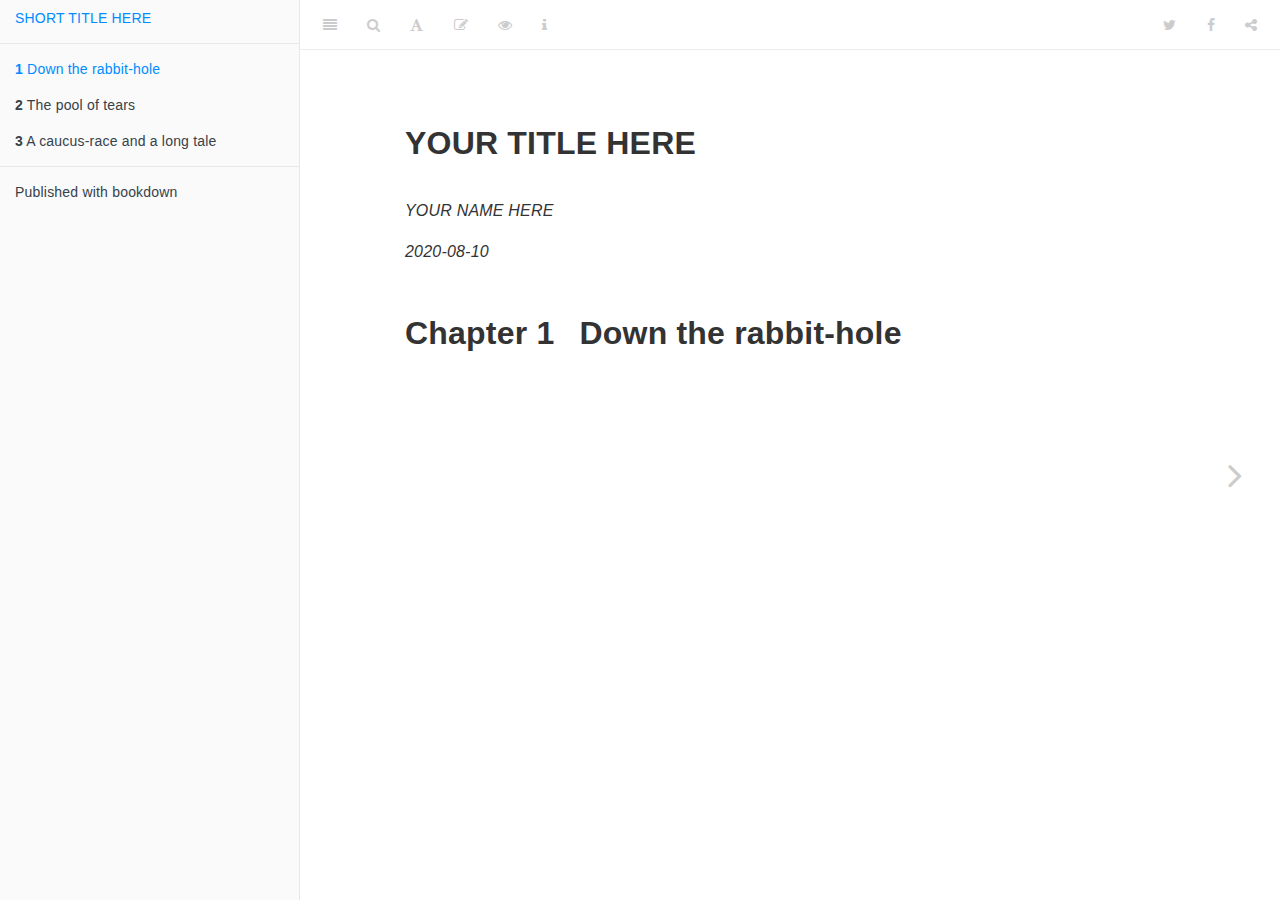
==== docs/index.html @ ca17fc01 "Initial commit" ====
<!DOCTYPE html>
<html lang="" xml:lang="">
<head>

  <meta charset="utf-8" />
  <meta http-equiv="X-UA-Compatible" content="IE=edge" />
  <title>YOUR TITLE HERE</title>
  <meta name="description" content="YOUR TITLE HERE" />
  <meta name="generator" content="bookdown 0.19 and GitBook 2.6.7" />

  <meta property="og:title" content="YOUR TITLE HERE" />
  <meta property="og:type" content="book" />
  
  
  
  

  <meta name="twitter:card" content="summary" />
  <meta name="twitter:title" content="YOUR TITLE HERE" />
  
  
  

<meta name="author" content="YOUR NAME HERE" />


<meta name="date" content="2020-08-10" />

  <meta name="viewport" content="width=device-width, initial-scale=1" />
  <meta name="apple-mobile-web-app-capable" content="yes" />
  <meta name="apple-mobile-web-app-status-bar-style" content="black" />
  
  

<link rel="next" href="the-pool-of-tears.html"/>
<script src="libs/jquery-2.2.3/jquery.min.js"></script>
<link href="libs/gitbook-2.6.7/css/style.css" rel="stylesheet" />
<link href="libs/gitbook-2.6.7/css/plugin-table.css" rel="stylesheet" />
<link href="libs/gitbook-2.6.7/css/plugin-bookdown.css" rel="stylesheet" />
<link href="libs/gitbook-2.6.7/css/plugin-highlight.css" rel="stylesheet" />
<link href="libs/gitbook-2.6.7/css/plugin-search.css" rel="stylesheet" />
<link href="libs/gitbook-2.6.7/css/plugin-fontsettings.css" rel="stylesheet" />
<link href="libs/gitbook-2.6.7/css/plugin-clipboard.css" rel="stylesheet" />












<link rel="stylesheet" href="style.css" type="text/css" />
</head>

<body>



  <div class="book without-animation with-summary font-size-2 font-family-1" data-basepath=".">

    <div class="book-summary">
      <nav role="navigation">

<ul class="summary">
<li><a href="./">SHORT TITLE HERE</a></li>

<li class="divider"></li>
<li class="chapter" data-level="1" data-path="index.html"><a href="index.html"><i class="fa fa-check"></i><b>1</b> Down the rabbit-hole</a></li>
<li class="chapter" data-level="2" data-path="the-pool-of-tears.html"><a href="the-pool-of-tears.html"><i class="fa fa-check"></i><b>2</b> The pool of tears</a></li>
<li class="chapter" data-level="3" data-path="a-caucus-race-and-a-long-tale.html"><a href="a-caucus-race-and-a-long-tale.html"><i class="fa fa-check"></i><b>3</b> A caucus-race and a long tale</a></li>
<li class="divider"></li>
<li><a href="https://github.com/rstudio/bookdown" target="blank">Published with bookdown</a></li>
</ul>

      </nav>
    </div>

    <div class="book-body">
      <div class="body-inner">
        <div class="book-header" role="navigation">
          <h1>
            <i class="fa fa-circle-o-notch fa-spin"></i><a href="./">YOUR TITLE HERE</a>
          </h1>
        </div>

        <div class="page-wrapper" tabindex="-1" role="main">
          <div class="page-inner">

            <section class="normal" id="section-">
<div id="header">
<h1 class="title">YOUR TITLE HERE</h1>
<p class="author"><em>YOUR NAME HERE</em></p>
<p class="date"><em>2020-08-10</em></p>
</div>
<div id="down-the-rabbit-hole" class="section level1">
<h1><span class="header-section-number">Chapter 1</span> Down the rabbit-hole</h1>

</div>
            </section>

          </div>
        </div>
      </div>

<a href="the-pool-of-tears.html" class="navigation navigation-next navigation-unique" aria-label="Next page"><i class="fa fa-angle-right"></i></a>
    </div>
  </div>
<script src="libs/gitbook-2.6.7/js/app.min.js"></script>
<script src="libs/gitbook-2.6.7/js/lunr.js"></script>
<script src="libs/gitbook-2.6.7/js/clipboard.min.js"></script>
<script src="libs/gitbook-2.6.7/js/plugin-search.js"></script>
<script src="libs/gitbook-2.6.7/js/plugin-sharing.js"></script>
<script src="libs/gitbook-2.6.7/js/plugin-fontsettings.js"></script>
<script src="libs/gitbook-2.6.7/js/plugin-bookdown.js"></script>
<script src="libs/gitbook-2.6.7/js/jquery.highlight.js"></script>
<script src="libs/gitbook-2.6.7/js/plugin-clipboard.js"></script>
<script>
gitbook.require(["gitbook"], function(gitbook) {
gitbook.start({
"sharing": {
"github": false,
"facebook": true,
"twitter": true,
"linkedin": false,
"weibo": false,
"instapaper": false,
"vk": false,
"all": ["facebook", "twitter", "linkedin", "weibo", "instapaper"]
},
"fontsettings": {
"theme": "white",
"family": "sans",
"size": 2
},
"edit": {
"link": "https://github.com/YOUR GITHUB USERNAME/YOUR REPO NAME/edit/master/index.Rmd",
"text": "Edit"
},
"history": {
"link": null,
"text": null
},
"view": {
"link": "https://github.com/YOUR GITHUB USERNAME/YOUR REPO NAME/blob/master/index.Rmd",
"text": null
},
"download": null,
"toc": {
"collapse": "subsection"
}
});
});
</script>

</body>

</html>
---- docs/libs/gitbook-2.6.7/css/style.css ----
/*! normalize.css v2.1.0 | MIT License | git.io/normalize */img,legend{border:0}*,.fa{-webkit-font-smoothing:antialiased}.fa-ul>li,sub,sup{position:relative}.book .book-body .page-wrapper .page-inner section.normal hr:after,.book-langs-index .inner .languages:after,.buttons:after,.dropdown-menu .buttons:after{clear:both}body,html{-ms-text-size-adjust:100%;-webkit-text-size-adjust:100%}article,aside,details,figcaption,figure,footer,header,hgroup,main,nav,section,summary{display:block}audio,canvas,video{display:inline-block}.hidden,[hidden]{display:none}audio:not([controls]){display:none;height:0}html{font-family:sans-serif}body,figure{margin:0}a:focus{outline:dotted thin}a:active,a:hover{outline:0}h1{font-size:2em;margin:.67em 0}abbr[title]{border-bottom:1px dotted}b,strong{font-weight:700}dfn{font-style:italic}hr{-moz-box-sizing:content-box;box-sizing:content-box;height:0}mark{background:#ff0;color:#000}code,kbd,pre,samp{font-family:monospace,serif;font-size:1em}pre{white-space:pre-wrap}q{quotes:"\201C" "\201D" "\2018" "\2019"}small{font-size:80%}sub,sup{font-size:75%;line-height:0;vertical-align:baseline}sup{top:-.5em}sub{bottom:-.25em}svg:not(:root){overflow:hidden}fieldset{border:1px solid silver;margin:0 2px;padding:.35em .625em .75em}legend{padding:0}button,input,select,textarea{font-family:inherit;font-size:100%;margin:0}button,input{line-height:normal}button,select{text-transform:none}button,html input[type=button],input[type=reset],input[type=submit]{-webkit-appearance:button;cursor:pointer}button[disabled],html input[disabled]{cursor:default}input[type=checkbox],input[type=radio]{box-sizing:border-box;padding:0}input[type=search]{-webkit-appearance:textfield;-moz-box-sizing:content-box;-webkit-box-sizing:content-box;box-sizing:content-box}input[type=search]::-webkit-search-cancel-button{margin-right:10px;}button::-moz-focus-inner,input::-moz-focus-inner{border:0;padding:0}textarea{overflow:auto;vertical-align:top}table{border-collapse:collapse;border-spacing:0}/*!
 * Preboot v2
 *
 * Open sourced under MIT license by @mdo.
 * Some variables and mixins from Bootstrap (Apache 2 license).
 */.link-inherit,.link-inherit:focus,.link-inherit:hover{color:inherit}.fa,.fa-stack{display:inline-block}/*!
 *  Font Awesome 4.1.0 by @davegandy - http://fontawesome.io - @fontawesome
 *  License - http://fontawesome.io/license (Font: SIL OFL 1.1, CSS: MIT License)
 */@font-face{font-family:FontAwesome;src:url(./fontawesome/fontawesome-webfont.ttf?v=4.1.0) format('truetype');font-weight:400;font-style:normal}.fa{font-family:FontAwesome;font-style:normal;font-weight:400;line-height:1;-moz-osx-font-smoothing:grayscale}.book .book-header,.book .book-summary{font-family:"Helvetica Neue",Helvetica,Arial,sans-serif}.fa-lg{font-size:1.33333333em;line-height:.75em;vertical-align:-15%}.fa-2x{font-size:2em}.fa-3x{font-size:3em}.fa-4x{font-size:4em}.fa-5x{font-size:5em}.fa-fw{width:1.28571429em;text-align:center}.fa-ul{padding-left:0;margin-left:2.14285714em;list-style-type:none}.fa-li{position:absolute;left:-2.14285714em;width:2.14285714em;top:.14285714em;text-align:center}.fa-li.fa-lg{left:-1.85714286em}.fa-border{padding:.2em .25em .15em;border:.08em solid #eee;border-radius:.1em}.pull-right{float:right}.pull-left{float:left}.fa.pull-left{margin-right:.3em}.fa.pull-right{margin-left:.3em}.fa-spin{-webkit-animation:spin 2s infinite linear;-moz-animation:spin 2s infinite linear;-o-animation:spin 2s infinite linear;animation:spin 2s infinite linear}@-moz-keyframes spin{0%{-moz-transform:rotate(0)}100%{-moz-transform:rotate(359deg)}}@-webkit-keyframes spin{0%{-webkit-transform:rotate(0)}100%{-webkit-transform:rotate(359deg)}}@-o-keyframes spin{0%{-o-transform:rotate(0)}100%{-o-transform:rotate(359deg)}}@keyframes spin{0%{-webkit-transform:rotate(0);transform:rotate(0)}100%{-webkit-transform:rotate(359deg);transform:rotate(359deg)}}.fa-rotate-90{filter:progid:DXImageTransform.Microsoft.BasicImage(rotation=1);-webkit-transform:rotate(90deg);-moz-transform:rotate(90deg);-ms-transform:rotate(90deg);-o-transform:rotate(90deg);transform:rotate(90deg)}.fa-rotate-180{filter:progid:DXImageTransform.Microsoft.BasicImage(rotation=2);-webkit-transform:rotate(180deg);-moz-transform:rotate(180deg);-ms-transform:rotate(180deg);-o-transform:rotate(180deg);transform:rotate(180deg)}.fa-rotate-270{filter:progid:DXImageTransform.Microsoft.BasicImage(rotation=3);-webkit-transform:rotate(270deg);-moz-transform:rotate(270deg);-ms-transform:rotate(270deg);-o-transform:rotate(270deg);transform:rotate(270deg)}.fa-flip-horizontal{filter:progid:DXImageTransform.Microsoft.BasicImage(rotation=0, mirror=1);-webkit-transform:scale(-1,1);-moz-transform:scale(-1,1);-ms-transform:scale(-1,1);-o-transform:scale(-1,1);transform:scale(-1,1)}.fa-flip-vertical{filter:progid:DXImageTransform.Microsoft.BasicImage(rotation=2, mirror=1);-webkit-transform:scale(1,-1);-moz-transform:scale(1,-1);-ms-transform:scale(1,-1);-o-transform:scale(1,-1);transform:scale(1,-1)}.fa-stack{position:relative;width:2em;height:2em;line-height:2em;vertical-align:middle}.fa-stack-1x,.fa-stack-2x{position:absolute;left:0;width:100%;text-align:center}.fa-stack-1x{line-height:inherit}.fa-stack-2x{font-size:2em}.fa-inverse{color:#fff}.fa-glass:before{content:"\f000"}.fa-music:before{content:"\f001"}.fa-search:before{content:"\f002"}.fa-envelope-o:before{content:"\f003"}.fa-heart:before{content:"\f004"}.fa-star:before{content:"\f005"}.fa-star-o:before{content:"\f006"}.fa-user:before{content:"\f007"}.fa-film:before{content:"\f008"}.fa-th-large:before{content:"\f009"}.fa-th:before{content:"\f00a"}.fa-th-list:before{content:"\f00b"}.fa-check:before{content:"\f00c"}.fa-times:before{content:"\f00d"}.fa-search-plus:before{content:"\f00e"}.fa-search-minus:before{content:"\f010"}.fa-power-off:before{content:"\f011"}.fa-signal:before{content:"\f012"}.fa-cog:before,.fa-gear:before{content:"\f013"}.fa-trash-o:before{content:"\f014"}.fa-home:before{content:"\f015"}.fa-file-o:before{content:"\f016"}.fa-clock-o:before{content:"\f017"}.fa-road:before{content:"\f018"}.fa-download:before{content:"\f019"}.fa-arrow-circle-o-down:before{content:"\f01a"}.fa-arrow-circle-o-up:before{content:"\f01b"}.fa-inbox:before{content:"\f01c"}.fa-play-circle-o:before{content:"\f01d"}.fa-repeat:before,.fa-rotate-right:before{content:"\f01e"}.fa-refresh:before{content:"\f021"}.fa-list-alt:before{content:"\f022"}.fa-lock:before{content:"\f023"}.fa-flag:before{content:"\f024"}.fa-headphones:before{content:"\f025"}.fa-volume-off:before{content:"\f026"}.fa-volume-down:before{content:"\f027"}.fa-volume-up:before{content:"\f028"}.fa-qrcode:before{content:"\f029"}.fa-barcode:before{content:"\f02a"}.fa-tag:before{content:"\f02b"}.fa-tags:before{content:"\f02c"}.fa-book:before{content:"\f02d"}.fa-bookmark:before{content:"\f02e"}.fa-print:before{content:"\f02f"}.fa-camera:before{content:"\f030"}.fa-font:before{content:"\f031"}.fa-bold:before{content:"\f032"}.fa-italic:before{content:"\f033"}.fa-text-height:before{content:"\f034"}.fa-text-width:before{content:"\f035"}.fa-align-left:before{content:"\f036"}.fa-align-center:before{content:"\f037"}.fa-align-right:before{content:"\f038"}.fa-align-justify:before{content:"\f039"}.fa-list:before{content:"\f03a"}.fa-dedent:before,.fa-outdent:before{content:"\f03b"}.fa-indent:before{content:"\f03c"}.fa-video-camera:before{content:"\f03d"}.fa-image:before,.fa-photo:before,.fa-picture-o:before{content:"\f03e"}.fa-pencil:before{content:"\f040"}.fa-map-marker:before{content:"\f041"}.fa-adjust:before{content:"\f042"}.fa-tint:before{content:"\f043"}.fa-edit:before,.fa-pencil-square-o:before{content:"\f044"}.fa-share-square-o:before{content:"\f045"}.fa-check-square-o:before{content:"\f046"}.fa-arrows:before{content:"\f047"}.fa-step-backward:before{content:"\f048"}.fa-fast-backward:before{content:"\f049"}.fa-backward:before{content:"\f04a"}.fa-play:before{content:"\f04b"}.fa-pause:before{content:"\f04c"}.fa-stop:before{content:"\f04d"}.fa-forward:before{content:"\f04e"}.fa-fast-forward:before{content:"\f050"}.fa-step-forward:before{content:"\f051"}.fa-eject:before{content:"\f052"}.fa-chevron-left:before{content:"\f053"}.fa-chevron-right:before{content:"\f054"}.fa-plus-circle:before{content:"\f055"}.fa-minus-circle:before{content:"\f056"}.fa-times-circle:before{content:"\f057"}.fa-check-circle:before{content:"\f058"}.fa-question-circle:before{content:"\f059"}.fa-info-circle:before{content:"\f05a"}.fa-crosshairs:before{content:"\f05b"}.fa-times-circle-o:before{content:"\f05c"}.fa-check-circle-o:before{content:"\f05d"}.fa-ban:before{content:"\f05e"}.fa-arrow-left:before{content:"\f060"}.fa-arrow-right:before{content:"\f061"}.fa-arrow-up:before{content:"\f062"}.fa-arrow-down:before{content:"\f063"}.fa-mail-forward:before,.fa-share:before{content:"\f064"}.fa-expand:before{content:"\f065"}.fa-compress:before{content:"\f066"}.fa-plus:before{content:"\f067"}.fa-minus:before{content:"\f068"}.fa-asterisk:before{content:"\f069"}.fa-exclamation-circle:before{content:"\f06a"}.fa-gift:before{content:"\f06b"}.fa-leaf:before{content:"\f06c"}.fa-fire:before{content:"\f06d"}.fa-eye:before{content:"\f06e"}.fa-eye-slash:before{content:"\f070"}.fa-exclamation-triangle:before,.fa-warning:before{content:"\f071"}.fa-plane:before{content:"\f072"}.fa-calendar:before{content:"\f073"}.fa-random:before{content:"\f074"}.fa-comment:before{content:"\f075"}.fa-magnet:before{content:"\f076"}.fa-chevron-up:before{content:"\f077"}.fa-chevron-down:before{content:"\f078"}.fa-retweet:before{content:"\f079"}.fa-shopping-cart:before{content:"\f07a"}.fa-folder:before{content:"\f07b"}.fa-folder-open:before{content:"\f07c"}.fa-arrows-v:before{content:"\f07d"}.fa-arrows-h:before{content:"\f07e"}.fa-bar-chart-o:before{content:"\f080"}.fa-twitter-square:before{content:"\f081"}.fa-facebook-square:before{content:"\f082"}.fa-camera-retro:before{content:"\f083"}.fa-key:before{content:"\f084"}.fa-cogs:before,.fa-gears:before{content:"\f085"}.fa-comments:before{content:"\f086"}.fa-thumbs-o-up:before{content:"\f087"}.fa-thumbs-o-down:before{content:"\f088"}.fa-star-half:before{content:"\f089"}.fa-heart-o:before{content:"\f08a"}.fa-sign-out:before{content:"\f08b"}.fa-linkedin-square:before{content:"\f08c"}.fa-thumb-tack:before{content:"\f08d"}.fa-external-link:before{content:"\f08e"}.fa-sign-in:before{content:"\f090"}.fa-trophy:before{content:"\f091"}.fa-github-square:before{content:"\f092"}.fa-upload:before{content:"\f093"}.fa-lemon-o:before{content:"\f094"}.fa-phone:before{content:"\f095"}.fa-square-o:before{content:"\f096"}.fa-bookmark-o:before{content:"\f097"}.fa-phone-square:before{content:"\f098"}.fa-twitter:before{content:"\f099"}.fa-facebook:before{content:"\f09a"}.fa-github:before{content:"\f09b"}.fa-unlock:before{content:"\f09c"}.fa-credit-card:before{content:"\f09d"}.fa-rss:before{content:"\f09e"}.fa-hdd-o:before{content:"\f0a0"}.fa-bullhorn:before{content:"\f0a1"}.fa-bell:before{content:"\f0f3"}.fa-certificate:before{content:"\f0a3"}.fa-hand-o-right:before{content:"\f0a4"}.fa-hand-o-left:before{content:"\f0a5"}.fa-hand-o-up:before{content:"\f0a6"}.fa-hand-o-down:before{content:"\f0a7"}.fa-arrow-circle-left:before{content:"\f0a8"}.fa-arrow-circle-right:before{content:"\f0a9"}.fa-arrow-circle-up:before{content:"\f0aa"}.fa-arrow-circle-down:before{content:"\f0ab"}.fa-globe:before{content:"\f0ac"}.fa-wrench:before{content:"\f0ad"}.fa-tasks:before{content:"\f0ae"}.fa-filter:before{content:"\f0b0"}.fa-briefcase:before{content:"\f0b1"}.fa-arrows-alt:before{content:"\f0b2"}.fa-group:before,.fa-users:before{content:"\f0c0"}.fa-chain:before,.fa-link:before{content:"\f0c1"}.fa-cloud:before{content:"\f0c2"}.fa-flask:before{content:"\f0c3"}.fa-cut:before,.fa-scissors:before{content:"\f0c4"}.fa-copy:before,.fa-files-o:before{content:"\f0c5"}.fa-paperclip:before{content:"\f0c6"}.fa-floppy-o:before,.fa-save:before{content:"\f0c7"}.fa-square:before{content:"\f0c8"}.fa-bars:before,.fa-navicon:before,.fa-reorder:before{content:"\f0c9"}.fa-list-ul:before{content:"\f0ca"}.fa-list-ol:before{content:"\f0cb"}.fa-strikethrough:before{content:"\f0cc"}.fa-underline:before{content:"\f0cd"}.fa-table:before{content:"\f0ce"}.fa-magic:before{content:"\f0d0"}.fa-truck:before{content:"\f0d1"}.fa-pinterest:before{content:"\f0d2"}.fa-pinterest-square:before{content:"\f0d3"}.fa-google-plus-square:before{content:"\f0d4"}.fa-google-plus:before{content:"\f0d5"}.fa-money:before{content:"\f0d6"}.fa-caret-down:before{content:"\f0d7"}.fa-caret-up:before{content:"\f0d8"}.fa-caret-left:before{content:"\f0d9"}.fa-caret-right:before{content:"\f0da"}.fa-columns:before{content:"\f0db"}.fa-sort:before,.fa-unsorted:before{content:"\f0dc"}.fa-sort-desc:before,.fa-sort-down:before{content:"\f0dd"}.fa-sort-asc:before,.fa-sort-up:before{content:"\f0de"}.fa-envelope:before{content:"\f0e0"}.fa-linkedin:before{content:"\f0e1"}.fa-rotate-left:before,.fa-undo:before{content:"\f0e2"}.fa-gavel:before,.fa-legal:before{content:"\f0e3"}.fa-dashboard:before,.fa-tachometer:before{content:"\f0e4"}.fa-comment-o:before{content:"\f0e5"}.fa-comments-o:before{content:"\f0e6"}.fa-bolt:before,.fa-flash:before{content:"\f0e7"}.fa-sitemap:before{content:"\f0e8"}.fa-umbrella:before{content:"\f0e9"}.fa-clipboard:before,.fa-paste:before{content:"\f0ea"}.fa-lightbulb-o:before{content:"\f0eb"}.fa-exchange:before{content:"\f0ec"}.fa-cloud-download:before{content:"\f0ed"}.fa-cloud-upload:before{content:"\f0ee"}.fa-user-md:before{content:"\f0f0"}.fa-stethoscope:before{content:"\f0f1"}.fa-suitcase:before{content:"\f0f2"}.fa-bell-o:before{content:"\f0a2"}.fa-coffee:before{content:"\f0f4"}.fa-cutlery:before{content:"\f0f5"}.fa-file-text-o:before{content:"\f0f6"}.fa-building-o:before{content:"\f0f7"}.fa-hospital-o:before{content:"\f0f8"}.fa-ambulance:before{content:"\f0f9"}.fa-medkit:before{content:"\f0fa"}.fa-fighter-jet:before{content:"\f0fb"}.fa-beer:before{content:"\f0fc"}.fa-h-square:before{content:"\f0fd"}.fa-plus-square:before{content:"\f0fe"}.fa-angle-double-left:before{content:"\f100"}.fa-angle-double-right:before{content:"\f101"}.fa-angle-double-up:before{content:"\f102"}.fa-angle-double-down:before{content:"\f103"}.fa-angle-left:before{content:"\f104"}.fa-angle-right:before{content:"\f105"}.fa-angle-up:before{content:"\f106"}.fa-angle-down:before{content:"\f107"}.fa-desktop:before{content:"\f108"}.fa-laptop:before{content:"\f109"}.fa-tablet:before{content:"\f10a"}.fa-mobile-phone:before,.fa-mobile:before{content:"\f10b"}.fa-circle-o:before{content:"\f10c"}.fa-quote-left:before{content:"\f10d"}.fa-quote-right:before{content:"\f10e"}.fa-spinner:before{content:"\f110"}.fa-circle:before{content:"\f111"}.fa-mail-reply:before,.fa-reply:before{content:"\f112"}.fa-github-alt:before{content:"\f113"}.fa-folder-o:before{content:"\f114"}.fa-folder-open-o:before{content:"\f115"}.fa-smile-o:before{content:"\f118"}.fa-frown-o:before{content:"\f119"}.fa-meh-o:before{content:"\f11a"}.fa-gamepad:before{content:"\f11b"}.fa-keyboard-o:before{content:"\f11c"}.fa-flag-o:before{content:"\f11d"}.fa-flag-checkered:before{content:"\f11e"}.fa-terminal:before{content:"\f120"}.fa-code:before{content:"\f121"}.fa-mail-reply-all:before,.fa-reply-all:before{content:"\f122"}.fa-star-half-empty:before,.fa-star-half-full:before,.fa-star-half-o:before{content:"\f123"}.fa-location-arrow:before{content:"\f124"}.fa-crop:before{content:"\f125"}.fa-code-fork:before{content:"\f126"}.fa-chain-broken:before,.fa-unlink:before{content:"\f127"}.fa-question:before{content:"\f128"}.fa-info:before{content:"\f129"}.fa-exclamation:before{content:"\f12a"}.fa-superscript:before{content:"\f12b"}.fa-subscript:before{content:"\f12c"}.fa-eraser:before{content:"\f12d"}.fa-puzzle-piece:before{content:"\f12e"}.fa-microphone:before{content:"\f130"}.fa-microphone-slash:before{content:"\f131"}.fa-shield:before{content:"\f132"}.fa-calendar-o:before{content:"\f133"}.fa-fire-extinguisher:before{content:"\f134"}.fa-rocket:before{content:"\f135"}.fa-maxcdn:before{content:"\f136"}.fa-chevron-circle-left:before{content:"\f137"}.fa-chevron-circle-right:before{content:"\f138"}.fa-chevron-circle-up:before{content:"\f139"}.fa-chevron-circle-down:before{content:"\f13a"}.fa-html5:before{content:"\f13b"}.fa-css3:before{content:"\f13c"}.fa-anchor:before{content:"\f13d"}.fa-unlock-alt:before{content:"\f13e"}.fa-bullseye:before{content:"\f140"}.fa-ellipsis-h:before{content:"\f141"}.fa-ellipsis-v:before{content:"\f142"}.fa-rss-square:before{content:"\f143"}.fa-play-circle:before{content:"\f144"}.fa-ticket:before{content:"\f145"}.fa-minus-square:before{content:"\f146"}.fa-minus-square-o:before{content:"\f147"}.fa-level-up:before{content:"\f148"}.fa-level-down:before{content:"\f149"}.fa-check-square:before{content:"\f14a"}.fa-pencil-square:before{content:"\f14b"}.fa-external-link-square:before{content:"\f14c"}.fa-share-square:before{content:"\f14d"}.fa-compass:before{content:"\f14e"}.fa-caret-square-o-down:before,.fa-toggle-down:before{content:"\f150"}.fa-caret-square-o-up:before,.fa-toggle-up:before{content:"\f151"}.fa-caret-square-o-right:before,.fa-toggle-right:before{content:"\f152"}.fa-eur:before,.fa-euro:before{content:"\f153"}.fa-gbp:before{content:"\f154"}.fa-dollar:before,.fa-usd:before{content:"\f155"}.fa-inr:before,.fa-rupee:before{content:"\f156"}.fa-cny:before,.fa-jpy:before,.fa-rmb:before,.fa-yen:before{content:"\f157"}.fa-rouble:before,.fa-rub:before,.fa-ruble:before{content:"\f158"}.fa-krw:before,.fa-won:before{content:"\f159"}.fa-bitcoin:before,.fa-btc:before{content:"\f15a"}.fa-file:before{content:"\f15b"}.fa-file-text:before{content:"\f15c"}.fa-sort-alpha-asc:before{content:"\f15d"}.fa-sort-alpha-desc:before{content:"\f15e"}.fa-sort-amount-asc:before{content:"\f160"}.fa-sort-amount-desc:before{content:"\f161"}.fa-sort-numeric-asc:before{content:"\f162"}.fa-sort-numeric-desc:before{content:"\f163"}.fa-thumbs-up:before{content:"\f164"}.fa-thumbs-down:before{content:"\f165"}.fa-youtube-square:before{content:"\f166"}.fa-youtube:before{content:"\f167"}.fa-xing:before{content:"\f168"}.fa-xing-square:before{content:"\f169"}.fa-youtube-play:before{content:"\f16a"}.fa-dropbox:before{content:"\f16b"}.fa-stack-overflow:before{content:"\f16c"}.fa-instagram:before{content:"\f16d"}.fa-flickr:before{content:"\f16e"}.fa-adn:before{content:"\f170"}.fa-bitbucket:before{content:"\f171"}.fa-bitbucket-square:before{content:"\f172"}.fa-tumblr:before{content:"\f173"}.fa-tumblr-square:before{content:"\f174"}.fa-long-arrow-down:before{content:"\f175"}.fa-long-arrow-up:before{content:"\f176"}.fa-long-arrow-left:before{content:"\f177"}.fa-long-arrow-right:before{content:"\f178"}.fa-apple:before{content:"\f179"}.fa-windows:before{content:"\f17a"}.fa-android:before{content:"\f17b"}.fa-linux:before{content:"\f17c"}.fa-dribbble:before{content:"\f17d"}.fa-skype:before{content:"\f17e"}.fa-foursquare:before{content:"\f180"}.fa-trello:before{content:"\f181"}.fa-female:before{content:"\f182"}.fa-male:before{content:"\f183"}.fa-gittip:before{content:"\f184"}.fa-sun-o:before{content:"\f185"}.fa-moon-o:before{content:"\f186"}.fa-archive:before{content:"\f187"}.fa-bug:before{content:"\f188"}.fa-vk:before{content:"\f189"}.fa-weibo:before{content:"\f18a"}.fa-renren:before{content:"\f18b"}.fa-pagelines:before{content:"\f18c"}.fa-stack-exchange:before{content:"\f18d"}.fa-arrow-circle-o-right:before{content:"\f18e"}.fa-arrow-circle-o-left:before{content:"\f190"}.fa-caret-square-o-left:before,.fa-toggle-left:before{content:"\f191"}.fa-dot-circle-o:before{content:"\f192"}.fa-wheelchair:before{content:"\f193"}.fa-vimeo-square:before{content:"\f194"}.fa-try:before,.fa-turkish-lira:before{content:"\f195"}.fa-plus-square-o:before{content:"\f196"}.fa-space-shuttle:before{content:"\f197"}.fa-slack:before{content:"\f198"}.fa-envelope-square:before{content:"\f199"}.fa-wordpress:before{content:"\f19a"}.fa-openid:before{content:"\f19b"}.fa-bank:before,.fa-institution:before,.fa-university:before{content:"\f19c"}.fa-graduation-cap:before,.fa-mortar-board:before{content:"\f19d"}.fa-yahoo:before{content:"\f19e"}.fa-google:before{content:"\f1a0"}.fa-reddit:before{content:"\f1a1"}.fa-reddit-square:before{content:"\f1a2"}.fa-stumbleupon-circle:before{content:"\f1a3"}.fa-stumbleupon:before{content:"\f1a4"}.fa-delicious:before{content:"\f1a5"}.fa-digg:before{content:"\f1a6"}.fa-pied-piper-square:before,.fa-pied-piper:before{content:"\f1a7"}.fa-pied-piper-alt:before{content:"\f1a8"}.fa-drupal:before{content:"\f1a9"}.fa-joomla:before{content:"\f1aa"}.fa-language:before{content:"\f1ab"}.fa-fax:before{content:"\f1ac"}.fa-building:before{content:"\f1ad"}.fa-child:before{content:"\f1ae"}.fa-paw:before{content:"\f1b0"}.fa-spoon:before{content:"\f1b1"}.fa-cube:before{content:"\f1b2"}.fa-cubes:before{content:"\f1b3"}.fa-behance:before{content:"\f1b4"}.fa-behance-square:before{content:"\f1b5"}.fa-steam:before{content:"\f1b6"}.fa-steam-square:before{content:"\f1b7"}.fa-recycle:before{content:"\f1b8"}.fa-automobile:before,.fa-car:before{content:"\f1b9"}.fa-cab:before,.fa-taxi:before{content:"\f1ba"}.fa-tree:before{content:"\f1bb"}.fa-spotify:before{content:"\f1bc"}.fa-deviantart:before{content:"\f1bd"}.fa-soundcloud:before{content:"\f1be"}.fa-database:before{content:"\f1c0"}.fa-file-pdf-o:before{content:"\f1c1"}.fa-file-word-o:before{content:"\f1c2"}.fa-file-excel-o:before{content:"\f1c3"}.fa-file-powerpoint-o:before{content:"\f1c4"}.fa-file-image-o:before,.fa-file-photo-o:before,.fa-file-picture-o:before{content:"\f1c5"}.fa-file-archive-o:before,.fa-file-zip-o:before{content:"\f1c6"}.fa-file-audio-o:before,.fa-file-sound-o:before{content:"\f1c7"}.fa-file-movie-o:before,.fa-file-video-o:before{content:"\f1c8"}.fa-file-code-o:before{content:"\f1c9"}.fa-vine:before{content:"\f1ca"}.fa-codepen:before{content:"\f1cb"}.fa-jsfiddle:before{content:"\f1cc"}.fa-life-bouy:before,.fa-life-ring:before,.fa-life-saver:before,.fa-support:before{content:"\f1cd"}.fa-circle-o-notch:before{content:"\f1ce"}.fa-ra:before,.fa-rebel:before{content:"\f1d0"}.fa-empire:before,.fa-ge:before{content:"\f1d1"}.fa-git-square:before{content:"\f1d2"}.fa-git:before{content:"\f1d3"}.fa-hacker-news:before{content:"\f1d4"}.fa-tencent-weibo:before{content:"\f1d5"}.fa-qq:before{content:"\f1d6"}.fa-wechat:before,.fa-weixin:before{content:"\f1d7"}.fa-paper-plane:before,.fa-send:before{content:"\f1d8"}.fa-paper-plane-o:before,.fa-send-o:before{content:"\f1d9"}.fa-history:before{content:"\f1da"}.fa-circle-thin:before{content:"\f1db"}.fa-header:before{content:"\f1dc"}.fa-paragraph:before{content:"\f1dd"}.fa-sliders:before{content:"\f1de"}.fa-share-alt:before{content:"\f1e0"}.fa-share-alt-square:before{content:"\f1e1"}.fa-bomb:before{content:"\f1e2"}.book-langs-index{width:100%;height:100%;padding:40px 0;margin:0;overflow:auto}@media (max-width:600px){.book-langs-index{padding:0}}.book-langs-index .inner{max-width:600px;width:100%;margin:0 auto;padding:30px;background:#fff;border-radius:3px}.book-langs-index .inner h3{margin:0}.book-langs-index .inner .languages{list-style:none;padding:20px 30px;margin-top:20px;border-top:1px solid #eee}.book-langs-index .inner .languages:after,.book-langs-index .inner .languages:before{content:" ";display:table;line-height:0}.book-langs-index .inner .languages li{width:50%;float:left;padding:10px 5px;font-size:16px}@media (max-width:600px){.book-langs-index .inner .languages li{width:100%;max-width:100%}}.book .book-header{overflow:visible;height:50px;padding:0 8px;z-index:2;font-size:.85em;color:#7e888b;background:0 0}.book .book-header .btn{display:block;height:50px;padding:0 15px;border-bottom:none;color:#ccc;text-transform:uppercase;line-height:50px;-webkit-box-shadow:none!important;box-shadow:none!important;position:relative;font-size:14px}.book .book-header .btn:hover{position:relative;text-decoration:none;color:#444;background:0 0}.book .book-header h1{margin:0;font-size:20px;font-weight:200;text-align:center;line-height:50px;opacity:0;padding-left:200px;padding-right:200px;-webkit-transition:opacity .2s ease;-moz-transition:opacity .2s ease;-o-transition:opacity .2s ease;transition:opacity .2s ease;overflow:hidden;text-overflow:ellipsis;white-space:nowrap}.book .book-header h1 a,.book .book-header h1 a:hover{color:inherit;text-decoration:none}@media (max-width:1000px){.book .book-header h1{display:none}}.book .book-header h1 i{display:none}.book .book-header:hover h1{opacity:1}.book.is-loading .book-header h1 i{display:inline-block}.book.is-loading .book-header h1 a{display:none}.dropdown{position:relative}.dropdown-menu{position:absolute;top:100%;left:0;z-index:100;display:none;float:left;min-width:160px;padding:0;margin:2px 0 0;list-style:none;font-size:14px;background-color:#fafafa;border:1px solid rgba(0,0,0,.07);border-radius:1px;-webkit-box-shadow:0 6px 12px rgba(0,0,0,.175);box-shadow:0 6px 12px rgba(0,0,0,.175);background-clip:padding-box}.dropdown-menu.open{display:block}.dropdown-menu.dropdown-left{left:auto;right:4%}.dropdown-menu.dropdown-left .dropdown-caret{right:14px;left:auto}.dropdown-menu .dropdown-caret{position:absolute;top:-8px;left:14px;width:18px;height:10px;float:left;overflow:hidden}.dropdown-menu .dropdown-caret .caret-inner,.dropdown-menu .dropdown-caret .caret-outer{display:inline-block;top:0;border-left:9px solid transparent;border-right:9px solid transparent;position:absolute}.dropdown-menu .dropdown-caret .caret-outer{border-bottom:9px solid rgba(0,0,0,.1);height:auto;left:0;width:auto;margin-left:-1px}.dropdown-menu .dropdown-caret .caret-inner{margin-top:-1px;top:1px;border-bottom:9px solid #fafafa}.dropdown-menu .buttons{border-bottom:1px solid rgba(0,0,0,.07)}.dropdown-menu .buttons:after,.dropdown-menu .buttons:before{content:" ";display:table;line-height:0}.dropdown-menu .buttons:last-child{border-bottom:none}.dropdown-menu .buttons .button{border:0;background-color:transparent;color:#a6a6a6;width:100%;text-align:center;float:left;line-height:1.42857143;padding:8px 4px}.alert,.dropdown-menu .buttons .button:hover{color:#444}.dropdown-menu .buttons .button:focus,.dropdown-menu .buttons .button:hover{outline:0}.dropdown-menu .buttons .button.size-2{width:50%}.dropdown-menu .buttons .button.size-3{width:33%}.alert{padding:15px;margin-bottom:20px;background:#eee;border-bottom:5px solid #ddd}.alert-success{background:#dff0d8;border-color:#d6e9c6;color:#3c763d}.alert-info{background:#d9edf7;border-color:#bce8f1;color:#31708f}.alert-danger{background:#f2dede;border-color:#ebccd1;color:#a94442}.alert-warning{background:#fcf8e3;border-color:#faebcc;color:#8a6d3b}.book .book-summary{position:absolute;top:0;left:-300px;bottom:0;z-index:1;width:300px;color:#364149;background:#fafafa;border-right:1px solid rgba(0,0,0,.07);-webkit-transition:left 250ms ease;-moz-transition:left 250ms ease;-o-transition:left 250ms ease;transition:left 250ms ease}.book .book-summary ul.summary{position:absolute;top:0;left:0;right:0;bottom:0;overflow-y:auto;list-style:none;margin:0;padding:0;-webkit-transition:top .5s ease;-moz-transition:top .5s ease;-o-transition:top .5s ease;transition:top .5s ease}.book .book-summary ul.summary li{list-style:none}.book .book-summary ul.summary li.divider{height:1px;margin:7px 0;overflow:hidden;background:rgba(0,0,0,.07)}.book .book-summary ul.summary li i.fa-check{display:none;position:absolute;right:9px;top:16px;font-size:9px;color:#3c3}.book .book-summary ul.summary li.done>a{color:#364149;font-weight:400}.book .book-summary ul.summary li.done>a i{display:inline}.book .book-summary ul.summary li a,.book .book-summary ul.summary li span{display:block;padding:10px 15px;border-bottom:none;color:#364149;background:0 0;text-overflow:ellipsis;overflow:hidden;white-space:nowrap;position:relative}.book .book-summary ul.summary li span{cursor:not-allowed;opacity:.3;filter:alpha(opacity=30)}.book .book-summary ul.summary li a:hover,.book .book-summary ul.summary li.active>a{color:#008cff;background:0 0;text-decoration:none}.book .book-summary ul.summary li ul{padding-left:20px}@media (max-width:600px){.book .book-summary{width:calc(100% - 60px);bottom:0;left:-100%}}.book.with-summary .book-summary{left:0}.book.without-animation .book-summary{-webkit-transition:none!important;-moz-transition:none!important;-o-transition:none!important;transition:none!important}.book{position:relative;width:100%;height:100%}.book .book-body,.book .book-body .body-inner{position:absolute;top:0;left:0;overflow-y:auto;bottom:0;right:0}.book .book-body{color:#000;background:#fff;-webkit-transition:left 250ms ease;-moz-transition:left 250ms ease;-o-transition:left 250ms ease;transition:left 250ms ease}.book .book-body .page-wrapper{position:relative;outline:0}.book .book-body .page-wrapper .page-inner{max-width:800px;margin:0 auto;padding:20px 0 40px}.book .book-body .page-wrapper .page-inner section{margin:0;padding:5px 15px;background:#fff;border-radius:2px;line-height:1.7;font-size:1.6rem}.book .book-body .page-wrapper .page-inner .btn-group .btn{border-radius:0;background:#eee;border:0}@media (max-width:1240px){.book .book-body{-webkit-transition:-webkit-transform 250ms ease;-moz-transition:-moz-transform 250ms ease;-o-transition:-o-transform 250ms ease;transition:transform 250ms ease;padding-bottom:20px}.book .book-body .body-inner{position:static;min-height:calc(100% - 50px)}}@media (min-width:600px){.book.with-summary .book-body{left:300px}}@media (max-width:600px){.book.with-summary{overflow:hidden}.book.with-summary .book-body{-webkit-transform:translate(calc(100% - 60px),0);-moz-transform:translate(calc(100% - 60px),0);-ms-transform:translate(calc(100% - 60px),0);-o-transform:translate(calc(100% - 60px),0);transform:translate(calc(100% - 60px),0)}}.book.without-animation .book-body{-webkit-transition:none!important;-moz-transition:none!important;-o-transition:none!important;transition:none!important}.buttons:after,.buttons:before{content:" ";display:table;line-height:0}.button{border:0;background:#eee;color:#666;width:100%;text-align:center;float:left;line-height:1.42857143;padding:8px 4px}.button:hover{color:#444}.button:focus,.button:hover{outline:0}.button.size-2{width:50%}.button.size-3{width:33%}.book .book-body .page-wrapper .page-inner section{display:none}.book .book-body .page-wrapper .page-inner section.normal{display:block;word-wrap:break-word;overflow:hidden;color:#333;line-height:1.7;text-size-adjust:100%;-ms-text-size-adjust:100%;-webkit-text-size-adjust:100%;-moz-text-size-adjust:100%}.book .book-body .page-wrapper .page-inner section.normal *{box-sizing:border-box;-webkit-box-sizing:border-box;}.book .book-body .page-wrapper .page-inner section.normal>:first-child{margin-top:0!important}.book .book-body .page-wrapper .page-inner section.normal>:last-child{margin-bottom:0!important}.book .book-body .page-wrapper .page-inner section.normal blockquote,.book .book-body .page-wrapper .page-inner section.normal code,.book .book-body .page-wrapper .page-inner section.normal figure,.book .book-body .page-wrapper .page-inner section.normal img,.book .book-body .page-wrapper .page-inner section.normal pre,.book .book-body .page-wrapper .page-inner section.normal table,.book .book-body .page-wrapper .page-inner section.normal tr{page-break-inside:avoid}.book .book-body .page-wrapper .page-inner section.normal h2,.book .book-body .page-wrapper .page-inner section.normal h3,.book .book-body .page-wrapper .page-inner section.normal h4,.book .book-body .page-wrapper .page-inner section.normal h5,.book .book-body .page-wrapper .page-inner section.normal p{orphans:3;widows:3}.book .book-body .page-wrapper .page-inner section.normal h1,.book .book-body .page-wrapper .page-inner section.normal h2,.book .book-body .page-wrapper .page-inner section.normal h3,.book .book-body .page-wrapper .page-inner section.normal h4,.book .book-body .page-wrapper .page-inner section.normal h5{page-break-after:avoid}.book .book-body .page-wrapper .page-inner section.normal b,.book .book-body .page-wrapper .page-inner section.normal strong{font-weight:700}.book .book-body .page-wrapper .page-inner section.normal em{font-style:italic}.book .book-body .page-wrapper .page-inner section.normal blockquote,.book .book-body .page-wrapper .page-inner section.normal dl,.book .book-body .page-wrapper .page-inner section.normal ol,.book .book-body .page-wrapper .page-inner section.normal p,.book .book-body .page-wrapper .page-inner section.normal table,.book .book-body .page-wrapper .page-inner section.normal ul{margin-top:0;margin-bottom:.85em}.book .book-body .page-wrapper .page-inner section.normal a{color:#4183c4;text-decoration:none;background:0 0}.book .book-body .page-wrapper .page-inner section.normal a:active,.book .book-body .page-wrapper .page-inner section.normal a:focus,.book .book-body .page-wrapper .page-inner section.normal a:hover{outline:0;text-decoration:underline}.book .book-body .page-wrapper .page-inner section.normal img{border:0;max-width:100%}.book .book-body .page-wrapper .page-inner section.normal hr{height:4px;padding:0;margin:1.7em 0;overflow:hidden;background-color:#e7e7e7;border:none}.book .book-body .page-wrapper .page-inner section.normal hr:after,.book .book-body .page-wrapper .page-inner section.normal hr:before{display:table;content:" "}.book .book-body .page-wrapper .page-inner section.normal h1,.book .book-body .page-wrapper .page-inner section.normal h2,.book .book-body .page-wrapper .page-inner section.normal h3,.book .book-body .page-wrapper .page-inner section.normal h4,.book .book-body .page-wrapper .page-inner section.normal h5,.book .book-body .page-wrapper .page-inner section.normal h6{margin-top:1.275em;margin-bottom:.85em;}.book .book-body .page-wrapper .page-inner section.normal h1{font-size:2em}.book .book-body .page-wrapper .page-inner section.normal h2{font-size:1.75em}.book .book-body .page-wrapper .page-inner section.normal h3{font-size:1.5em}.book .book-body .page-wrapper .page-inner section.normal h4{font-size:1.25em}.book .book-body .page-wrapper .page-inner section.normal h5{font-size:1em}.book .book-body .page-wrapper .page-inner section.normal h6{font-size:1em;color:#777}.book .book-body .page-wrapper .page-inner section.normal code,.book .book-body .page-wrapper .page-inner section.normal pre{font-family:Consolas,"Liberation Mono",Menlo,Courier,monospace;direction:ltr;border:none;color:inherit}.book .book-body .page-wrapper .page-inner section.normal pre{overflow:auto;word-wrap:normal;margin:0 0 1.275em;padding:.85em 1em;background:#f7f7f7}.book .book-body .page-wrapper .page-inner section.normal pre>code{display:inline;max-width:initial;padding:0;margin:0;overflow:initial;line-height:inherit;font-size:.85em;white-space:pre;background:0 0}.book .book-body .page-wrapper .page-inner section.normal pre>code:after,.book .book-body .page-wrapper .page-inner section.normal pre>code:before{content:normal}.book .book-body .page-wrapper .page-inner section.normal code{padding:.2em;margin:0;font-size:.85em;background-color:#f7f7f7}.book .book-body .page-wrapper .page-inner section.normal code:after,.book .book-body .page-wrapper .page-inner section.normal code:before{letter-spacing:-.2em;content:"\00a0"}.book .book-body .page-wrapper .page-inner section.normal ol,.book .book-body .page-wrapper .page-inner section.normal ul{padding:0 0 0 2em;margin:0 0 .85em}.book .book-body .page-wrapper .page-inner section.normal ol ol,.book .book-body .page-wrapper .page-inner section.normal ol ul,.book .book-body .page-wrapper .page-inner section.normal ul ol,.book .book-body .page-wrapper .page-inner section.normal ul ul{margin-top:0;margin-bottom:0}.book .book-body .page-wrapper .page-inner section.normal ol ol{list-style-type:lower-roman}.book .book-body .page-wrapper .page-inner section.normal blockquote{margin:0 0 .85em;padding:0 15px;opacity:0.75;border-left:4px solid #dcdcdc}.book .book-body .page-wrapper .page-inner section.normal blockquote:first-child{margin-top:0}.book .book-body .page-wrapper .page-inner section.normal blockquote:last-child{margin-bottom:0}.book .book-body .page-wrapper .page-inner section.normal dl{padding:0}.book .book-body .page-wrapper .page-inner section.normal dl dt{padding:0;margin-top:.85em;font-style:italic;font-weight:700}.book .book-body .page-wrapper .page-inner section.normal dl dd{padding:0 .85em;margin-bottom:.85em}.book .book-body .page-wrapper .page-inner section.normal dd{margin-left:0}.book .book-body .page-wrapper .page-inner section.normal .glossary-term{cursor:help;text-decoration:underline}.book .book-body .navigation{position:absolute;top:50px;bottom:0;margin:0;max-width:150px;min-width:90px;display:flex;justify-content:center;align-content:center;flex-direction:column;font-size:40px;color:#ccc;text-align:center;-webkit-transition:all 350ms ease;-moz-transition:all 350ms ease;-o-transition:all 350ms ease;transition:all 350ms ease}.book .book-body .navigation:hover{text-decoration:none;color:#444}.book .book-body .navigation.navigation-next{right:0}.book .book-body .navigation.navigation-prev{left:0}@media (max-width:1240px){.book .book-body .navigation{position:static;top:auto;max-width:50%;width:50%;display:inline-block;float:left}.book .book-body .navigation.navigation-unique{max-width:100%;width:100%}}.book .book-body .page-wrapper .page-inner section.glossary{margin-bottom:40px}.book .book-body .page-wrapper .page-inner section.glossary h2 a,.book .book-body .page-wrapper .page-inner section.glossary h2 a:hover{color:inherit;text-decoration:none}.book .book-body .page-wrapper .page-inner section.glossary .glossary-index{list-style:none;margin:0;padding:0}.book .book-body .page-wrapper .page-inner section.glossary .glossary-index li{display:inline;margin:0 8px;white-space:nowrap}*{-webkit-box-sizing:border-box;-moz-box-sizing:border-box;box-sizing:border-box;-webkit-overflow-scrolling:touch;-webkit-tap-highlight-color:transparent;-webkit-text-size-adjust:none;-webkit-touch-callout:none}a{text-decoration:none}body,html{height:100%}html{font-size:62.5%}body{text-rendering:optimizeLegibility;font-smoothing:antialiased;font-family:"Helvetica Neue",Helvetica,Arial,sans-serif;font-size:14px;letter-spacing:.2px;text-size-adjust:100%}
.book .book-summary ul.summary li a span {display:inline;padding:initial;overflow:visible;cursor:auto;opacity:1;}
---- docs/libs/gitbook-2.6.7/css/plugin-table.css ----
.book .book-body .page-wrapper .page-inner section.normal table{display:table;width:100%;border-collapse:collapse;border-spacing:0;overflow:auto}.book .book-body .page-wrapper .page-inner section.normal table td,.book .book-body .page-wrapper .page-inner section.normal table th{padding:6px 13px;border:1px solid #ddd}.book .book-body .page-wrapper .page-inner section.normal table tr{background-color:#fff;border-top:1px solid #ccc}.book .book-body .page-wrapper .page-inner section.normal table tr:nth-child(2n){background-color:#f8f8f8}.book .book-body .page-wrapper .page-inner section.normal table th{font-weight:700}
---- docs/libs/gitbook-2.6.7/css/plugin-bookdown.css ----
.book .book-header h1 {
  padding-left: 20px;
  padding-right: 20px;
}
.book .book-header.fixed {
  position: fixed;
  right: 0;
  top: 0;
  left: 0;
  border-bottom: 1px solid rgba(0,0,0,.07);
}
span.search-highlight {
  background-color: #ffff88;
}
@media (min-width: 600px) {
  .book.with-summary .book-header.fixed {
    left: 300px;
  }
}
@media (max-width: 1240px) {
  .book .book-body.fixed {
    top: 50px;
  }
  .book .book-body.fixed .body-inner {
    top: auto;
  }
}
@media (max-width: 600px) {
  .book.with-summary .book-header.fixed {
    left: calc(100% - 60px);
    min-width: 300px;
  }
  .book.with-summary .book-body {
    transform: none;
    left: calc(100% - 60px);
    min-width: 300px;
  }
  .book .book-body.fixed {
    top: 0;
  }
}

.book .book-body.fixed .body-inner {
  top: 50px;
}
.book .book-body .page-wrapper .page-inner section.normal sub, .book .book-body .page-wrapper .page-inner section.normal sup {
  font-size: 85%;
}

@media print {
  .book .book-summary, .book .book-body .book-header, .fa {
    display: none !important;
  }
  .book .book-body.fixed {
    left: 0px;
  }
  .book .book-body,.book .book-body .body-inner, .book.with-summary {
    overflow: visible !important;
  }
}
.kable_wrapper {
  border-spacing: 20px 0;
  border-collapse: separate;
  border: none;
  margin: auto;
}
.kable_wrapper > tbody > tr > td {
  vertical-align: top;
}
.book .book-body .page-wrapper .page-inner section.normal table tr.header {
  border-top-width: 2px;
}
.book .book-body .page-wrapper .page-inner section.normal table tr:last-child td {
  border-bottom-width: 2px;
}
.book .book-body .page-wrapper .page-inner section.normal table td, .book .book-body .page-wrapper .page-inner section.normal table th {
  border-left: none;
  border-right: none;
}
.book .book-body .page-wrapper .page-inner section.normal table.kable_wrapper > tbody > tr, .book .book-body .page-wrapper .page-inner section.normal table.kable_wrapper > tbody > tr > td {
  border-top: none;
}
.book .book-body .page-wrapper .page-inner section.normal table.kable_wrapper > tbody > tr:last-child > td {
    border-bottom: none;
}

div.theorem, div.lemma, div.corollary, div.proposition, div.conjecture {
  font-style: italic;
}
span.theorem, span.lemma, span.corollary, span.proposition, span.conjecture {
  font-style: normal;
}
div.proof:after {
  content: "\25a2";
  float: right;
}
.header-section-number {
  padding-right: .5em;
}
---- docs/libs/gitbook-2.6.7/css/plugin-highlight.css ----
.book .book-body .page-wrapper .page-inner section.normal pre,
.book .book-body .page-wrapper .page-inner section.normal code {
  /* http://jmblog.github.com/color-themes-for-google-code-highlightjs */
  /* Tomorrow Comment */
  /* Tomorrow Red */
  /* Tomorrow Orange */
  /* Tomorrow Yellow */
  /* Tomorrow Green */
  /* Tomorrow Aqua */
  /* Tomorrow Blue */
  /* Tomorrow Purple */
}
.book .book-body .page-wrapper .page-inner section.normal pre .hljs-comment,
.book .book-body .page-wrapper .page-inner section.normal code .hljs-comment,
.book .book-body .page-wrapper .page-inner section.normal pre .hljs-title,
.book .book-body .page-wrapper .page-inner section.normal code .hljs-title {
  color: #8e908c;
}
.book .book-body .page-wrapper .page-inner section.normal pre .hljs-variable,
.book .book-body .page-wrapper .page-inner section.normal code .hljs-variable,
.book .book-body .page-wrapper .page-inner section.normal pre .hljs-attribute,
.book .book-body .page-wrapper .page-inner section.normal code .hljs-attribute,
.book .book-body .page-wrapper .page-inner section.normal pre .hljs-tag,
.book .book-body .page-wrapper .page-inner section.normal code .hljs-tag,
.book .book-body .page-wrapper .page-inner section.normal pre .hljs-regexp,
.book .book-body .page-wrapper .page-inner section.normal code .hljs-regexp,
.book .book-body .page-wrapper .page-inner section.normal pre .ruby .hljs-constant,
.book .book-body .page-wrapper .page-inner section.normal code .ruby .hljs-constant,
.book .book-body .page-wrapper .page-inner section.normal pre .xml .hljs-tag .hljs-title,
.book .book-body .page-wrapper .page-inner section.normal code .xml .hljs-tag .hljs-title,
.book .book-body .page-wrapper .page-inner section.normal pre .xml .hljs-pi,
.book .book-body .page-wrapper .page-inner section.normal code .xml .hljs-pi,
.book .book-body .page-wrapper .page-inner section.normal pre .xml .hljs-doctype,
.book .book-body .page-wrapper .page-inner section.normal code .xml .hljs-doctype,
.book .book-body .page-wrapper .page-inner section.normal pre .html .hljs-doctype,
.book .book-body .page-wrapper .page-inner section.normal code .html .hljs-doctype,
.book .book-body .page-wrapper .page-inner section.normal pre .css .hljs-id,
.book .book-body .page-wrapper .page-inner section.normal code .css .hljs-id,
.book .book-body .page-wrapper .page-inner section.normal pre .css .hljs-class,
.book .book-body .page-wrapper .page-inner section.normal code .css .hljs-class,
.book .book-body .page-wrapper .page-inner section.normal pre .css .hljs-pseudo,
.book .book-body .page-wrapper .page-inner section.normal code .css .hljs-pseudo {
  color: #c82829;
}
.book .book-body .page-wrapper .page-inner section.normal pre .hljs-number,
.book .book-body .page-wrapper .page-inner section.normal code .hljs-number,
.book .book-body .page-wrapper .page-inner section.normal pre .hljs-preprocessor,
.book .book-body .page-wrapper .page-inner section.normal code .hljs-preprocessor,
.book .book-body .page-wrapper .page-inner section.normal pre .hljs-pragma,
.book .book-body .page-wrapper .page-inner section.normal code .hljs-pragma,
.book .book-body .page-wrapper .page-inner section.normal pre .hljs-built_in,
.book .book-body .page-wrapper .page-inner section.normal code .hljs-built_in,
.book .book-body .page-wrapper .page-inner section.normal pre .hljs-literal,
.book .book-body .page-wrapper .page-inner section.normal code .hljs-literal,
.book .book-body .page-wrapper .page-inner section.normal pre .hljs-params,
.book .book-body .page-wrapper .page-inner section.normal code .hljs-params,
.book .book-body .page-wrapper .page-inner section.normal pre .hljs-constant,
.book .book-body .page-wrapper .page-inner section.normal code .hljs-constant {
  color: #f5871f;
}
.book .book-body .page-wrapper .page-inner section.normal pre .ruby .hljs-class .hljs-title,
.book .book-body .page-wrapper .page-inner section.normal code .ruby .hljs-class .hljs-title,
.book .book-body .page-wrapper .page-inner section.normal pre .css .hljs-rules .hljs-attribute,
.book .book-body .page-wrapper .page-inner section.normal code .css .hljs-rules .hljs-attribute {
  color: #eab700;
}
.book .book-body .page-wrapper .page-inner section.normal pre .hljs-string,
.book .book-body .page-wrapper .page-inner section.normal code .hljs-string,
.book .book-body .page-wrapper .page-inner section.normal pre .hljs-value,
.book .book-body .page-wrapper .page-inner section.normal code .hljs-value,
.book .book-body .page-wrapper .page-inner section.normal pre .hljs-inheritance,
.book .book-body .page-wrapper .page-inner section.normal code .hljs-inheritance,
.book .book-body .page-wrapper .page-inner section.normal pre .hljs-header,
.book .book-body .page-wrapper .page-inner section.normal code .hljs-header,
.book .book-body .page-wrapper .page-inner section.normal pre .ruby .hljs-symbol,
.book .book-body .page-wrapper .page-inner section.normal code .ruby .hljs-symbol,
.book .book-body .page-wrapper .page-inner section.normal pre .xml .hljs-cdata,
.book .book-body .page-wrapper .page-inner section.normal code .xml .hljs-cdata {
  color: #718c00;
}
.book .book-body .page-wrapper .page-inner section.normal pre .css .hljs-hexcolor,
.book .book-body .page-wrapper .page-inner section.normal code .css .hljs-hexcolor {
  color: #3e999f;
}
.book .book-body .page-wrapper .page-inner section.normal pre .hljs-function,
.book .book-body .page-wrapper .page-inner section.normal code .hljs-function,
.book .book-body .page-wrapper .page-inner section.normal pre .python .hljs-decorator,
.book .book-body .page-wrapper .page-inner section.normal code .python .hljs-decorator,
.book .book-body .page-wrapper .page-inner section.normal pre .python .hljs-title,
.book .book-body .page-wrapper .page-inner section.normal code .python .hljs-title,
.book .book-body .page-wrapper .page-inner section.normal pre .ruby .hljs-function .hljs-title,
.book .book-body .page-wrapper .page-inner section.normal code .ruby .hljs-function .hljs-title,
.book .book-body .page-wrapper .page-inner section.normal pre .ruby .hljs-title .hljs-keyword,
.book .book-body .page-wrapper .page-inner section.normal code .ruby .hljs-title .hljs-keyword,
.book .book-body .page-wrapper .page-inner section.normal pre .perl .hljs-sub,
.book .book-body .page-wrapper .page-inner section.normal code .perl .hljs-sub,
.book .book-body .page-wrapper .page-inner section.normal pre .javascript .hljs-title,
.book .book-body .page-wrapper .page-inner section.normal code .javascript .hljs-title,
.book .book-body .page-wrapper .page-inner section.normal pre .coffeescript .hljs-title,
.book .book-body .page-wrapper .page-inner section.normal code .coffeescript .hljs-title {
  color: #4271ae;
}
.book .book-body .page-wrapper .page-inner section.normal pre .hljs-keyword,
.book .book-body .page-wrapper .page-inner section.normal code .hljs-keyword,
.book .book-body .page-wrapper .page-inner section.normal pre .javascript .hljs-function,
.book .book-body .page-wrapper .page-inner section.normal code .javascript .hljs-function {
  color: #8959a8;
}
.book .book-body .page-wrapper .page-inner section.normal pre .hljs,
.book .book-body .page-wrapper .page-inner section.normal code .hljs {
  display: block;
  background: white;
  color: #4d4d4c;
  padding: 0.5em;
}
.book .book-body .page-wrapper .page-inner section.normal pre .coffeescript .javascript,
.book .book-body .page-wrapper .page-inner section.normal code .coffeescript .javascript,
.book .book-body .page-wrapper .page-inner section.normal pre .javascript .xml,
.book .book-body .page-wrapper .page-inner section.normal code .javascript .xml,
.book .book-body .page-wrapper .page-inner section.normal pre .tex .hljs-formula,
.book .book-body .page-wrapper .page-inner section.normal code .tex .hljs-formula,
.book .book-body .page-wrapper .page-inner section.normal pre .xml .javascript,
.book .book-body .page-wrapper .page-inner section.normal code .xml .javascript,
.book .book-body .page-wrapper .page-inner section.normal pre .xml .vbscript,
.book .book-body .page-wrapper .page-inner section.normal code .xml .vbscript,
.book .book-body .page-wrapper .page-inner section.normal pre .xml .css,
.book .book-body .page-wrapper .page-inner section.normal code .xml .css,
.book .book-body .page-wrapper .page-inner section.normal pre .xml .hljs-cdata,
.book .book-body .page-wrapper .page-inner section.normal code .xml .hljs-cdata {
  opacity: 0.5;
}
.book.color-theme-1 .book-body .page-wrapper .page-inner section.normal pre,
.book.color-theme-1 .book-body .page-wrapper .page-inner section.normal code {
  /*

Orginal Style from ethanschoonover.com/solarized (c) Jeremy Hull <sourdrums@gmail.com>

*/
  /* Solarized Green */
  /* Solarized Cyan */
  /* Solarized Blue */
  /* Solarized Yellow */
  /* Solarized Orange */
  /* Solarized Red */
  /* Solarized Violet */
}
.book.color-theme-1 .book-body .page-wrapper .page-inner section.normal pre .hljs,
.book.color-theme-1 .book-body .page-wrapper .page-inner section.normal code .hljs {
  display: block;
  padding: 0.5em;
  background: #fdf6e3;
  color: #657b83;
}
.book.color-theme-1 .book-body .page-wrapper .page-inner section.normal pre .hljs-comment,
.book.color-theme-1 .book-body .page-wrapper .page-inner section.normal code .hljs-comment,
.book.color-theme-1 .book-body .page-wrapper .page-inner section.normal pre .hljs-template_comment,
.book.color-theme-1 .book-body .page-wrapper .page-inner section.normal code .hljs-template_comment,
.book.color-theme-1 .book-body .page-wrapper .page-inner section.normal pre .diff .hljs-header,
.book.color-theme-1 .book-body .page-wrapper .page-inner section.normal code .diff .hljs-header,
.book.color-theme-1 .book-body .page-wrapper .page-inner section.normal pre .hljs-doctype,
.book.color-theme-1 .book-body .page-wrapper .page-inner section.normal code .hljs-doctype,
.book.color-theme-1 .book-body .page-wrapper .page-inner section.normal pre .hljs-pi,
.book.color-theme-1 .book-body .page-wrapper .page-inner section.normal code .hljs-pi,
.book.color-theme-1 .book-body .page-wrapper .page-inner section.normal pre .lisp .hljs-string,
.book.color-theme-1 .book-body .page-wrapper .page-inner section.normal code .lisp .hljs-string,
.book.color-theme-1 .book-body .page-wrapper .page-inner section.normal pre .hljs-javadoc,
.book.color-theme-1 .book-body .page-wrapper .page-inner section.normal code .hljs-javadoc {
  color: #93a1a1;
}
.book.color-theme-1 .book-body .page-wrapper .page-inner section.normal pre .hljs-keyword,
.book.color-theme-1 .book-body .page-wrapper .page-inner section.normal code .hljs-keyword,
.book.color-theme-1 .book-body .page-wrapper .page-inner section.normal pre .hljs-winutils,
.book.color-theme-1 .book-body .page-wrapper .page-inner section.normal code .hljs-winutils,
.book.color-theme-1 .book-body .page-wrapper .page-inner section.normal pre .method,
.book.color-theme-1 .book-body .page-wrapper .page-inner section.normal code .method,
.book.color-theme-1 .book-body .page-wrapper .page-inner section.normal pre .hljs-addition,
.book.color-theme-1 .book-body .page-wrapper .page-inner section.normal code .hljs-addition,
.book.color-theme-1 .book-body .page-wrapper .page-inner section.normal pre .css .hljs-tag,
.book.color-theme-1 .book-body .page-wrapper .page-inner section.normal code .css .hljs-tag,
.book.color-theme-1 .book-body .page-wrapper .page-inner section.normal pre .hljs-request,
.book.color-theme-1 .book-body .page-wrapper .page-inner section.normal code .hljs-request,
.book.color-theme-1 .book-body .page-wrapper .page-inner section.normal pre .hljs-status,
.book.color-theme-1 .book-body .page-wrapper .page-inner section.normal code .hljs-status,
.book.color-theme-1 .book-body .page-wrapper .page-inner section.normal pre .nginx .hljs-title,
.book.color-theme-1 .book-body .page-wrapper .page-inner section.normal code .nginx .hljs-title {
  color: #859900;
}
.book.color-theme-1 .book-body .page-wrapper .page-inner section.normal pre .hljs-number,
.book.color-theme-1 .book-body .page-wrapper .page-inner section.normal code .hljs-number,
.book.color-theme-1 .book-body .page-wrapper .page-inner section.normal pre .hljs-command,
.book.color-theme-1 .book-body .page-wrapper .page-inner section.normal code .hljs-command,
.book.color-theme-1 .book-body .page-wrapper .page-inner section.normal pre .hljs-string,
.book.color-theme-1 .book-body .page-wrapper .page-inner section.normal code .hljs-string,
.book.color-theme-1 .book-body .page-wrapper .page-inner section.normal pre .hljs-tag .hljs-value,
.book.color-theme-1 .book-body .page-wrapper .page-inner section.normal code .hljs-tag .hljs-value,
.book.color-theme-1 .book-body .page-wrapper .page-inner section.normal pre .hljs-rules .hljs-value,
.book.color-theme-1 .book-body .page-wrapper .page-inner section.normal code .hljs-rules .hljs-value,
.book.color-theme-1 .book-body .page-wrapper .page-inner section.normal pre .hljs-phpdoc,
.book.color-theme-1 .book-body .page-wrapper .page-inner section.normal code .hljs-phpdoc,
.book.color-theme-1 .book-body .page-wrapper .page-inner section.normal pre .tex .hljs-formula,
.book.color-theme-1 .book-body .page-wrapper .page-inner section.normal code .tex .hljs-formula,
.book.color-theme-1 .book-body .page-wrapper .page-inner section.normal pre .hljs-regexp,
.book.color-theme-1 .book-body .page-wrapper .page-inner section.normal code .hljs-regexp,
.book.color-theme-1 .book-body .page-wrapper .page-inner section.normal pre .hljs-hexcolor,
.book.color-theme-1 .book-body .page-wrapper .page-inner section.normal code .hljs-hexcolor,
.book.color-theme-1 .book-body .page-wrapper .page-inner section.normal pre .hljs-link_url,
.book.color-theme-1 .book-body .page-wrapper .page-inner section.normal code .hljs-link_url {
  color: #2aa198;
}
.book.color-theme-1 .book-body .page-wrapper .page-inner section.normal pre .hljs-title,
.book.color-theme-1 .book-body .page-wrapper .page-inner section.normal code .hljs-title,
.book.color-theme-1 .book-body .page-wrapper .page-inner section.normal pre .hljs-localvars,
.book.color-theme-1 .book-body .page-wrapper .page-inner section.normal code .hljs-localvars,
.book.color-theme-1 .book-body .page-wrapper .page-inner section.normal pre .hljs-chunk,
.book.color-theme-1 .book-body .page-wrapper .page-inner section.normal code .hljs-chunk,
.book.color-theme-1 .book-body .page-wrapper .page-inner section.normal pre .hljs-decorator,
.book.color-theme-1 .book-body .page-wrapper .page-inner section.normal code .hljs-decorator,
.book.color-theme-1 .book-body .page-wrapper .page-inner section.normal pre .hljs-built_in,
.book.color-theme-1 .book-body .page-wrapper .page-inner section.normal code .hljs-built_in,
.book.color-theme-1 .book-body .page-wrapper .page-inner section.normal pre .hljs-identifier,
.book.color-theme-1 .book-body .page-wrapper .page-inner section.normal code .hljs-identifier,
.book.color-theme-1 .book-body .page-wrapper .page-inner section.normal pre .vhdl .hljs-literal,
.book.color-theme-1 .book-body .page-wrapper .page-inner section.normal code .vhdl .hljs-literal,
.book.color-theme-1 .book-body .page-wrapper .page-inner section.normal pre .hljs-id,
.book.color-theme-1 .book-body .page-wrapper .page-inner section.normal code .hljs-id,
.book.color-theme-1 .book-body .page-wrapper .page-inner section.normal pre .css .hljs-function,
.book.color-theme-1 .book-body .page-wrapper .page-inner section.normal code .css .hljs-function {
  color: #268bd2;
}
.book.color-theme-1 .book-body .page-wrapper .page-inner section.normal pre .hljs-attribute,
.book.color-theme-1 .book-body .page-wrapper .page-inner section.normal code .hljs-attribute,
.book.color-theme-1 .book-body .page-wrapper .page-inner section.normal pre .hljs-variable,
.book.color-theme-1 .book-body .page-wrapper .page-inner section.normal code .hljs-variable,
.book.color-theme-1 .book-body .page-wrapper .page-inner section.normal pre .lisp .hljs-body,
.book.color-theme-1 .book-body .page-wrapper .page-inner section.normal code .lisp .hljs-body,
.book.color-theme-1 .book-body .page-wrapper .page-inner section.normal pre .smalltalk .hljs-number,
.book.color-theme-1 .book-body .page-wrapper .page-inner section.normal code .smalltalk .hljs-number,
.book.color-theme-1 .book-body .page-wrapper .page-inner section.normal pre .hljs-constant,
.book.color-theme-1 .book-body .page-wrapper .page-inner section.normal code .hljs-constant,
.book.color-theme-1 .book-body .page-wrapper .page-inner section.normal pre .hljs-class .hljs-title,
.book.color-theme-1 .book-body .page-wrapper .page-inner section.normal code .hljs-class .hljs-title,
.book.color-theme-1 .book-body .page-wrapper .page-inner section.normal pre .hljs-parent,
.book.color-theme-1 .book-body .page-wrapper .page-inner section.normal code .hljs-parent,
.book.color-theme-1 .book-body .page-wrapper .page-inner section.normal pre .haskell .hljs-type,
.book.color-theme-1 .book-body .page-wrapper .page-inner section.normal code .haskell .hljs-type,
.book.color-theme-1 .book-body .page-wrapper .page-inner section.normal pre .hljs-link_reference,
.book.color-theme-1 .book-body .page-wrapper .page-inner section.normal code .hljs-link_reference {
  color: #b58900;
}
.book.color-theme-1 .book-body .page-wrapper .page-inner section.normal pre .hljs-preprocessor,
.book.color-theme-1 .book-body .page-wrapper .page-inner section.normal code .hljs-preprocessor,
.book.color-theme-1 .book-body .page-wrapper .page-inner section.normal pre .hljs-preprocessor .hljs-keyword,
.book.color-theme-1 .book-body .page-wrapper .page-inner section.normal code .hljs-preprocessor .hljs-keyword,
.book.color-theme-1 .book-body .page-wrapper .page-inner section.normal pre .hljs-pragma,
.book.color-theme-1 .book-body .page-wrapper .page-inner section.normal code .hljs-pragma,
.book.color-theme-1 .book-body .page-wrapper .page-inner section.normal pre .hljs-shebang,
.book.color-theme-1 .book-body .page-wrapper .page-inner section.normal code .hljs-shebang,
.book.color-theme-1 .book-body .page-wrapper .page-inner section.normal pre .hljs-symbol,
.book.color-theme-1 .book-body .page-wrapper .page-inner section.normal code .hljs-symbol,
.book.color-theme-1 .book-body .page-wrapper .page-inner section.normal pre .hljs-symbol .hljs-string,
.book.color-theme-1 .book-body .page-wrapper .page-inner section.normal code .hljs-symbol .hljs-string,
.book.color-theme-1 .book-body .page-wrapper .page-inner section.normal pre .diff .hljs-change,
.book.color-theme-1 .book-body .page-wrapper .page-inner section.normal code .diff .hljs-change,
.book.color-theme-1 .book-body .page-wrapper .page-inner section.normal pre .hljs-special,
.book.color-theme-1 .book-body .page-wrapper .page-inner section.normal code .hljs-special,
.book.color-theme-1 .book-body .page-wrapper .page-inner section.normal pre .hljs-attr_selector,
.book.color-theme-1 .book-body .page-wrapper .page-inner section.normal code .hljs-attr_selector,
.book.color-theme-1 .book-body .page-wrapper .page-inner section.normal pre .hljs-subst,
.book.color-theme-1 .book-body .page-wrapper .page-inner section.normal code .hljs-subst,
.book.color-theme-1 .book-body .page-wrapper .page-inner section.normal pre .hljs-cdata,
.book.color-theme-1 .book-body .page-wrapper .page-inner section.normal code .hljs-cdata,
.book.color-theme-1 .book-body .page-wrapper .page-inner section.normal pre .clojure .hljs-title,
.book.color-theme-1 .book-body .page-wrapper .page-inner section.normal code .clojure .hljs-title,
.book.color-theme-1 .book-body .page-wrapper .page-inner section.normal pre .css .hljs-pseudo,
.book.color-theme-1 .book-body .page-wrapper .page-inner section.normal code .css .hljs-pseudo,
.book.color-theme-1 .book-body .page-wrapper .page-inner section.normal pre .hljs-header,
.book.color-theme-1 .book-body .page-wrapper .page-inner section.normal code .hljs-header {
  color: #cb4b16;
}
.book.color-theme-1 .book-body .page-wrapper .page-inner section.normal pre .hljs-deletion,
.book.color-theme-1 .book-body .page-wrapper .page-inner section.normal code .hljs-deletion,
.book.color-theme-1 .book-body .page-wrapper .page-inner section.normal pre .hljs-important,
.book.color-theme-1 .book-body .page-wrapper .page-inner section.normal code .hljs-important {
  color: #dc322f;
}
.book.color-theme-1 .book-body .page-wrapper .page-inner section.normal pre .hljs-link_label,
.book.color-theme-1 .book-body .page-wrapper .page-inner section.normal code .hljs-link_label {
  color: #6c71c4;
}
.book.color-theme-1 .book-body .page-wrapper .page-inner section.normal pre .tex .hljs-formula,
.book.color-theme-1 .book-body .page-wrapper .page-inner section.normal code .tex .hljs-formula {
  background: #eee8d5;
}
.book.color-theme-2 .book-body .page-wrapper .page-inner section.normal pre,
.book.color-theme-2 .book-body .page-wrapper .page-inner section.normal code {
  /* Tomorrow Night Bright Theme */
  /* Original theme - https://github.com/chriskempson/tomorrow-theme */
  /* http://jmblog.github.com/color-themes-for-google-code-highlightjs */
  /* Tomorrow Comment */
  /* Tomorrow Red */
  /* Tomorrow Orange */
  /* Tomorrow Yellow */
  /* Tomorrow Green */
  /* Tomorrow Aqua */
  /* Tomorrow Blue */
  /* Tomorrow Purple */
}
.book.color-theme-2 .book-body .page-wrapper .page-inner section.normal pre .hljs-comment,
.book.color-theme-2 .book-body .page-wrapper .page-inner section.normal code .hljs-comment,
.book.color-theme-2 .book-body .page-wrapper .page-inner section.normal pre .hljs-title,
.book.color-theme-2 .book-body .page-wrapper .page-inner section.normal code .hljs-title {
  color: #969896;
}
.book.color-theme-2 .book-body .page-wrapper .page-inner section.normal pre .hljs-variable,
.book.color-theme-2 .book-body .page-wrapper .page-inner section.normal code .hljs-variable,
.book.color-theme-2 .book-body .page-wrapper .page-inner section.normal pre .hljs-attribute,
.book.color-theme-2 .book-body .page-wrapper .page-inner section.normal code .hljs-attribute,
.book.color-theme-2 .book-body .page-wrapper .page-inner section.normal pre .hljs-tag,
.book.color-theme-2 .book-body .page-wrapper .page-inner section.normal code .hljs-tag,
.book.color-theme-2 .book-body .page-wrapper .page-inner section.normal pre .hljs-regexp,
.book.color-theme-2 .book-body .page-wrapper .page-inner section.normal code .hljs-regexp,
.book.color-theme-2 .book-body .page-wrapper .page-inner section.normal pre .ruby .hljs-constant,
.book.color-theme-2 .book-body .page-wrapper .page-inner section.normal code .ruby .hljs-constant,
.book.color-theme-2 .book-body .page-wrapper .page-inner section.normal pre .xml .hljs-tag .hljs-title,
.book.color-theme-2 .book-body .page-wrapper .page-inner section.normal code .xml .hljs-tag .hljs-title,
.book.color-theme-2 .book-body .page-wrapper .page-inner section.normal pre .xml .hljs-pi,
.book.color-theme-2 .book-body .page-wrapper .page-inner section.normal code .xml .hljs-pi,
.book.color-theme-2 .book-body .page-wrapper .page-inner section.normal pre .xml .hljs-doctype,
.book.color-theme-2 .book-body .page-wrapper .page-inner section.normal code .xml .hljs-doctype,
.book.color-theme-2 .book-body .page-wrapper .page-inner section.normal pre .html .hljs-doctype,
.book.color-theme-2 .book-body .page-wrapper .page-inner section.normal code .html .hljs-doctype,
.book.color-theme-2 .book-body .page-wrapper .page-inner section.normal pre .css .hljs-id,
.book.color-theme-2 .book-body .page-wrapper .page-inner section.normal code .css .hljs-id,
.book.color-theme-2 .book-body .page-wrapper .page-inner section.normal pre .css .hljs-class,
.book.color-theme-2 .book-body .page-wrapper .page-inner section.normal code .css .hljs-class,
.book.color-theme-2 .book-body .page-wrapper .page-inner section.normal pre .css .hljs-pseudo,
.book.color-theme-2 .book-body .page-wrapper .page-inner section.normal code .css .hljs-pseudo {
  color: #d54e53;
}
.book.color-theme-2 .book-body .page-wrapper .page-inner section.normal pre .hljs-number,
.book.color-theme-2 .book-body .page-wrapper .page-inner section.normal code .hljs-number,
.book.color-theme-2 .book-body .page-wrapper .page-inner section.normal pre .hljs-preprocessor,
.book.color-theme-2 .book-body .page-wrapper .page-inner section.normal code .hljs-preprocessor,
.book.color-theme-2 .book-body .page-wrapper .page-inner section.normal pre .hljs-pragma,
.book.color-theme-2 .book-body .page-wrapper .page-inner section.normal code .hljs-pragma,
.book.color-theme-2 .book-body .page-wrapper .page-inner section.normal pre .hljs-built_in,
.book.color-theme-2 .book-body .page-wrapper .page-inner section.normal code .hljs-built_in,
.book.color-theme-2 .book-body .page-wrapper .page-inner section.normal pre .hljs-literal,
.book.color-theme-2 .book-body .page-wrapper .page-inner section.normal code .hljs-literal,
.book.color-theme-2 .book-body .page-wrapper .page-inner section.normal pre .hljs-params,
.book.color-theme-2 .book-body .page-wrapper .page-inner section.normal code .hljs-params,
.book.color-theme-2 .book-body .page-wrapper .page-inner section.normal pre .hljs-constant,
.book.color-theme-2 .book-body .page-wrapper .page-inner section.normal code .hljs-constant {
  color: #e78c45;
}
.book.color-theme-2 .book-body .page-wrapper .page-inner section.normal pre .ruby .hljs-class .hljs-title,
.book.color-theme-2 .book-body .page-wrapper .page-inner section.normal code .ruby .hljs-class .hljs-title,
.book.color-theme-2 .book-body .page-wrapper .page-inner section.normal pre .css .hljs-rules .hljs-attribute,
.book.color-theme-2 .book-body .page-wrapper .page-inner section.normal code .css .hljs-rules .hljs-attribute {
  color: #e7c547;
}
.book.color-theme-2 .book-body .page-wrapper .page-inner section.normal pre .hljs-string,
.book.color-theme-2 .book-body .page-wrapper .page-inner section.normal code .hljs-string,
.book.color-theme-2 .book-body .page-wrapper .page-inner section.normal pre .hljs-value,
.book.color-theme-2 .book-body .page-wrapper .page-inner section.normal code .hljs-value,
.book.color-theme-2 .book-body .page-wrapper .page-inner section.normal pre .hljs-inheritance,
.book.color-theme-2 .book-body .page-wrapper .page-inner section.normal code .hljs-inheritance,
.book.color-theme-2 .book-body .page-wrapper .page-inner section.normal pre .hljs-header,
.book.color-theme-2 .book-body .page-wrapper .page-inner section.normal code .hljs-header,
.book.color-theme-2 .book-body .page-wrapper .page-inner section.normal pre .ruby .hljs-symbol,
.book.color-theme-2 .book-body .page-wrapper .page-inner section.normal code .ruby .hljs-symbol,
.book.color-theme-2 .book-body .page-wrapper .page-inner section.normal pre .xml .hljs-cdata,
.book.color-theme-2 .book-body .page-wrapper .page-inner section.normal code .xml .hljs-cdata {
  color: #b9ca4a;
}
.book.color-theme-2 .book-body .page-wrapper .page-inner section.normal pre .css .hljs-hexcolor,
.book.color-theme-2 .book-body .page-wrapper .page-inner section.normal code .css .hljs-hexcolor {
  color: #70c0b1;
}
.book.color-theme-2 .book-body .page-wrapper .page-inner section.normal pre .hljs-function,
.book.color-theme-2 .book-body .page-wrapper .page-inner section.normal code .hljs-function,
.book.color-theme-2 .book-body .page-wrapper .page-inner section.normal pre .python .hljs-decorator,
.book.color-theme-2 .book-body .page-wrapper .page-inner section.normal code .python .hljs-decorator,
.book.color-theme-2 .book-body .page-wrapper .page-inner section.normal pre .python .hljs-title,
.book.color-theme-2 .book-body .page-wrapper .page-inner section.normal code .python .hljs-title,
.book.color-theme-2 .book-body .page-wrapper .page-inner section.normal pre .ruby .hljs-function .hljs-title,
.book.color-theme-2 .book-body .page-wrapper .page-inner section.normal code .ruby .hljs-function .hljs-title,
.book.color-theme-2 .book-body .page-wrapper .page-inner section.normal pre .ruby .hljs-title .hljs-keyword,
.book.color-theme-2 .book-body .page-wrapper .page-inner section.normal code .ruby .hljs-title .hljs-keyword,
.book.color-theme-2 .book-body .page-wrapper .page-inner section.normal pre .perl .hljs-sub,
.book.color-theme-2 .book-body .page-wrapper .page-inner section.normal code .perl .hljs-sub,
.book.color-theme-2 .book-body .page-wrapper .page-inner section.normal pre .javascript .hljs-title,
.book.color-theme-2 .book-body .page-wrapper .page-inner section.normal code .javascript .hljs-title,
.book.color-theme-2 .book-body .page-wrapper .page-inner section.normal pre .coffeescript .hljs-title,
.book.color-theme-2 .book-body .page-wrapper .page-inner section.normal code .coffeescript .hljs-title {
  color: #7aa6da;
}
.book.color-theme-2 .book-body .page-wrapper .page-inner section.normal pre .hljs-keyword,
.book.color-theme-2 .book-body .page-wrapper .page-inner section.normal code .hljs-keyword,
.book.color-theme-2 .book-body .page-wrapper .page-inner section.normal pre .javascript .hljs-function,
.book.color-theme-2 .book-body .page-wrapper .page-inner section.normal code .javascript .hljs-function {
  color: #c397d8;
}
.book.color-theme-2 .book-body .page-wrapper .page-inner section.normal pre .hljs,
.book.color-theme-2 .book-body .page-wrapper .page-inner section.normal code .hljs {
  display: block;
  background: black;
  color: #eaeaea;
  padding: 0.5em;
}
.book.color-theme-2 .book-body .page-wrapper .page-inner section.normal pre .coffeescript .javascript,
.book.color-theme-2 .book-body .page-wrapper .page-inner section.normal code .coffeescript .javascript,
.book.color-theme-2 .book-body .page-wrapper .page-inner section.normal pre .javascript .xml,
.book.color-theme-2 .book-body .page-wrapper .page-inner section.normal code .javascript .xml,
.book.color-theme-2 .book-body .page-wrapper .page-inner section.normal pre .tex .hljs-formula,
.book.color-theme-2 .book-body .page-wrapper .page-inner section.normal code .tex .hljs-formula,
.book.color-theme-2 .book-body .page-wrapper .page-inner section.normal pre .xml .javascript,
.book.color-theme-2 .book-body .page-wrapper .page-inner section.normal code .xml .javascript,
.book.color-theme-2 .book-body .page-wrapper .page-inner section.normal pre .xml .vbscript,
.book.color-theme-2 .book-body .page-wrapper .page-inner section.normal code .xml .vbscript,
.book.color-theme-2 .book-body .page-wrapper .page-inner section.normal pre .xml .css,
.book.color-theme-2 .book-body .page-wrapper .page-inner section.normal code .xml .css,
.book.color-theme-2 .book-body .page-wrapper .page-inner section.normal pre .xml .hljs-cdata,
.book.color-theme-2 .book-body .page-wrapper .page-inner section.normal code .xml .hljs-cdata {
  opacity: 0.5;
}
---- docs/libs/gitbook-2.6.7/css/plugin-search.css ----
.book .book-summary .book-search {
  padding: 6px;
  background: transparent;
  position: absolute;
  top: -50px;
  left: 0px;
  right: 0px;
  transition: top 0.5s ease;
}
.book .book-summary .book-search input,
.book .book-summary .book-search input:focus,
.book .book-summary .book-search input:hover {
  width: 100%;
  background: transparent;
  border: 1px solid #ccc;
  box-shadow: none;
  outline: none;
  line-height: 22px;
  padding: 7px 4px;
  color: inherit;
  box-sizing: border-box;
}
.book.with-search .book-summary .book-search {
  top: 0px;
}
.book.with-search .book-summary ul.summary {
  top: 50px;
}
.with-search .summary li[data-level] a[href*=".html#"] {
  display: none;
}
---- docs/libs/gitbook-2.6.7/css/plugin-fontsettings.css ----
/*
 * Theme 1
 */
.color-theme-1 .dropdown-menu {
  background-color: #111111;
  border-color: #7e888b;
}
.color-theme-1 .dropdown-menu .dropdown-caret .caret-inner {
  border-bottom: 9px solid #111111;
}
.color-theme-1 .dropdown-menu .buttons {
  border-color: #7e888b;
}
.color-theme-1 .dropdown-menu .button {
  color: #afa790;
}
.color-theme-1 .dropdown-menu .button:hover {
  color: #73553c;
}
/*
 * Theme 2
 */
.color-theme-2 .dropdown-menu {
  background-color: #2d3143;
  border-color: #272a3a;
}
.color-theme-2 .dropdown-menu .dropdown-caret .caret-inner {
  border-bottom: 9px solid #2d3143;
}
.color-theme-2 .dropdown-menu .buttons {
  border-color: #272a3a;
}
.color-theme-2 .dropdown-menu .button {
  color: #62677f;
}
.color-theme-2 .dropdown-menu .button:hover {
  color: #f4f4f5;
}
.book .book-header .font-settings .font-enlarge {
  line-height: 30px;
  font-size: 1.4em;
}
.book .book-header .font-settings .font-reduce {
  line-height: 30px;
  font-size: 1em;
}
.book.color-theme-1 .book-body {
  color: #704214;
  background: #f3eacb;
}
.book.color-theme-1 .book-body .page-wrapper .page-inner section {
  background: #f3eacb;
}
.book.color-theme-2 .book-body {
  color: #bdcadb;
  background: #1c1f2b;
}
.book.color-theme-2 .book-body .page-wrapper .page-inner section {
  background: #1c1f2b;
}
.book.font-size-0 .book-body .page-inner section {
  font-size: 1.2rem;
}
.book.font-size-1 .book-body .page-inner section {
  font-size: 1.4rem;
}
.book.font-size-2 .book-body .page-inner section {
  font-size: 1.6rem;
}
.book.font-size-3 .book-body .page-inner section {
  font-size: 2.2rem;
}
.book.font-size-4 .book-body .page-inner section {
  font-size: 4rem;
}
.book.font-family-0 {
  font-family: Georgia, serif;
}
.book.font-family-1 {
  font-family: "Helvetica Neue", Helvetica, Arial, sans-serif;
}
.book.color-theme-1 .book-body .page-wrapper .page-inner section.normal {
  color: #704214;
}
.book.color-theme-1 .book-body .page-wrapper .page-inner section.normal a {
  color: inherit;
}
.book.color-theme-1 .book-body .page-wrapper .page-inner section.normal h1,
.book.color-theme-1 .book-body .page-wrapper .page-inner section.normal h2,
.book.color-theme-1 .book-body .page-wrapper .page-inner section.normal h3,
.book.color-theme-1 .book-body .page-wrapper .page-inner section.normal h4,
.book.color-theme-1 .book-body .page-wrapper .page-inner section.normal h5,
.book.color-theme-1 .book-body .page-wrapper .page-inner section.normal h6 {
  color: inherit;
}
.book.color-theme-1 .book-body .page-wrapper .page-inner section.normal h1,
.book.color-theme-1 .book-body .page-wrapper .page-inner section.normal h2 {
  border-color: inherit;
}
.book.color-theme-1 .book-body .page-wrapper .page-inner section.normal h6 {
  color: inherit;
}
.book.color-theme-1 .book-body .page-wrapper .page-inner section.normal hr {
  background-color: inherit;
}
.book.color-theme-1 .book-body .page-wrapper .page-inner section.normal blockquote {
  border-color: #c4b29f;
  opacity: 0.9;
}
.book.color-theme-1 .book-body .page-wrapper .page-inner section.normal pre,
.book.color-theme-1 .book-body .page-wrapper .page-inner section.normal code {
  background: #fdf6e3;
  color: #657b83;
  border-color: #f8df9c;
}
.book.color-theme-1 .book-body .page-wrapper .page-inner section.normal .highlight {
  background-color: inherit;
}
.book.color-theme-1 .book-body .page-wrapper .page-inner section.normal table th,
.book.color-theme-1 .book-body .page-wrapper .page-inner section.normal table td {
  border-color: #f5d06c;
}
.book.color-theme-1 .book-body .page-wrapper .page-inner section.normal table tr {
  color: inherit;
  background-color: #fdf6e3;
  border-color: #444444;
}
.book.color-theme-1 .book-body .page-wrapper .page-inner section.normal table tr:nth-child(2n) {
  background-color: #fbeecb;
}
.book.color-theme-2 .book-body .page-wrapper .page-inner section.normal {
  color: #bdcadb;
}
.book.color-theme-2 .book-body .page-wrapper .page-inner section.normal a {
  color: #3eb1d0;
}
.book.color-theme-2 .book-body .page-wrapper .page-inner section.normal h1,
.book.color-theme-2 .book-body .page-wrapper .page-inner section.normal h2,
.book.color-theme-2 .book-body .page-wrapper .page-inner section.normal h3,
.book.color-theme-2 .book-body .page-wrapper .page-inner section.normal h4,
.book.color-theme-2 .book-body .page-wrapper .page-inner section.normal h5,
.book.color-theme-2 .book-body .page-wrapper .page-inner section.normal h6 {
  color: #fffffa;
}
.book.color-theme-2 .book-body .page-wrapper .page-inner section.normal h1,
.book.color-theme-2 .book-body .page-wrapper .page-inner section.normal h2 {
  border-color: #373b4e;
}
.book.color-theme-2 .book-body .page-wrapper .page-inner section.normal h6 {
  color: #373b4e;
}
.book.color-theme-2 .book-body .page-wrapper .page-inner section.normal hr {
  background-color: #373b4e;
}
.book.color-theme-2 .book-body .page-wrapper .page-inner section.normal blockquote {
  border-color: #373b4e;
}
.book.color-theme-2 .book-body .page-wrapper .page-inner section.normal pre,
.book.color-theme-2 .book-body .page-wrapper .page-inner section.normal code {
  color: #9dbed8;
  background: #2d3143;
  border-color: #2d3143;
}
.book.color-theme-2 .book-body .page-wrapper .page-inner section.normal .highlight {
  background-color: #282a39;
}
.book.color-theme-2 .book-body .page-wrapper .page-inner section.normal table th,
.book.color-theme-2 .book-body .page-wrapper .page-inner section.normal table td {
  border-color: #3b3f54;
}
.book.color-theme-2 .book-body .page-wrapper .page-inner section.normal table tr {
  color: #b6c2d2;
  background-color: #2d3143;
  border-color: #3b3f54;
}
.book.color-theme-2 .book-body .page-wrapper .page-inner section.normal table tr:nth-child(2n) {
  background-color: #35394b;
}
.book.color-theme-1 .book-header {
  color: #afa790;
  background: transparent;
}
.book.color-theme-1 .book-header .btn {
  color: #afa790;
}
.book.color-theme-1 .book-header .btn:hover {
  color: #73553c;
  background: none;
}
.book.color-theme-1 .book-header h1 {
  color: #704214;
}
.book.color-theme-2 .book-header {
  color: #7e888b;
  background: transparent;
}
.book.color-theme-2 .book-header .btn {
  color: #3b3f54;
}
.book.color-theme-2 .book-header .btn:hover {
  color: #fffff5;
  background: none;
}
.book.color-theme-2 .book-header h1 {
  color: #bdcadb;
}
.book.color-theme-1 .book-body .navigation {
  color: #afa790;
}
.book.color-theme-1 .book-body .navigation:hover {
  color: #73553c;
}
.book.color-theme-2 .book-body .navigation {
  color: #383f52;
}
.book.color-theme-2 .book-body .navigation:hover {
  color: #fffff5;
}
/*
 * Theme 1
 */
.book.color-theme-1 .book-summary {
  color: #afa790;
  background: #111111;
  border-right: 1px solid rgba(0, 0, 0, 0.07);
}
.book.color-theme-1 .book-summary .book-search {
  background: transparent;
}
.book.color-theme-1 .book-summary .book-search input,
.book.color-theme-1 .book-summary .book-search input:focus {
  border: 1px solid transparent;
}
.book.color-theme-1 .book-summary ul.summary li.divider {
  background: #7e888b;
  box-shadow: none;
}
.book.color-theme-1 .book-summary ul.summary li i.fa-check {
  color: #33cc33;
}
.book.color-theme-1 .book-summary ul.summary li.done > a {
  color: #877f6a;
}
.book.color-theme-1 .book-summary ul.summary li a,
.book.color-theme-1 .book-summary ul.summary li span {
  color: #877f6a;
  background: transparent;
  font-weight: normal;
}
.book.color-theme-1 .book-summary ul.summary li.active > a,
.book.color-theme-1 .book-summary ul.summary li a:hover {
  color: #704214;
  background: transparent;
  font-weight: normal;
}
/*
 * Theme 2
 */
.book.color-theme-2 .book-summary {
  color: #bcc1d2;
  background: #2d3143;
  border-right: none;
}
.book.color-theme-2 .book-summary .book-search {
  background: transparent;
}
.book.color-theme-2 .book-summary .book-search input,
.book.color-theme-2 .book-summary .book-search input:focus {
  border: 1px solid transparent;
}
.book.color-theme-2 .book-summary ul.summary li.divider {
  background: #272a3a;
  box-shadow: none;
}
.book.color-theme-2 .book-summary ul.summary li i.fa-check {
  color: #33cc33;
}
.book.color-theme-2 .book-summary ul.summary li.done > a {
  color: #62687f;
}
.book.color-theme-2 .book-summary ul.summary li a,
.book.color-theme-2 .book-summary ul.summary li span {
  color: #c1c6d7;
  background: transparent;
  font-weight: 600;
}
.book.color-theme-2 .book-summary ul.summary li.active > a,
.book.color-theme-2 .book-summary ul.summary li a:hover {
  color: #f4f4f5;
  background: #252737;
  font-weight: 600;
}
---- docs/libs/gitbook-2.6.7/css/plugin-clipboard.css ----
div.sourceCode {
  position: relative;
}

.copy-to-clipboard-button {
  position: absolute;
  right: 0;
  top: 0;
  visibility: hidden;
}

.copy-to-clipboard-button:focus {
  outline: 0;
}

div.sourceCode:hover > .copy-to-clipboard-button {
  visibility: visible;
}
---- docs/style.css ----
p.caption {
  color: #777;
  margin-top: 10px;
}
p code {
  white-space: inherit;
}
pre {
  word-break: normal;
  word-wrap: normal;
}
pre code {
  white-space: inherit;
}
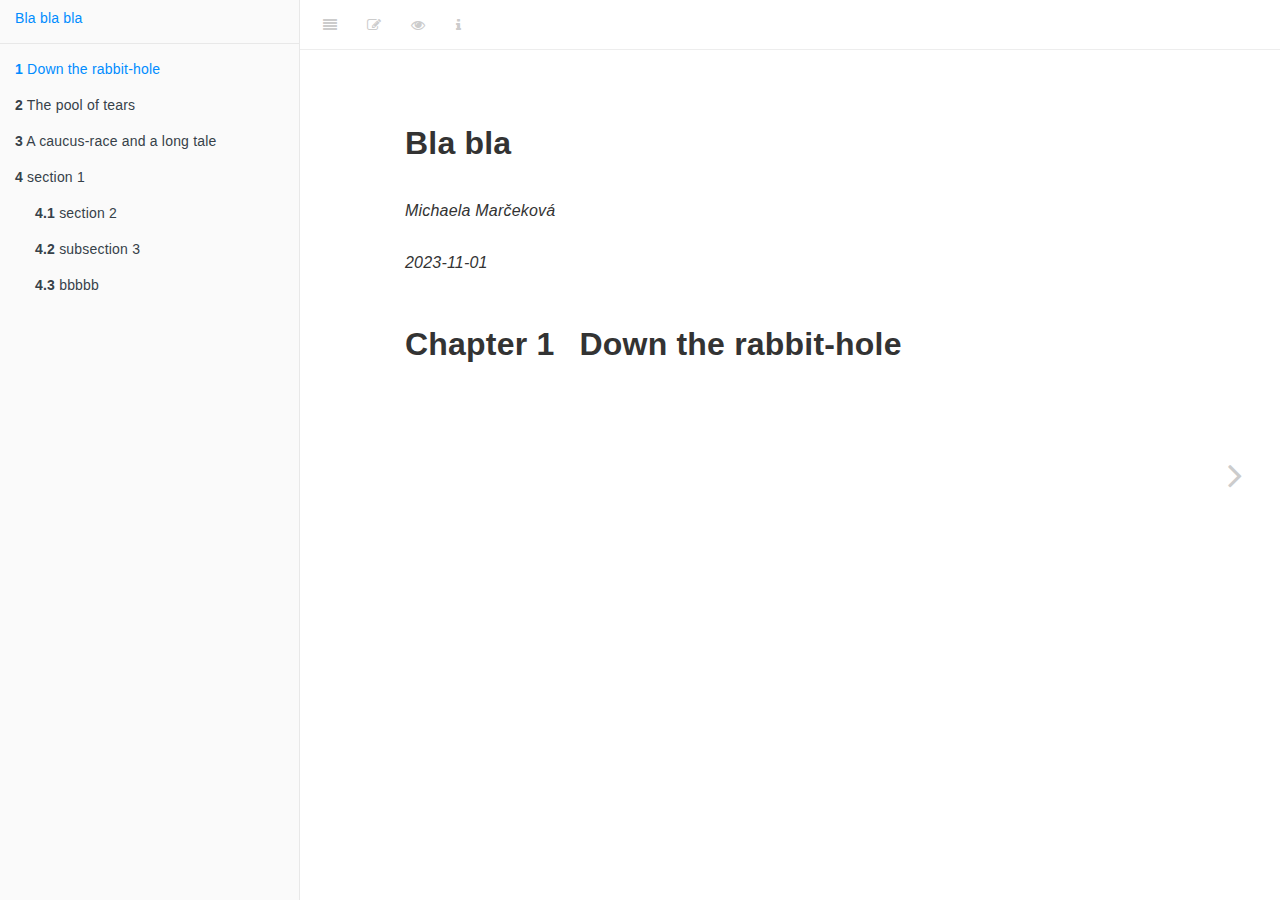
==== commit 973f0235: "Third render" ====
--- a/docs/index.html
+++ b/docs/index.html
@@ -4,27 +4,26 @@
 
   <meta charset="utf-8" />
   <meta http-equiv="X-UA-Compatible" content="IE=edge" />
-  <title>YOUR TITLE HERE</title>
-  <meta name="description" content="YOUR TITLE HERE" />
-  <meta name="generator" content="bookdown 0.19 and GitBook 2.6.7" />
+  <title>Bla bla</title>
+  <meta name="description" content="Bla bla" />
+  <meta name="generator" content="bookdown 0.36 and GitBook 2.6.7" />
 
-  <meta property="og:title" content="YOUR TITLE HERE" />
+  <meta property="og:title" content="Bla bla" />
   <meta property="og:type" content="book" />
-  
   
   
   
 
   <meta name="twitter:card" content="summary" />
-  <meta name="twitter:title" content="YOUR TITLE HERE" />
+  <meta name="twitter:title" content="Bla bla" />
   
   
   
 
-<meta name="author" content="YOUR NAME HERE" />
+<meta name="author" content="Michaela Marčeková" />
 
 
-<meta name="date" content="2020-08-10" />
+<meta name="date" content="2023-11-01" />
 
   <meta name="viewport" content="width=device-width, initial-scale=1" />
   <meta name="apple-mobile-web-app-capable" content="yes" />
@@ -33,7 +32,7 @@
   
 
 <link rel="next" href="the-pool-of-tears.html"/>
-<script src="libs/jquery-2.2.3/jquery.min.js"></script>
+<script src="libs/jquery-3.6.0/jquery-3.6.0.min.js"></script>
 <link href="libs/gitbook-2.6.7/css/style.css" rel="stylesheet" />
 <link href="libs/gitbook-2.6.7/css/plugin-table.css" rel="stylesheet" />
 <link href="libs/gitbook-2.6.7/css/plugin-bookdown.css" rel="stylesheet" />
@@ -49,9 +48,17 @@
 
 
 
+<link href="libs/codefolding-lua-1.1/codefolding-lua.css" rel="stylesheet" />
+<link href="libs/anchor-sections-1.1.0/anchor-sections.css" rel="stylesheet" />
+<link href="libs/anchor-sections-1.1.0/anchor-sections-hash.css" rel="stylesheet" />
+<script src="libs/anchor-sections-1.1.0/anchor-sections.js"></script>
 
 
 
+<style type="text/css">
+  
+  div.hanging-indent{margin-left: 1.5em; text-indent: -1.5em;}
+</style>
 
 <link rel="stylesheet" href="style.css" type="text/css" />
 </head>
@@ -66,14 +73,21 @@
       <nav role="navigation">
 
 <ul class="summary">
-<li><a href="./">SHORT TITLE HERE</a></li>
+<li><a href="./">Bla bla bla</a></li>
 
 <li class="divider"></li>
 <li class="chapter" data-level="1" data-path="index.html"><a href="index.html"><i class="fa fa-check"></i><b>1</b> Down the rabbit-hole</a></li>
 <li class="chapter" data-level="2" data-path="the-pool-of-tears.html"><a href="the-pool-of-tears.html"><i class="fa fa-check"></i><b>2</b> The pool of tears</a></li>
 <li class="chapter" data-level="3" data-path="a-caucus-race-and-a-long-tale.html"><a href="a-caucus-race-and-a-long-tale.html"><i class="fa fa-check"></i><b>3</b> A caucus-race and a long tale</a></li>
-<li class="divider"></li>
-<li><a href="https://github.com/rstudio/bookdown" target="blank">Published with bookdown</a></li>
+<li class="chapter" data-level="4" data-path="section-1.html"><a href="section-1.html"><i class="fa fa-check"></i><b>4</b> section 1</a>
+<ul>
+<li class="chapter" data-level="4.1" data-path="section-1.html"><a href="section-1.html#section-2"><i class="fa fa-check"></i><b>4.1</b> section 2</a></li>
+<li class="chapter" data-level="4.2" data-path="section-1.html"><a href="section-1.html#subsection-3"><i class="fa fa-check"></i><b>4.2</b> subsection 3</a>
+<ul>
+<li class="chapter" data-level="4.2.1" data-path="section-1.html"><a href="section-1.html#subsub-1"><i class="fa fa-check"></i><b>4.2.1</b> subsub 1</a></li>
+</ul></li>
+<li class="chapter" data-level="4.3" data-path="section-1.html"><a href="section-1.html#bbbbb"><i class="fa fa-check"></i><b>4.3</b> bbbbb</a></li>
+</ul></li>
 </ul>
 
       </nav>
@@ -83,7 +97,7 @@
       <div class="body-inner">
         <div class="book-header" role="navigation">
           <h1>
-            <i class="fa fa-circle-o-notch fa-spin"></i><a href="./">YOUR TITLE HERE</a>
+            <i class="fa fa-circle-o-notch fa-spin"></i><a href="./">Bla bla</a>
           </h1>
         </div>
 
@@ -92,12 +106,12 @@
 
             <section class="normal" id="section-">
 <div id="header">
-<h1 class="title">YOUR TITLE HERE</h1>
-<p class="author"><em>YOUR NAME HERE</em></p>
-<p class="date"><em>2020-08-10</em></p>
+<h1 class="title">Bla bla</h1>
+<p class="author"><em>Michaela Marčeková</em></p>
+<p class="date"><em>2023-11-01</em></p>
 </div>
-<div id="down-the-rabbit-hole" class="section level1">
-<h1><span class="header-section-number">Chapter 1</span> Down the rabbit-hole</h1>
+<div id="down-the-rabbit-hole" class="section level1 hasAnchor" number="1">
+<h1><span class="header-section-number">Chapter 1</span> Down the rabbit-hole<a href="index.html#down-the-rabbit-hole" class="anchor-section" aria-label="Anchor link to header"></a></h1>
 
 </div>
             </section>
@@ -110,7 +124,6 @@
     </div>
   </div>
 <script src="libs/gitbook-2.6.7/js/app.min.js"></script>
-<script src="libs/gitbook-2.6.7/js/lunr.js"></script>
 <script src="libs/gitbook-2.6.7/js/clipboard.min.js"></script>
 <script src="libs/gitbook-2.6.7/js/plugin-search.js"></script>
 <script src="libs/gitbook-2.6.7/js/plugin-sharing.js"></script>
@@ -121,23 +134,10 @@
 <script>
 gitbook.require(["gitbook"], function(gitbook) {
 gitbook.start({
-"sharing": {
-"github": false,
-"facebook": true,
-"twitter": true,
-"linkedin": false,
-"weibo": false,
-"instapaper": false,
-"vk": false,
-"all": ["facebook", "twitter", "linkedin", "weibo", "instapaper"]
-},
-"fontsettings": {
-"theme": "white",
-"family": "sans",
-"size": 2
-},
+"sharing": null,
+"fontsettings": null,
 "edit": {
-"link": "https://github.com/YOUR GITHUB USERNAME/YOUR REPO NAME/edit/master/index.Rmd",
+"link": "https://github.com/jtr13/My_first_bookdown/edit/main/index.Rmd",
 "text": "Edit"
 },
 "history": {
@@ -145,13 +145,19 @@
 "text": null
 },
 "view": {
-"link": "https://github.com/YOUR GITHUB USERNAME/YOUR REPO NAME/blob/master/index.Rmd",
+"link": "https://github.com/jtr13/My_first_bookdown/blob/main/index.Rmd",
 "text": null
 },
 "download": null,
+"search": false,
 "toc": {
-"collapse": "subsection"
-}
+"collapse": "subsection",
+"scroll_highlight": true
+},
+"toolbar": {
+"position": "fixed"
+},
+"info": true
 });
 });
 </script>
--- a/docs/libs/gitbook-2.6.7/css/style.css
+++ b/docs/libs/gitbook-2.6.7/css/style.css
@@ -1,10 +1,13 @@
-/*! normalize.css v2.1.0 | MIT License | git.io/normalize */img,legend{border:0}*,.fa{-webkit-font-smoothing:antialiased}.fa-ul>li,sub,sup{position:relative}.book .book-body .page-wrapper .page-inner section.normal hr:after,.book-langs-index .inner .languages:after,.buttons:after,.dropdown-menu .buttons:after{clear:both}body,html{-ms-text-size-adjust:100%;-webkit-text-size-adjust:100%}article,aside,details,figcaption,figure,footer,header,hgroup,main,nav,section,summary{display:block}audio,canvas,video{display:inline-block}.hidden,[hidden]{display:none}audio:not([controls]){display:none;height:0}html{font-family:sans-serif}body,figure{margin:0}a:focus{outline:dotted thin}a:active,a:hover{outline:0}h1{font-size:2em;margin:.67em 0}abbr[title]{border-bottom:1px dotted}b,strong{font-weight:700}dfn{font-style:italic}hr{-moz-box-sizing:content-box;box-sizing:content-box;height:0}mark{background:#ff0;color:#000}code,kbd,pre,samp{font-family:monospace,serif;font-size:1em}pre{white-space:pre-wrap}q{quotes:"\201C" "\201D" "\2018" "\2019"}small{font-size:80%}sub,sup{font-size:75%;line-height:0;vertical-align:baseline}sup{top:-.5em}sub{bottom:-.25em}svg:not(:root){overflow:hidden}fieldset{border:1px solid silver;margin:0 2px;padding:.35em .625em .75em}legend{padding:0}button,input,select,textarea{font-family:inherit;font-size:100%;margin:0}button,input{line-height:normal}button,select{text-transform:none}button,html input[type=button],input[type=reset],input[type=submit]{-webkit-appearance:button;cursor:pointer}button[disabled],html input[disabled]{cursor:default}input[type=checkbox],input[type=radio]{box-sizing:border-box;padding:0}input[type=search]{-webkit-appearance:textfield;-moz-box-sizing:content-box;-webkit-box-sizing:content-box;box-sizing:content-box}input[type=search]::-webkit-search-cancel-button{margin-right:10px;}button::-moz-focus-inner,input::-moz-focus-inner{border:0;padding:0}textarea{overflow:auto;vertical-align:top}table{border-collapse:collapse;border-spacing:0}/*!
+/*! normalize.css v2.1.0 | MIT License | git.io/normalize */img,legend{border:0}*{-webkit-font-smoothing:antialiased}sub,sup{position:relative}.book .book-body .page-wrapper .page-inner section.normal hr:after,.book-langs-index .inner .languages:after,.buttons:after,.dropdown-menu .buttons:after{clear:both}body,html{-ms-text-size-adjust:100%;-webkit-text-size-adjust:100%}article,aside,details,figcaption,figure,footer,header,hgroup,main,nav,section,summary{display:block}audio,canvas,video{display:inline-block}.hidden,[hidden]{display:none}audio:not([controls]){display:none;height:0}html{font-family:sans-serif}body,figure{margin:0}a:focus{outline:dotted thin}a:active,a:hover{outline:0}h1{font-size:2em;margin:.67em 0}abbr[title]{border-bottom:1px dotted}b,strong{font-weight:700}dfn{font-style:italic}hr{-moz-box-sizing:content-box;box-sizing:content-box;height:0}mark{background:#ff0;color:#000}code,kbd,pre,samp{font-family:monospace,serif;font-size:1em}pre{white-space:pre-wrap}q{quotes:"\201C" "\201D" "\2018" "\2019"}small{font-size:80%}sub,sup{font-size:75%;line-height:0;vertical-align:baseline}sup{top:-.5em}sub{bottom:-.25em}svg:not(:root){overflow:hidden}fieldset{border:1px solid silver;margin:0 2px;padding:.35em .625em .75em}legend{padding:0}button,input,select,textarea{font-family:inherit;font-size:100%;margin:0}button,input{line-height:normal}button,select{text-transform:none}button,html input[type=button],input[type=reset],input[type=submit]{-webkit-appearance:button;cursor:pointer}button[disabled],html input[disabled]{cursor:default}input[type=checkbox],input[type=radio]{box-sizing:border-box;padding:0}input[type=search]{-webkit-appearance:textfield;-moz-box-sizing:content-box;-webkit-box-sizing:content-box;box-sizing:content-box}input[type=search]::-webkit-search-cancel-button{margin-right:10px;}button::-moz-focus-inner,input::-moz-focus-inner{border:0;padding:0}textarea{overflow:auto;vertical-align:top}table{border-collapse:collapse;border-spacing:0}/*!
  * Preboot v2
  *
  * Open sourced under MIT license by @mdo.
  * Some variables and mixins from Bootstrap (Apache 2 license).
- */.link-inherit,.link-inherit:focus,.link-inherit:hover{color:inherit}.fa,.fa-stack{display:inline-block}/*!
- *  Font Awesome 4.1.0 by @davegandy - http://fontawesome.io - @fontawesome
+ */.link-inherit,.link-inherit:focus,.link-inherit:hover{color:inherit}/*!
+ *  Font Awesome 4.7.0 by @davegandy - http://fontawesome.io - @fontawesome
  *  License - http://fontawesome.io/license (Font: SIL OFL 1.1, CSS: MIT License)
- */@font-face{font-family:FontAwesome;src:url(./fontawesome/fontawesome-webfont.ttf?v=4.1.0) format('truetype');font-weight:400;font-style:normal}.fa{font-family:FontAwesome;font-style:normal;font-weight:400;line-height:1;-moz-osx-font-smoothing:grayscale}.book .book-header,.book .book-summary{font-family:"Helvetica Neue",Helvetica,Arial,sans-serif}.fa-lg{font-size:1.33333333em;line-height:.75em;vertical-align:-15%}.fa-2x{font-size:2em}.fa-3x{font-size:3em}.fa-4x{font-size:4em}.fa-5x{font-size:5em}.fa-fw{width:1.28571429em;text-align:center}.fa-ul{padding-left:0;margin-left:2.14285714em;list-style-type:none}.fa-li{position:absolute;left:-2.14285714em;width:2.14285714em;top:.14285714em;text-align:center}.fa-li.fa-lg{left:-1.85714286em}.fa-border{padding:.2em .25em .15em;border:.08em solid #eee;border-radius:.1em}.pull-right{float:right}.pull-left{float:left}.fa.pull-left{margin-right:.3em}.fa.pull-right{margin-left:.3em}.fa-spin{-webkit-animation:spin 2s infinite linear;-moz-animation:spin 2s infinite linear;-o-animation:spin 2s infinite linear;animation:spin 2s infinite linear}@-moz-keyframes spin{0%{-moz-transform:rotate(0)}100%{-moz-transform:rotate(359deg)}}@-webkit-keyframes spin{0%{-webkit-transform:rotate(0)}100%{-webkit-transform:rotate(359deg)}}@-o-keyframes spin{0%{-o-transform:rotate(0)}100%{-o-transform:rotate(359deg)}}@keyframes spin{0%{-webkit-transform:rotate(0);transform:rotate(0)}100%{-webkit-transform:rotate(359deg);transform:rotate(359deg)}}.fa-rotate-90{filter:progid:DXImageTransform.Microsoft.BasicImage(rotation=1);-webkit-transform:rotate(90deg);-moz-transform:rotate(90deg);-ms-transform:rotate(90deg);-o-transform:rotate(90deg);transform:rotate(90deg)}.fa-rotate-180{filter:progid:DXImageTransform.Microsoft.BasicImage(rotation=2);-webkit-transform:rotate(180deg);-moz-transform:rotate(180deg);-ms-transform:rotate(180deg);-o-transform:rotate(180deg);transform:rotate(180deg)}.fa-rotate-270{filter:progid:DXImageTransform.Microsoft.BasicImage(rotation=3);-webkit-transform:rotate(270deg);-moz-transform:rotate(270deg);-ms-transform:rotate(270deg);-o-transform:rotate(270deg);transform:rotate(270deg)}.fa-flip-horizontal{filter:progid:DXImageTransform.Microsoft.BasicImage(rotation=0, mirror=1);-webkit-transform:scale(-1,1);-moz-transform:scale(-1,1);-ms-transform:scale(-1,1);-o-transform:scale(-1,1);transform:scale(-1,1)}.fa-flip-vertical{filter:progid:DXImageTransform.Microsoft.BasicImage(rotation=2, mirror=1);-webkit-transform:scale(1,-1);-moz-transform:scale(1,-1);-ms-transform:scale(1,-1);-o-transform:scale(1,-1);transform:scale(1,-1)}.fa-stack{position:relative;width:2em;height:2em;line-height:2em;vertical-align:middle}.fa-stack-1x,.fa-stack-2x{position:absolute;left:0;width:100%;text-align:center}.fa-stack-1x{line-height:inherit}.fa-stack-2x{font-size:2em}.fa-inverse{color:#fff}.fa-glass:before{content:"\f000"}.fa-music:before{content:"\f001"}.fa-search:before{content:"\f002"}.fa-envelope-o:before{content:"\f003"}.fa-heart:before{content:"\f004"}.fa-star:before{content:"\f005"}.fa-star-o:before{content:"\f006"}.fa-user:before{content:"\f007"}.fa-film:before{content:"\f008"}.fa-th-large:before{content:"\f009"}.fa-th:before{content:"\f00a"}.fa-th-list:before{content:"\f00b"}.fa-check:before{content:"\f00c"}.fa-times:before{content:"\f00d"}.fa-search-plus:before{content:"\f00e"}.fa-search-minus:before{content:"\f010"}.fa-power-off:before{content:"\f011"}.fa-signal:before{content:"\f012"}.fa-cog:before,.fa-gear:before{content:"\f013"}.fa-trash-o:before{content:"\f014"}.fa-home:before{content:"\f015"}.fa-file-o:before{content:"\f016"}.fa-clock-o:before{content:"\f017"}.fa-road:before{content:"\f018"}.fa-download:before{content:"\f019"}.fa-arrow-circle-o-down:before{content:"\f01a"}.fa-arrow-circle-o-up:before{content:"\f01b"}.fa-inbox:before{content:"\f01c"}.fa-play-circle-o:before{content:"\f01d"}.fa-repeat:before,.fa-rotate-right:before{content:"\f01e"}.fa-refresh:before{content:"\f021"}.fa-list-alt:before{content:"\f022"}.fa-lock:before{content:"\f023"}.fa-flag:before{content:"\f024"}.fa-headphones:before{content:"\f025"}.fa-volume-off:before{content:"\f026"}.fa-volume-down:before{content:"\f027"}.fa-volume-up:before{content:"\f028"}.fa-qrcode:before{content:"\f029"}.fa-barcode:before{content:"\f02a"}.fa-tag:before{content:"\f02b"}.fa-tags:before{content:"\f02c"}.fa-book:before{content:"\f02d"}.fa-bookmark:before{content:"\f02e"}.fa-print:before{content:"\f02f"}.fa-camera:before{content:"\f030"}.fa-font:before{content:"\f031"}.fa-bold:before{content:"\f032"}.fa-italic:before{content:"\f033"}.fa-text-height:before{content:"\f034"}.fa-text-width:before{content:"\f035"}.fa-align-left:before{content:"\f036"}.fa-align-center:before{content:"\f037"}.fa-align-right:before{content:"\f038"}.fa-align-justify:before{content:"\f039"}.fa-list:before{content:"\f03a"}.fa-dedent:before,.fa-outdent:before{content:"\f03b"}.fa-indent:before{content:"\f03c"}.fa-video-camera:before{content:"\f03d"}.fa-image:before,.fa-photo:before,.fa-picture-o:before{content:"\f03e"}.fa-pencil:before{content:"\f040"}.fa-map-marker:before{content:"\f041"}.fa-adjust:before{content:"\f042"}.fa-tint:before{content:"\f043"}.fa-edit:before,.fa-pencil-square-o:before{content:"\f044"}.fa-share-square-o:before{content:"\f045"}.fa-check-square-o:before{content:"\f046"}.fa-arrows:before{content:"\f047"}.fa-step-backward:before{content:"\f048"}.fa-fast-backward:before{content:"\f049"}.fa-backward:before{content:"\f04a"}.fa-play:before{content:"\f04b"}.fa-pause:before{content:"\f04c"}.fa-stop:before{content:"\f04d"}.fa-forward:before{content:"\f04e"}.fa-fast-forward:before{content:"\f050"}.fa-step-forward:before{content:"\f051"}.fa-eject:before{content:"\f052"}.fa-chevron-left:before{content:"\f053"}.fa-chevron-right:before{content:"\f054"}.fa-plus-circle:before{content:"\f055"}.fa-minus-circle:before{content:"\f056"}.fa-times-circle:before{content:"\f057"}.fa-check-circle:before{content:"\f058"}.fa-question-circle:before{content:"\f059"}.fa-info-circle:before{content:"\f05a"}.fa-crosshairs:before{content:"\f05b"}.fa-times-circle-o:before{content:"\f05c"}.fa-check-circle-o:before{content:"\f05d"}.fa-ban:before{content:"\f05e"}.fa-arrow-left:before{content:"\f060"}.fa-arrow-right:before{content:"\f061"}.fa-arrow-up:before{content:"\f062"}.fa-arrow-down:before{content:"\f063"}.fa-mail-forward:before,.fa-share:before{content:"\f064"}.fa-expand:before{content:"\f065"}.fa-compress:before{content:"\f066"}.fa-plus:before{content:"\f067"}.fa-minus:before{content:"\f068"}.fa-asterisk:before{content:"\f069"}.fa-exclamation-circle:before{content:"\f06a"}.fa-gift:before{content:"\f06b"}.fa-leaf:before{content:"\f06c"}.fa-fire:before{content:"\f06d"}.fa-eye:before{content:"\f06e"}.fa-eye-slash:before{content:"\f070"}.fa-exclamation-triangle:before,.fa-warning:before{content:"\f071"}.fa-plane:before{content:"\f072"}.fa-calendar:before{content:"\f073"}.fa-random:before{content:"\f074"}.fa-comment:before{content:"\f075"}.fa-magnet:before{content:"\f076"}.fa-chevron-up:before{content:"\f077"}.fa-chevron-down:before{content:"\f078"}.fa-retweet:before{content:"\f079"}.fa-shopping-cart:before{content:"\f07a"}.fa-folder:before{content:"\f07b"}.fa-folder-open:before{content:"\f07c"}.fa-arrows-v:before{content:"\f07d"}.fa-arrows-h:before{content:"\f07e"}.fa-bar-chart-o:before{content:"\f080"}.fa-twitter-square:before{content:"\f081"}.fa-facebook-square:before{content:"\f082"}.fa-camera-retro:before{content:"\f083"}.fa-key:before{content:"\f084"}.fa-cogs:before,.fa-gears:before{content:"\f085"}.fa-comments:before{content:"\f086"}.fa-thumbs-o-up:before{content:"\f087"}.fa-thumbs-o-down:before{content:"\f088"}.fa-star-half:before{content:"\f089"}.fa-heart-o:before{content:"\f08a"}.fa-sign-out:before{content:"\f08b"}.fa-linkedin-square:before{content:"\f08c"}.fa-thumb-tack:before{content:"\f08d"}.fa-external-link:before{content:"\f08e"}.fa-sign-in:before{content:"\f090"}.fa-trophy:before{content:"\f091"}.fa-github-square:before{content:"\f092"}.fa-upload:before{content:"\f093"}.fa-lemon-o:before{content:"\f094"}.fa-phone:before{content:"\f095"}.fa-square-o:before{content:"\f096"}.fa-bookmark-o:before{content:"\f097"}.fa-phone-square:before{content:"\f098"}.fa-twitter:before{content:"\f099"}.fa-facebook:before{content:"\f09a"}.fa-github:before{content:"\f09b"}.fa-unlock:before{content:"\f09c"}.fa-credit-card:before{content:"\f09d"}.fa-rss:before{content:"\f09e"}.fa-hdd-o:before{content:"\f0a0"}.fa-bullhorn:before{content:"\f0a1"}.fa-bell:before{content:"\f0f3"}.fa-certificate:before{content:"\f0a3"}.fa-hand-o-right:before{content:"\f0a4"}.fa-hand-o-left:before{content:"\f0a5"}.fa-hand-o-up:before{content:"\f0a6"}.fa-hand-o-down:before{content:"\f0a7"}.fa-arrow-circle-left:before{content:"\f0a8"}.fa-arrow-circle-right:before{content:"\f0a9"}.fa-arrow-circle-up:before{content:"\f0aa"}.fa-arrow-circle-down:before{content:"\f0ab"}.fa-globe:before{content:"\f0ac"}.fa-wrench:before{content:"\f0ad"}.fa-tasks:before{content:"\f0ae"}.fa-filter:before{content:"\f0b0"}.fa-briefcase:before{content:"\f0b1"}.fa-arrows-alt:before{content:"\f0b2"}.fa-group:before,.fa-users:before{content:"\f0c0"}.fa-chain:before,.fa-link:before{content:"\f0c1"}.fa-cloud:before{content:"\f0c2"}.fa-flask:before{content:"\f0c3"}.fa-cut:before,.fa-scissors:before{content:"\f0c4"}.fa-copy:before,.fa-files-o:before{content:"\f0c5"}.fa-paperclip:before{content:"\f0c6"}.fa-floppy-o:before,.fa-save:before{content:"\f0c7"}.fa-square:before{content:"\f0c8"}.fa-bars:before,.fa-navicon:before,.fa-reorder:before{content:"\f0c9"}.fa-list-ul:before{content:"\f0ca"}.fa-list-ol:before{content:"\f0cb"}.fa-strikethrough:before{content:"\f0cc"}.fa-underline:before{content:"\f0cd"}.fa-table:before{content:"\f0ce"}.fa-magic:before{content:"\f0d0"}.fa-truck:before{content:"\f0d1"}.fa-pinterest:before{content:"\f0d2"}.fa-pinterest-square:before{content:"\f0d3"}.fa-google-plus-square:before{content:"\f0d4"}.fa-google-plus:before{content:"\f0d5"}.fa-money:before{content:"\f0d6"}.fa-caret-down:before{content:"\f0d7"}.fa-caret-up:before{content:"\f0d8"}.fa-caret-left:before{content:"\f0d9"}.fa-caret-right:before{content:"\f0da"}.fa-columns:before{content:"\f0db"}.fa-sort:before,.fa-unsorted:before{content:"\f0dc"}.fa-sort-desc:before,.fa-sort-down:before{content:"\f0dd"}.fa-sort-asc:before,.fa-sort-up:before{content:"\f0de"}.fa-envelope:before{content:"\f0e0"}.fa-linkedin:before{content:"\f0e1"}.fa-rotate-left:before,.fa-undo:before{content:"\f0e2"}.fa-gavel:before,.fa-legal:before{content:"\f0e3"}.fa-dashboard:before,.fa-tachometer:before{content:"\f0e4"}.fa-comment-o:before{content:"\f0e5"}.fa-comments-o:before{content:"\f0e6"}.fa-bolt:before,.fa-flash:before{content:"\f0e7"}.fa-sitemap:before{content:"\f0e8"}.fa-umbrella:before{content:"\f0e9"}.fa-clipboard:before,.fa-paste:before{content:"\f0ea"}.fa-lightbulb-o:before{content:"\f0eb"}.fa-exchange:before{content:"\f0ec"}.fa-cloud-download:before{content:"\f0ed"}.fa-cloud-upload:before{content:"\f0ee"}.fa-user-md:before{content:"\f0f0"}.fa-stethoscope:before{content:"\f0f1"}.fa-suitcase:before{content:"\f0f2"}.fa-bell-o:before{content:"\f0a2"}.fa-coffee:before{content:"\f0f4"}.fa-cutlery:before{content:"\f0f5"}.fa-file-text-o:before{content:"\f0f6"}.fa-building-o:before{content:"\f0f7"}.fa-hospital-o:before{content:"\f0f8"}.fa-ambulance:before{content:"\f0f9"}.fa-medkit:before{content:"\f0fa"}.fa-fighter-jet:before{content:"\f0fb"}.fa-beer:before{content:"\f0fc"}.fa-h-square:before{content:"\f0fd"}.fa-plus-square:before{content:"\f0fe"}.fa-angle-double-left:before{content:"\f100"}.fa-angle-double-right:before{content:"\f101"}.fa-angle-double-up:before{content:"\f102"}.fa-angle-double-down:before{content:"\f103"}.fa-angle-left:before{content:"\f104"}.fa-angle-right:before{content:"\f105"}.fa-angle-up:before{content:"\f106"}.fa-angle-down:before{content:"\f107"}.fa-desktop:before{content:"\f108"}.fa-laptop:before{content:"\f109"}.fa-tablet:before{content:"\f10a"}.fa-mobile-phone:before,.fa-mobile:before{content:"\f10b"}.fa-circle-o:before{content:"\f10c"}.fa-quote-left:before{content:"\f10d"}.fa-quote-right:before{content:"\f10e"}.fa-spinner:before{content:"\f110"}.fa-circle:before{content:"\f111"}.fa-mail-reply:before,.fa-reply:before{content:"\f112"}.fa-github-alt:before{content:"\f113"}.fa-folder-o:before{content:"\f114"}.fa-folder-open-o:before{content:"\f115"}.fa-smile-o:before{content:"\f118"}.fa-frown-o:before{content:"\f119"}.fa-meh-o:before{content:"\f11a"}.fa-gamepad:before{content:"\f11b"}.fa-keyboard-o:before{content:"\f11c"}.fa-flag-o:before{content:"\f11d"}.fa-flag-checkered:before{content:"\f11e"}.fa-terminal:before{content:"\f120"}.fa-code:before{content:"\f121"}.fa-mail-reply-all:before,.fa-reply-all:before{content:"\f122"}.fa-star-half-empty:before,.fa-star-half-full:before,.fa-star-half-o:before{content:"\f123"}.fa-location-arrow:before{content:"\f124"}.fa-crop:before{content:"\f125"}.fa-code-fork:before{content:"\f126"}.fa-chain-broken:before,.fa-unlink:before{content:"\f127"}.fa-question:before{content:"\f128"}.fa-info:before{content:"\f129"}.fa-exclamation:before{content:"\f12a"}.fa-superscript:before{content:"\f12b"}.fa-subscript:before{content:"\f12c"}.fa-eraser:before{content:"\f12d"}.fa-puzzle-piece:before{content:"\f12e"}.fa-microphone:before{content:"\f130"}.fa-microphone-slash:before{content:"\f131"}.fa-shield:before{content:"\f132"}.fa-calendar-o:before{content:"\f133"}.fa-fire-extinguisher:before{content:"\f134"}.fa-rocket:before{content:"\f135"}.fa-maxcdn:before{content:"\f136"}.fa-chevron-circle-left:before{content:"\f137"}.fa-chevron-circle-right:before{content:"\f138"}.fa-chevron-circle-up:before{content:"\f139"}.fa-chevron-circle-down:before{content:"\f13a"}.fa-html5:before{content:"\f13b"}.fa-css3:before{content:"\f13c"}.fa-anchor:before{content:"\f13d"}.fa-unlock-alt:before{content:"\f13e"}.fa-bullseye:before{content:"\f140"}.fa-ellipsis-h:before{content:"\f141"}.fa-ellipsis-v:before{content:"\f142"}.fa-rss-square:before{content:"\f143"}.fa-play-circle:before{content:"\f144"}.fa-ticket:before{content:"\f145"}.fa-minus-square:before{content:"\f146"}.fa-minus-square-o:before{content:"\f147"}.fa-level-up:before{content:"\f148"}.fa-level-down:before{content:"\f149"}.fa-check-square:before{content:"\f14a"}.fa-pencil-square:before{content:"\f14b"}.fa-external-link-square:before{content:"\f14c"}.fa-share-square:before{content:"\f14d"}.fa-compass:before{content:"\f14e"}.fa-caret-square-o-down:before,.fa-toggle-down:before{content:"\f150"}.fa-caret-square-o-up:before,.fa-toggle-up:before{content:"\f151"}.fa-caret-square-o-right:before,.fa-toggle-right:before{content:"\f152"}.fa-eur:before,.fa-euro:before{content:"\f153"}.fa-gbp:before{content:"\f154"}.fa-dollar:before,.fa-usd:before{content:"\f155"}.fa-inr:before,.fa-rupee:before{content:"\f156"}.fa-cny:before,.fa-jpy:before,.fa-rmb:before,.fa-yen:before{content:"\f157"}.fa-rouble:before,.fa-rub:before,.fa-ruble:before{content:"\f158"}.fa-krw:before,.fa-won:before{content:"\f159"}.fa-bitcoin:before,.fa-btc:before{content:"\f15a"}.fa-file:before{content:"\f15b"}.fa-file-text:before{content:"\f15c"}.fa-sort-alpha-asc:before{content:"\f15d"}.fa-sort-alpha-desc:before{content:"\f15e"}.fa-sort-amount-asc:before{content:"\f160"}.fa-sort-amount-desc:before{content:"\f161"}.fa-sort-numeric-asc:before{content:"\f162"}.fa-sort-numeric-desc:before{content:"\f163"}.fa-thumbs-up:before{content:"\f164"}.fa-thumbs-down:before{content:"\f165"}.fa-youtube-square:before{content:"\f166"}.fa-youtube:before{content:"\f167"}.fa-xing:before{content:"\f168"}.fa-xing-square:before{content:"\f169"}.fa-youtube-play:before{content:"\f16a"}.fa-dropbox:before{content:"\f16b"}.fa-stack-overflow:before{content:"\f16c"}.fa-instagram:before{content:"\f16d"}.fa-flickr:before{content:"\f16e"}.fa-adn:before{content:"\f170"}.fa-bitbucket:before{content:"\f171"}.fa-bitbucket-square:before{content:"\f172"}.fa-tumblr:before{content:"\f173"}.fa-tumblr-square:before{content:"\f174"}.fa-long-arrow-down:before{content:"\f175"}.fa-long-arrow-up:before{content:"\f176"}.fa-long-arrow-left:before{content:"\f177"}.fa-long-arrow-right:before{content:"\f178"}.fa-apple:before{content:"\f179"}.fa-windows:before{content:"\f17a"}.fa-android:before{content:"\f17b"}.fa-linux:before{content:"\f17c"}.fa-dribbble:before{content:"\f17d"}.fa-skype:before{content:"\f17e"}.fa-foursquare:before{content:"\f180"}.fa-trello:before{content:"\f181"}.fa-female:before{content:"\f182"}.fa-male:before{content:"\f183"}.fa-gittip:before{content:"\f184"}.fa-sun-o:before{content:"\f185"}.fa-moon-o:before{content:"\f186"}.fa-archive:before{content:"\f187"}.fa-bug:before{content:"\f188"}.fa-vk:before{content:"\f189"}.fa-weibo:before{content:"\f18a"}.fa-renren:before{content:"\f18b"}.fa-pagelines:before{content:"\f18c"}.fa-stack-exchange:before{content:"\f18d"}.fa-arrow-circle-o-right:before{content:"\f18e"}.fa-arrow-circle-o-left:before{content:"\f190"}.fa-caret-square-o-left:before,.fa-toggle-left:before{content:"\f191"}.fa-dot-circle-o:before{content:"\f192"}.fa-wheelchair:before{content:"\f193"}.fa-vimeo-square:before{content:"\f194"}.fa-try:before,.fa-turkish-lira:before{content:"\f195"}.fa-plus-square-o:before{content:"\f196"}.fa-space-shuttle:before{content:"\f197"}.fa-slack:before{content:"\f198"}.fa-envelope-square:before{content:"\f199"}.fa-wordpress:before{content:"\f19a"}.fa-openid:before{content:"\f19b"}.fa-bank:before,.fa-institution:before,.fa-university:before{content:"\f19c"}.fa-graduation-cap:before,.fa-mortar-board:before{content:"\f19d"}.fa-yahoo:before{content:"\f19e"}.fa-google:before{content:"\f1a0"}.fa-reddit:before{content:"\f1a1"}.fa-reddit-square:before{content:"\f1a2"}.fa-stumbleupon-circle:before{content:"\f1a3"}.fa-stumbleupon:before{content:"\f1a4"}.fa-delicious:before{content:"\f1a5"}.fa-digg:before{content:"\f1a6"}.fa-pied-piper-square:before,.fa-pied-piper:before{content:"\f1a7"}.fa-pied-piper-alt:before{content:"\f1a8"}.fa-drupal:before{content:"\f1a9"}.fa-joomla:before{content:"\f1aa"}.fa-language:before{content:"\f1ab"}.fa-fax:before{content:"\f1ac"}.fa-building:before{content:"\f1ad"}.fa-child:before{content:"\f1ae"}.fa-paw:before{content:"\f1b0"}.fa-spoon:before{content:"\f1b1"}.fa-cube:before{content:"\f1b2"}.fa-cubes:before{content:"\f1b3"}.fa-behance:before{content:"\f1b4"}.fa-behance-square:before{content:"\f1b5"}.fa-steam:before{content:"\f1b6"}.fa-steam-square:before{content:"\f1b7"}.fa-recycle:before{content:"\f1b8"}.fa-automobile:before,.fa-car:before{content:"\f1b9"}.fa-cab:before,.fa-taxi:before{content:"\f1ba"}.fa-tree:before{content:"\f1bb"}.fa-spotify:before{content:"\f1bc"}.fa-deviantart:before{content:"\f1bd"}.fa-soundcloud:before{content:"\f1be"}.fa-database:before{content:"\f1c0"}.fa-file-pdf-o:before{content:"\f1c1"}.fa-file-word-o:before{content:"\f1c2"}.fa-file-excel-o:before{content:"\f1c3"}.fa-file-powerpoint-o:before{content:"\f1c4"}.fa-file-image-o:before,.fa-file-photo-o:before,.fa-file-picture-o:before{content:"\f1c5"}.fa-file-archive-o:before,.fa-file-zip-o:before{content:"\f1c6"}.fa-file-audio-o:before,.fa-file-sound-o:before{content:"\f1c7"}.fa-file-movie-o:before,.fa-file-video-o:before{content:"\f1c8"}.fa-file-code-o:before{content:"\f1c9"}.fa-vine:before{content:"\f1ca"}.fa-codepen:before{content:"\f1cb"}.fa-jsfiddle:before{content:"\f1cc"}.fa-life-bouy:before,.fa-life-ring:before,.fa-life-saver:before,.fa-support:before{content:"\f1cd"}.fa-circle-o-notch:before{content:"\f1ce"}.fa-ra:before,.fa-rebel:before{content:"\f1d0"}.fa-empire:before,.fa-ge:before{content:"\f1d1"}.fa-git-square:before{content:"\f1d2"}.fa-git:before{content:"\f1d3"}.fa-hacker-news:before{content:"\f1d4"}.fa-tencent-weibo:before{content:"\f1d5"}.fa-qq:before{content:"\f1d6"}.fa-wechat:before,.fa-weixin:before{content:"\f1d7"}.fa-paper-plane:before,.fa-send:before{content:"\f1d8"}.fa-paper-plane-o:before,.fa-send-o:before{content:"\f1d9"}.fa-history:before{content:"\f1da"}.fa-circle-thin:before{content:"\f1db"}.fa-header:before{content:"\f1dc"}.fa-paragraph:before{content:"\f1dd"}.fa-sliders:before{content:"\f1de"}.fa-share-alt:before{content:"\f1e0"}.fa-share-alt-square:before{content:"\f1e1"}.fa-bomb:before{content:"\f1e2"}.book-langs-index{width:100%;height:100%;padding:40px 0;margin:0;overflow:auto}@media (max-width:600px){.book-langs-index{padding:0}}.book-langs-index .inner{max-width:600px;width:100%;margin:0 auto;padding:30px;background:#fff;border-radius:3px}.book-langs-index .inner h3{margin:0}.book-langs-index .inner .languages{list-style:none;padding:20px 30px;margin-top:20px;border-top:1px solid #eee}.book-langs-index .inner .languages:after,.book-langs-index .inner .languages:before{content:" ";display:table;line-height:0}.book-langs-index .inner .languages li{width:50%;float:left;padding:10px 5px;font-size:16px}@media (max-width:600px){.book-langs-index .inner .languages li{width:100%;max-width:100%}}.book .book-header{overflow:visible;height:50px;padding:0 8px;z-index:2;font-size:.85em;color:#7e888b;background:0 0}.book .book-header .btn{display:block;height:50px;padding:0 15px;border-bottom:none;color:#ccc;text-transform:uppercase;line-height:50px;-webkit-box-shadow:none!important;box-shadow:none!important;position:relative;font-size:14px}.book .book-header .btn:hover{position:relative;text-decoration:none;color:#444;background:0 0}.book .book-header h1{margin:0;font-size:20px;font-weight:200;text-align:center;line-height:50px;opacity:0;padding-left:200px;padding-right:200px;-webkit-transition:opacity .2s ease;-moz-transition:opacity .2s ease;-o-transition:opacity .2s ease;transition:opacity .2s ease;overflow:hidden;text-overflow:ellipsis;white-space:nowrap}.book .book-header h1 a,.book .book-header h1 a:hover{color:inherit;text-decoration:none}@media (max-width:1000px){.book .book-header h1{display:none}}.book .book-header h1 i{display:none}.book .book-header:hover h1{opacity:1}.book.is-loading .book-header h1 i{display:inline-block}.book.is-loading .book-header h1 a{display:none}.dropdown{position:relative}.dropdown-menu{position:absolute;top:100%;left:0;z-index:100;display:none;float:left;min-width:160px;padding:0;margin:2px 0 0;list-style:none;font-size:14px;background-color:#fafafa;border:1px solid rgba(0,0,0,.07);border-radius:1px;-webkit-box-shadow:0 6px 12px rgba(0,0,0,.175);box-shadow:0 6px 12px rgba(0,0,0,.175);background-clip:padding-box}.dropdown-menu.open{display:block}.dropdown-menu.dropdown-left{left:auto;right:4%}.dropdown-menu.dropdown-left .dropdown-caret{right:14px;left:auto}.dropdown-menu .dropdown-caret{position:absolute;top:-8px;left:14px;width:18px;height:10px;float:left;overflow:hidden}.dropdown-menu .dropdown-caret .caret-inner,.dropdown-menu .dropdown-caret .caret-outer{display:inline-block;top:0;border-left:9px solid transparent;border-right:9px solid transparent;position:absolute}.dropdown-menu .dropdown-caret .caret-outer{border-bottom:9px solid rgba(0,0,0,.1);height:auto;left:0;width:auto;margin-left:-1px}.dropdown-menu .dropdown-caret .caret-inner{margin-top:-1px;top:1px;border-bottom:9px solid #fafafa}.dropdown-menu .buttons{border-bottom:1px solid rgba(0,0,0,.07)}.dropdown-menu .buttons:after,.dropdown-menu .buttons:before{content:" ";display:table;line-height:0}.dropdown-menu .buttons:last-child{border-bottom:none}.dropdown-menu .buttons .button{border:0;background-color:transparent;color:#a6a6a6;width:100%;text-align:center;float:left;line-height:1.42857143;padding:8px 4px}.alert,.dropdown-menu .buttons .button:hover{color:#444}.dropdown-menu .buttons .button:focus,.dropdown-menu .buttons .button:hover{outline:0}.dropdown-menu .buttons .button.size-2{width:50%}.dropdown-menu .buttons .button.size-3{width:33%}.alert{padding:15px;margin-bottom:20px;background:#eee;border-bottom:5px solid #ddd}.alert-success{background:#dff0d8;border-color:#d6e9c6;color:#3c763d}.alert-info{background:#d9edf7;border-color:#bce8f1;color:#31708f}.alert-danger{background:#f2dede;border-color:#ebccd1;color:#a94442}.alert-warning{background:#fcf8e3;border-color:#faebcc;color:#8a6d3b}.book .book-summary{position:absolute;top:0;left:-300px;bottom:0;z-index:1;width:300px;color:#364149;background:#fafafa;border-right:1px solid rgba(0,0,0,.07);-webkit-transition:left 250ms ease;-moz-transition:left 250ms ease;-o-transition:left 250ms ease;transition:left 250ms ease}.book .book-summary ul.summary{position:absolute;top:0;left:0;right:0;bottom:0;overflow-y:auto;list-style:none;margin:0;padding:0;-webkit-transition:top .5s ease;-moz-transition:top .5s ease;-o-transition:top .5s ease;transition:top .5s ease}.book .book-summary ul.summary li{list-style:none}.book .book-summary ul.summary li.divider{height:1px;margin:7px 0;overflow:hidden;background:rgba(0,0,0,.07)}.book .book-summary ul.summary li i.fa-check{display:none;position:absolute;right:9px;top:16px;font-size:9px;color:#3c3}.book .book-summary ul.summary li.done>a{color:#364149;font-weight:400}.book .book-summary ul.summary li.done>a i{display:inline}.book .book-summary ul.summary li a,.book .book-summary ul.summary li span{display:block;padding:10px 15px;border-bottom:none;color:#364149;background:0 0;text-overflow:ellipsis;overflow:hidden;white-space:nowrap;position:relative}.book .book-summary ul.summary li span{cursor:not-allowed;opacity:.3;filter:alpha(opacity=30)}.book .book-summary ul.summary li a:hover,.book .book-summary ul.summary li.active>a{color:#008cff;background:0 0;text-decoration:none}.book .book-summary ul.summary li ul{padding-left:20px}@media (max-width:600px){.book .book-summary{width:calc(100% - 60px);bottom:0;left:-100%}}.book.with-summary .book-summary{left:0}.book.without-animation .book-summary{-webkit-transition:none!important;-moz-transition:none!important;-o-transition:none!important;transition:none!important}.book{position:relative;width:100%;height:100%}.book .book-body,.book .book-body .body-inner{position:absolute;top:0;left:0;overflow-y:auto;bottom:0;right:0}.book .book-body{color:#000;background:#fff;-webkit-transition:left 250ms ease;-moz-transition:left 250ms ease;-o-transition:left 250ms ease;transition:left 250ms ease}.book .book-body .page-wrapper{position:relative;outline:0}.book .book-body .page-wrapper .page-inner{max-width:800px;margin:0 auto;padding:20px 0 40px}.book .book-body .page-wrapper .page-inner section{margin:0;padding:5px 15px;background:#fff;border-radius:2px;line-height:1.7;font-size:1.6rem}.book .book-body .page-wrapper .page-inner .btn-group .btn{border-radius:0;background:#eee;border:0}@media (max-width:1240px){.book .book-body{-webkit-transition:-webkit-transform 250ms ease;-moz-transition:-moz-transform 250ms ease;-o-transition:-o-transform 250ms ease;transition:transform 250ms ease;padding-bottom:20px}.book .book-body .body-inner{position:static;min-height:calc(100% - 50px)}}@media (min-width:600px){.book.with-summary .book-body{left:300px}}@media (max-width:600px){.book.with-summary{overflow:hidden}.book.with-summary .book-body{-webkit-transform:translate(calc(100% - 60px),0);-moz-transform:translate(calc(100% - 60px),0);-ms-transform:translate(calc(100% - 60px),0);-o-transform:translate(calc(100% - 60px),0);transform:translate(calc(100% - 60px),0)}}.book.without-animation .book-body{-webkit-transition:none!important;-moz-transition:none!important;-o-transition:none!important;transition:none!important}.buttons:after,.buttons:before{content:" ";display:table;line-height:0}.button{border:0;background:#eee;color:#666;width:100%;text-align:center;float:left;line-height:1.42857143;padding:8px 4px}.button:hover{color:#444}.button:focus,.button:hover{outline:0}.button.size-2{width:50%}.button.size-3{width:33%}.book .book-body .page-wrapper .page-inner section{display:none}.book .book-body .page-wrapper .page-inner section.normal{display:block;word-wrap:break-word;overflow:hidden;color:#333;line-height:1.7;text-size-adjust:100%;-ms-text-size-adjust:100%;-webkit-text-size-adjust:100%;-moz-text-size-adjust:100%}.book .book-body .page-wrapper .page-inner section.normal *{box-sizing:border-box;-webkit-box-sizing:border-box;}.book .book-body .page-wrapper .page-inner section.normal>:first-child{margin-top:0!important}.book .book-body .page-wrapper .page-inner section.normal>:last-child{margin-bottom:0!important}.book .book-body .page-wrapper .page-inner section.normal blockquote,.book .book-body .page-wrapper .page-inner section.normal code,.book .book-body .page-wrapper .page-inner section.normal figure,.book .book-body .page-wrapper .page-inner section.normal img,.book .book-body .page-wrapper .page-inner section.normal pre,.book .book-body .page-wrapper .page-inner section.normal table,.book .book-body .page-wrapper .page-inner section.normal tr{page-break-inside:avoid}.book .book-body .page-wrapper .page-inner section.normal h2,.book .book-body .page-wrapper .page-inner section.normal h3,.book .book-body .page-wrapper .page-inner section.normal h4,.book .book-body .page-wrapper .page-inner section.normal h5,.book .book-body .page-wrapper .page-inner section.normal p{orphans:3;widows:3}.book .book-body .page-wrapper .page-inner section.normal h1,.book .book-body .page-wrapper .page-inner section.normal h2,.book .book-body .page-wrapper .page-inner section.normal h3,.book .book-body .page-wrapper .page-inner section.normal h4,.book .book-body .page-wrapper .page-inner section.normal h5{page-break-after:avoid}.book .book-body .page-wrapper .page-inner section.normal b,.book .book-body .page-wrapper .page-inner section.normal strong{font-weight:700}.book .book-body .page-wrapper .page-inner section.normal em{font-style:italic}.book .book-body .page-wrapper .page-inner section.normal blockquote,.book .book-body .page-wrapper .page-inner section.normal dl,.book .book-body .page-wrapper .page-inner section.normal ol,.book .book-body .page-wrapper .page-inner section.normal p,.book .book-body .page-wrapper .page-inner section.normal table,.book .book-body .page-wrapper .page-inner section.normal ul{margin-top:0;margin-bottom:.85em}.book .book-body .page-wrapper .page-inner section.normal a{color:#4183c4;text-decoration:none;background:0 0}.book .book-body .page-wrapper .page-inner section.normal a:active,.book .book-body .page-wrapper .page-inner section.normal a:focus,.book .book-body .page-wrapper .page-inner section.normal a:hover{outline:0;text-decoration:underline}.book .book-body .page-wrapper .page-inner section.normal img{border:0;max-width:100%}.book .book-body .page-wrapper .page-inner section.normal hr{height:4px;padding:0;margin:1.7em 0;overflow:hidden;background-color:#e7e7e7;border:none}.book .book-body .page-wrapper .page-inner section.normal hr:after,.book .book-body .page-wrapper .page-inner section.normal hr:before{display:table;content:" "}.book .book-body .page-wrapper .page-inner section.normal h1,.book .book-body .page-wrapper .page-inner section.normal h2,.book .book-body .page-wrapper .page-inner section.normal h3,.book .book-body .page-wrapper .page-inner section.normal h4,.book .book-body .page-wrapper .page-inner section.normal h5,.book .book-body .page-wrapper .page-inner section.normal h6{margin-top:1.275em;margin-bottom:.85em;}.book .book-body .page-wrapper .page-inner section.normal h1{font-size:2em}.book .book-body .page-wrapper .page-inner section.normal h2{font-size:1.75em}.book .book-body .page-wrapper .page-inner section.normal h3{font-size:1.5em}.book .book-body .page-wrapper .page-inner section.normal h4{font-size:1.25em}.book .book-body .page-wrapper .page-inner section.normal h5{font-size:1em}.book .book-body .page-wrapper .page-inner section.normal h6{font-size:1em;color:#777}.book .book-body .page-wrapper .page-inner section.normal code,.book .book-body .page-wrapper .page-inner section.normal pre{font-family:Consolas,"Liberation Mono",Menlo,Courier,monospace;direction:ltr;border:none;color:inherit}.book .book-body .page-wrapper .page-inner section.normal pre{overflow:auto;word-wrap:normal;margin:0 0 1.275em;padding:.85em 1em;background:#f7f7f7}.book .book-body .page-wrapper .page-inner section.normal pre>code{display:inline;max-width:initial;padding:0;margin:0;overflow:initial;line-height:inherit;font-size:.85em;white-space:pre;background:0 0}.book .book-body .page-wrapper .page-inner section.normal pre>code:after,.book .book-body .page-wrapper .page-inner section.normal pre>code:before{content:normal}.book .book-body .page-wrapper .page-inner section.normal code{padding:.2em;margin:0;font-size:.85em;background-color:#f7f7f7}.book .book-body .page-wrapper .page-inner section.normal code:after,.book .book-body .page-wrapper .page-inner section.normal code:before{letter-spacing:-.2em;content:"\00a0"}.book .book-body .page-wrapper .page-inner section.normal ol,.book .book-body .page-wrapper .page-inner section.normal ul{padding:0 0 0 2em;margin:0 0 .85em}.book .book-body .page-wrapper .page-inner section.normal ol ol,.book .book-body .page-wrapper .page-inner section.normal ol ul,.book .book-body .page-wrapper .page-inner section.normal ul ol,.book .book-body .page-wrapper .page-inner section.normal ul ul{margin-top:0;margin-bottom:0}.book .book-body .page-wrapper .page-inner section.normal ol ol{list-style-type:lower-roman}.book .book-body .page-wrapper .page-inner section.normal blockquote{margin:0 0 .85em;padding:0 15px;opacity:0.75;border-left:4px solid #dcdcdc}.book .book-body .page-wrapper .page-inner section.normal blockquote:first-child{margin-top:0}.book .book-body .page-wrapper .page-inner section.normal blockquote:last-child{margin-bottom:0}.book .book-body .page-wrapper .page-inner section.normal dl{padding:0}.book .book-body .page-wrapper .page-inner section.normal dl dt{padding:0;margin-top:.85em;font-style:italic;font-weight:700}.book .book-body .page-wrapper .page-inner section.normal dl dd{padding:0 .85em;margin-bottom:.85em}.book .book-body .page-wrapper .page-inner section.normal dd{margin-left:0}.book .book-body .page-wrapper .page-inner section.normal .glossary-term{cursor:help;text-decoration:underline}.book .book-body .navigation{position:absolute;top:50px;bottom:0;margin:0;max-width:150px;min-width:90px;display:flex;justify-content:center;align-content:center;flex-direction:column;font-size:40px;color:#ccc;text-align:center;-webkit-transition:all 350ms ease;-moz-transition:all 350ms ease;-o-transition:all 350ms ease;transition:all 350ms ease}.book .book-body .navigation:hover{text-decoration:none;color:#444}.book .book-body .navigation.navigation-next{right:0}.book .book-body .navigation.navigation-prev{left:0}@media (max-width:1240px){.book .book-body .navigation{position:static;top:auto;max-width:50%;width:50%;display:inline-block;float:left}.book .book-body .navigation.navigation-unique{max-width:100%;width:100%}}.book .book-body .page-wrapper .page-inner section.glossary{margin-bottom:40px}.book .book-body .page-wrapper .page-inner section.glossary h2 a,.book .book-body .page-wrapper .page-inner section.glossary h2 a:hover{color:inherit;text-decoration:none}.book .book-body .page-wrapper .page-inner section.glossary .glossary-index{list-style:none;margin:0;padding:0}.book .book-body .page-wrapper .page-inner section.glossary .glossary-index li{display:inline;margin:0 8px;white-space:nowrap}*{-webkit-box-sizing:border-box;-moz-box-sizing:border-box;box-sizing:border-box;-webkit-overflow-scrolling:touch;-webkit-tap-highlight-color:transparent;-webkit-text-size-adjust:none;-webkit-touch-callout:none}a{text-decoration:none}body,html{height:100%}html{font-size:62.5%}body{text-rendering:optimizeLegibility;font-smoothing:antialiased;font-family:"Helvetica Neue",Helvetica,Arial,sans-serif;font-size:14px;letter-spacing:.2px;text-size-adjust:100%}
+ */@font-face{font-family:'FontAwesome';src:url('./fontawesome/fontawesome-webfont.ttf?v=4.7.0') format('truetype');font-weight:normal;font-style:normal}.fa{display:inline-block;font:normal normal normal 14px/1 FontAwesome;font-size:inherit;text-rendering:auto;-webkit-font-smoothing:antialiased;-moz-osx-font-smoothing:grayscale}.fa-lg{font-size:1.33333333em;line-height:.75em;vertical-align:-15%}.fa-2x{font-size:2em}.fa-3x{font-size:3em}.fa-4x{font-size:4em}.fa-5x{font-size:5em}.fa-fw{width:1.28571429em;text-align:center}.fa-ul{padding-left:0;margin-left:2.14285714em;list-style-type:none}.fa-ul>li{position:relative}.fa-li{position:absolute;left:-2.14285714em;width:2.14285714em;top:.14285714em;text-align:center}.fa-li.fa-lg{left:-1.85714286em}.fa-border{padding:.2em .25em .15em;border:solid .08em #eee;border-radius:.1em}.fa-pull-left{float:left}.fa-pull-right{float:right}.fa.fa-pull-left{margin-right:.3em}.fa.fa-pull-right{margin-left:.3em}.pull-right{float:right}.pull-left{float:left}.fa.pull-left{margin-right:.3em}.fa.pull-right{margin-left:.3em}.fa-spin{-webkit-animation:fa-spin 2s infinite linear;animation:fa-spin 2s infinite linear}.fa-pulse{-webkit-animation:fa-spin 1s infinite steps(8);animation:fa-spin 1s infinite steps(8)}@-webkit-keyframes fa-spin{0%{-webkit-transform:rotate(0deg);transform:rotate(0deg)}100%{-webkit-transform:rotate(359deg);transform:rotate(359deg)}}@keyframes fa-spin{0%{-webkit-transform:rotate(0deg);transform:rotate(0deg)}100%{-webkit-transform:rotate(359deg);transform:rotate(359deg)}}.fa-rotate-90{-ms-filter:"progid:DXImageTransform.Microsoft.BasicImage(rotation=1)";-webkit-transform:rotate(90deg);-ms-transform:rotate(90deg);transform:rotate(90deg)}.fa-rotate-180{-ms-filter:"progid:DXImageTransform.Microsoft.BasicImage(rotation=2)";-webkit-transform:rotate(180deg);-ms-transform:rotate(180deg);transform:rotate(180deg)}.fa-rotate-270{-ms-filter:"progid:DXImageTransform.Microsoft.BasicImage(rotation=3)";-webkit-transform:rotate(270deg);-ms-transform:rotate(270deg);transform:rotate(270deg)}.fa-flip-horizontal{-ms-filter:"progid:DXImageTransform.Microsoft.BasicImage(rotation=0, mirror=1)";-webkit-transform:scale(-1, 1);-ms-transform:scale(-1, 1);transform:scale(-1, 1)}.fa-flip-vertical{-ms-filter:"progid:DXImageTransform.Microsoft.BasicImage(rotation=2, mirror=1)";-webkit-transform:scale(1, -1);-ms-transform:scale(1, -1);transform:scale(1, -1)}:root .fa-rotate-90,:root .fa-rotate-180,:root .fa-rotate-270,:root .fa-flip-horizontal,:root .fa-flip-vertical{filter:none}.fa-stack{position:relative;display:inline-block;width:2em;height:2em;line-height:2em;vertical-align:middle}.fa-stack-1x,.fa-stack-2x{position:absolute;left:0;width:100%;text-align:center}.fa-stack-1x{line-height:inherit}.fa-stack-2x{font-size:2em}.fa-inverse{color:#fff}.fa-glass:before{content:"\f000"}.fa-music:before{content:"\f001"}.fa-search:before{content:"\f002"}.fa-envelope-o:before{content:"\f003"}.fa-heart:before{content:"\f004"}.fa-star:before{content:"\f005"}.fa-star-o:before{content:"\f006"}.fa-user:before{content:"\f007"}.fa-film:before{content:"\f008"}.fa-th-large:before{content:"\f009"}.fa-th:before{content:"\f00a"}.fa-th-list:before{content:"\f00b"}.fa-check:before{content:"\f00c"}.fa-remove:before,.fa-close:before,.fa-times:before{content:"\f00d"}.fa-search-plus:before{content:"\f00e"}.fa-search-minus:before{content:"\f010"}.fa-power-off:before{content:"\f011"}.fa-signal:before{content:"\f012"}.fa-gear:before,.fa-cog:before{content:"\f013"}.fa-trash-o:before{content:"\f014"}.fa-home:before{content:"\f015"}.fa-file-o:before{content:"\f016"}.fa-clock-o:before{content:"\f017"}.fa-road:before{content:"\f018"}.fa-download:before{content:"\f019"}.fa-arrow-circle-o-down:before{content:"\f01a"}.fa-arrow-circle-o-up:before{content:"\f01b"}.fa-inbox:before{content:"\f01c"}.fa-play-circle-o:before{content:"\f01d"}.fa-rotate-right:before,.fa-repeat:before{content:"\f01e"}.fa-refresh:before{content:"\f021"}.fa-list-alt:before{content:"\f022"}.fa-lock:before{content:"\f023"}.fa-flag:before{content:"\f024"}.fa-headphones:before{content:"\f025"}.fa-volume-off:before{content:"\f026"}.fa-volume-down:before{content:"\f027"}.fa-volume-up:before{content:"\f028"}.fa-qrcode:before{content:"\f029"}.fa-barcode:before{content:"\f02a"}.fa-tag:before{content:"\f02b"}.fa-tags:before{content:"\f02c"}.fa-book:before{content:"\f02d"}.fa-bookmark:before{content:"\f02e"}.fa-print:before{content:"\f02f"}.fa-camera:before{content:"\f030"}.fa-font:before{content:"\f031"}.fa-bold:before{content:"\f032"}.fa-italic:before{content:"\f033"}.fa-text-height:before{content:"\f034"}.fa-text-width:before{content:"\f035"}.fa-align-left:before{content:"\f036"}.fa-align-center:before{content:"\f037"}.fa-align-right:before{content:"\f038"}.fa-align-justify:before{content:"\f039"}.fa-list:before{content:"\f03a"}.fa-dedent:before,.fa-outdent:before{content:"\f03b"}.fa-indent:before{content:"\f03c"}.fa-video-camera:before{content:"\f03d"}.fa-photo:before,.fa-image:before,.fa-picture-o:before{content:"\f03e"}.fa-pencil:before{content:"\f040"}.fa-map-marker:before{content:"\f041"}.fa-adjust:before{content:"\f042"}.fa-tint:before{content:"\f043"}.fa-edit:before,.fa-pencil-square-o:before{content:"\f044"}.fa-share-square-o:before{content:"\f045"}.fa-check-square-o:before{content:"\f046"}.fa-arrows:before{content:"\f047"}.fa-step-backward:before{content:"\f048"}.fa-fast-backward:before{content:"\f049"}.fa-backward:before{content:"\f04a"}.fa-play:before{content:"\f04b"}.fa-pause:before{content:"\f04c"}.fa-stop:before{content:"\f04d"}.fa-forward:before{content:"\f04e"}.fa-fast-forward:before{content:"\f050"}.fa-step-forward:before{content:"\f051"}.fa-eject:before{content:"\f052"}.fa-chevron-left:before{content:"\f053"}.fa-chevron-right:before{content:"\f054"}.fa-plus-circle:before{content:"\f055"}.fa-minus-circle:before{content:"\f056"}.fa-times-circle:before{content:"\f057"}.fa-check-circle:before{content:"\f058"}.fa-question-circle:before{content:"\f059"}.fa-info-circle:before{content:"\f05a"}.fa-crosshairs:before{content:"\f05b"}.fa-times-circle-o:before{content:"\f05c"}.fa-check-circle-o:before{content:"\f05d"}.fa-ban:before{content:"\f05e"}.fa-arrow-left:before{content:"\f060"}.fa-arrow-right:before{content:"\f061"}.fa-arrow-up:before{content:"\f062"}.fa-arrow-down:before{content:"\f063"}.fa-mail-forward:before,.fa-share:before{content:"\f064"}.fa-expand:before{content:"\f065"}.fa-compress:before{content:"\f066"}.fa-plus:before{content:"\f067"}.fa-minus:before{content:"\f068"}.fa-asterisk:before{content:"\f069"}.fa-exclamation-circle:before{content:"\f06a"}.fa-gift:before{content:"\f06b"}.fa-leaf:before{content:"\f06c"}.fa-fire:before{content:"\f06d"}.fa-eye:before{content:"\f06e"}.fa-eye-slash:before{content:"\f070"}.fa-warning:before,.fa-exclamation-triangle:before{content:"\f071"}.fa-plane:before{content:"\f072"}.fa-calendar:before{content:"\f073"}.fa-random:before{content:"\f074"}.fa-comment:before{content:"\f075"}.fa-magnet:before{content:"\f076"}.fa-chevron-up:before{content:"\f077"}.fa-chevron-down:before{content:"\f078"}.fa-retweet:before{content:"\f079"}.fa-shopping-cart:before{content:"\f07a"}.fa-folder:before{content:"\f07b"}.fa-folder-open:before{content:"\f07c"}.fa-arrows-v:before{content:"\f07d"}.fa-arrows-h:before{content:"\f07e"}.fa-bar-chart-o:before,.fa-bar-chart:before{content:"\f080"}.fa-twitter-square:before{content:"\f081"}.fa-facebook-square:before{content:"\f082"}.fa-camera-retro:before{content:"\f083"}.fa-key:before{content:"\f084"}.fa-gears:before,.fa-cogs:before{content:"\f085"}.fa-comments:before{content:"\f086"}.fa-thumbs-o-up:before{content:"\f087"}.fa-thumbs-o-down:before{content:"\f088"}.fa-star-half:before{content:"\f089"}.fa-heart-o:before{content:"\f08a"}.fa-sign-out:before{content:"\f08b"}.fa-linkedin-square:before{content:"\f08c"}.fa-thumb-tack:before{content:"\f08d"}.fa-external-link:before{content:"\f08e"}.fa-sign-in:before{content:"\f090"}.fa-trophy:before{content:"\f091"}.fa-github-square:before{content:"\f092"}.fa-upload:before{content:"\f093"}.fa-lemon-o:before{content:"\f094"}.fa-phone:before{content:"\f095"}.fa-square-o:before{content:"\f096"}.fa-bookmark-o:before{content:"\f097"}.fa-phone-square:before{content:"\f098"}.fa-twitter:before{content:"\f099"}.fa-facebook-f:before,.fa-facebook:before{content:"\f09a"}.fa-github:before{content:"\f09b"}.fa-unlock:before{content:"\f09c"}.fa-credit-card:before{content:"\f09d"}.fa-feed:before,.fa-rss:before{content:"\f09e"}.fa-hdd-o:before{content:"\f0a0"}.fa-bullhorn:before{content:"\f0a1"}.fa-bell:before{content:"\f0f3"}.fa-certificate:before{content:"\f0a3"}.fa-hand-o-right:before{content:"\f0a4"}.fa-hand-o-left:before{content:"\f0a5"}.fa-hand-o-up:before{content:"\f0a6"}.fa-hand-o-down:before{content:"\f0a7"}.fa-arrow-circle-left:before{content:"\f0a8"}.fa-arrow-circle-right:before{content:"\f0a9"}.fa-arrow-circle-up:before{content:"\f0aa"}.fa-arrow-circle-down:before{content:"\f0ab"}.fa-globe:before{content:"\f0ac"}.fa-wrench:before{content:"\f0ad"}.fa-tasks:before{content:"\f0ae"}.fa-filter:before{content:"\f0b0"}.fa-briefcase:before{content:"\f0b1"}.fa-arrows-alt:before{content:"\f0b2"}.fa-group:before,.fa-users:before{content:"\f0c0"}.fa-chain:before,.fa-link:before{content:"\f0c1"}.fa-cloud:before{content:"\f0c2"}.fa-flask:before{content:"\f0c3"}.fa-cut:before,.fa-scissors:before{content:"\f0c4"}.fa-copy:before,.fa-files-o:before{content:"\f0c5"}.fa-paperclip:before{content:"\f0c6"}.fa-save:before,.fa-floppy-o:before{content:"\f0c7"}.fa-square:before{content:"\f0c8"}.fa-navicon:before,.fa-reorder:before,.fa-bars:before{content:"\f0c9"}.fa-list-ul:before{content:"\f0ca"}.fa-list-ol:before{content:"\f0cb"}.fa-strikethrough:before{content:"\f0cc"}.fa-underline:before{content:"\f0cd"}.fa-table:before{content:"\f0ce"}.fa-magic:before{content:"\f0d0"}.fa-truck:before{content:"\f0d1"}.fa-pinterest:before{content:"\f0d2"}.fa-pinterest-square:before{content:"\f0d3"}.fa-google-plus-square:before{content:"\f0d4"}.fa-google-plus:before{content:"\f0d5"}.fa-money:before{content:"\f0d6"}.fa-caret-down:before{content:"\f0d7"}.fa-caret-up:before{content:"\f0d8"}.fa-caret-left:before{content:"\f0d9"}.fa-caret-right:before{content:"\f0da"}.fa-columns:before{content:"\f0db"}.fa-unsorted:before,.fa-sort:before{content:"\f0dc"}.fa-sort-down:before,.fa-sort-desc:before{content:"\f0dd"}.fa-sort-up:before,.fa-sort-asc:before{content:"\f0de"}.fa-envelope:before{content:"\f0e0"}.fa-linkedin:before{content:"\f0e1"}.fa-rotate-left:before,.fa-undo:before{content:"\f0e2"}.fa-legal:before,.fa-gavel:before{content:"\f0e3"}.fa-dashboard:before,.fa-tachometer:before{content:"\f0e4"}.fa-comment-o:before{content:"\f0e5"}.fa-comments-o:before{content:"\f0e6"}.fa-flash:before,.fa-bolt:before{content:"\f0e7"}.fa-sitemap:before{content:"\f0e8"}.fa-umbrella:before{content:"\f0e9"}.fa-paste:before,.fa-clipboard:before{content:"\f0ea"}.fa-lightbulb-o:before{content:"\f0eb"}.fa-exchange:before{content:"\f0ec"}.fa-cloud-download:before{content:"\f0ed"}.fa-cloud-upload:before{content:"\f0ee"}.fa-user-md:before{content:"\f0f0"}.fa-stethoscope:before{content:"\f0f1"}.fa-suitcase:before{content:"\f0f2"}.fa-bell-o:before{content:"\f0a2"}.fa-coffee:before{content:"\f0f4"}.fa-cutlery:before{content:"\f0f5"}.fa-file-text-o:before{content:"\f0f6"}.fa-building-o:before{content:"\f0f7"}.fa-hospital-o:before{content:"\f0f8"}.fa-ambulance:before{content:"\f0f9"}.fa-medkit:before{content:"\f0fa"}.fa-fighter-jet:before{content:"\f0fb"}.fa-beer:before{content:"\f0fc"}.fa-h-square:before{content:"\f0fd"}.fa-plus-square:before{content:"\f0fe"}.fa-angle-double-left:before{content:"\f100"}.fa-angle-double-right:before{content:"\f101"}.fa-angle-double-up:before{content:"\f102"}.fa-angle-double-down:before{content:"\f103"}.fa-angle-left:before{content:"\f104"}.fa-angle-right:before{content:"\f105"}.fa-angle-up:before{content:"\f106"}.fa-angle-down:before{content:"\f107"}.fa-desktop:before{content:"\f108"}.fa-laptop:before{content:"\f109"}.fa-tablet:before{content:"\f10a"}.fa-mobile-phone:before,.fa-mobile:before{content:"\f10b"}.fa-circle-o:before{content:"\f10c"}.fa-quote-left:before{content:"\f10d"}.fa-quote-right:before{content:"\f10e"}.fa-spinner:before{content:"\f110"}.fa-circle:before{content:"\f111"}.fa-mail-reply:before,.fa-reply:before{content:"\f112"}.fa-github-alt:before{content:"\f113"}.fa-folder-o:before{content:"\f114"}.fa-folder-open-o:before{content:"\f115"}.fa-smile-o:before{content:"\f118"}.fa-frown-o:before{content:"\f119"}.fa-meh-o:before{content:"\f11a"}.fa-gamepad:before{content:"\f11b"}.fa-keyboard-o:before{content:"\f11c"}.fa-flag-o:before{content:"\f11d"}.fa-flag-checkered:before{content:"\f11e"}.fa-terminal:before{content:"\f120"}.fa-code:before{content:"\f121"}.fa-mail-reply-all:before,.fa-reply-all:before{content:"\f122"}.fa-star-half-empty:before,.fa-star-half-full:before,.fa-star-half-o:before{content:"\f123"}.fa-location-arrow:before{content:"\f124"}.fa-crop:before{content:"\f125"}.fa-code-fork:before{content:"\f126"}.fa-unlink:before,.fa-chain-broken:before{content:"\f127"}.fa-question:before{content:"\f128"}.fa-info:before{content:"\f129"}.fa-exclamation:before{content:"\f12a"}.fa-superscript:before{content:"\f12b"}.fa-subscript:before{content:"\f12c"}.fa-eraser:before{content:"\f12d"}.fa-puzzle-piece:before{content:"\f12e"}.fa-microphone:before{content:"\f130"}.fa-microphone-slash:before{content:"\f131"}.fa-shield:before{content:"\f132"}.fa-calendar-o:before{content:"\f133"}.fa-fire-extinguisher:before{content:"\f134"}.fa-rocket:before{content:"\f135"}.fa-maxcdn:before{content:"\f136"}.fa-chevron-circle-left:before{content:"\f137"}.fa-chevron-circle-right:before{content:"\f138"}.fa-chevron-circle-up:before{content:"\f139"}.fa-chevron-circle-down:before{content:"\f13a"}.fa-html5:before{content:"\f13b"}.fa-css3:before{content:"\f13c"}.fa-anchor:before{content:"\f13d"}.fa-unlock-alt:before{content:"\f13e"}.fa-bullseye:before{content:"\f140"}.fa-ellipsis-h:before{content:"\f141"}.fa-ellipsis-v:before{content:"\f142"}.fa-rss-square:before{content:"\f143"}.fa-play-circle:before{content:"\f144"}.fa-ticket:before{content:"\f145"}.fa-minus-square:before{content:"\f146"}.fa-minus-square-o:before{content:"\f147"}.fa-level-up:before{content:"\f148"}.fa-level-down:before{content:"\f149"}.fa-check-square:before{content:"\f14a"}.fa-pencil-square:before{content:"\f14b"}.fa-external-link-square:before{content:"\f14c"}.fa-share-square:before{content:"\f14d"}.fa-compass:before{content:"\f14e"}.fa-toggle-down:before,.fa-caret-square-o-down:before{content:"\f150"}.fa-toggle-up:before,.fa-caret-square-o-up:before{content:"\f151"}.fa-toggle-right:before,.fa-caret-square-o-right:before{content:"\f152"}.fa-euro:before,.fa-eur:before{content:"\f153"}.fa-gbp:before{content:"\f154"}.fa-dollar:before,.fa-usd:before{content:"\f155"}.fa-rupee:before,.fa-inr:before{content:"\f156"}.fa-cny:before,.fa-rmb:before,.fa-yen:before,.fa-jpy:before{content:"\f157"}.fa-ruble:before,.fa-rouble:before,.fa-rub:before{content:"\f158"}.fa-won:before,.fa-krw:before{content:"\f159"}.fa-bitcoin:before,.fa-btc:before{content:"\f15a"}.fa-file:before{content:"\f15b"}.fa-file-text:before{content:"\f15c"}.fa-sort-alpha-asc:before{content:"\f15d"}.fa-sort-alpha-desc:before{content:"\f15e"}.fa-sort-amount-asc:before{content:"\f160"}.fa-sort-amount-desc:before{content:"\f161"}.fa-sort-numeric-asc:before{content:"\f162"}.fa-sort-numeric-desc:before{content:"\f163"}.fa-thumbs-up:before{content:"\f164"}.fa-thumbs-down:before{content:"\f165"}.fa-youtube-square:before{content:"\f166"}.fa-youtube:before{content:"\f167"}.fa-xing:before{content:"\f168"}.fa-xing-square:before{content:"\f169"}.fa-youtube-play:before{content:"\f16a"}.fa-dropbox:before{content:"\f16b"}.fa-stack-overflow:before{content:"\f16c"}.fa-instagram:before{content:"\f16d"}.fa-flickr:before{content:"\f16e"}.fa-adn:before{content:"\f170"}.fa-bitbucket:before{content:"\f171"}.fa-bitbucket-square:before{content:"\f172"}.fa-tumblr:before{content:"\f173"}.fa-tumblr-square:before{content:"\f174"}.fa-long-arrow-down:before{content:"\f175"}.fa-long-arrow-up:before{content:"\f176"}.fa-long-arrow-left:before{content:"\f177"}.fa-long-arrow-right:before{content:"\f178"}.fa-apple:before{content:"\f179"}.fa-windows:before{content:"\f17a"}.fa-android:before{content:"\f17b"}.fa-linux:before{content:"\f17c"}.fa-dribbble:before{content:"\f17d"}.fa-skype:before{content:"\f17e"}.fa-foursquare:before{content:"\f180"}.fa-trello:before{content:"\f181"}.fa-female:before{content:"\f182"}.fa-male:before{content:"\f183"}.fa-gittip:before,.fa-gratipay:before{content:"\f184"}.fa-sun-o:before{content:"\f185"}.fa-moon-o:before{content:"\f186"}.fa-archive:before{content:"\f187"}.fa-bug:before{content:"\f188"}.fa-vk:before{content:"\f189"}.fa-weibo:before{content:"\f18a"}.fa-renren:before{content:"\f18b"}.fa-pagelines:before{content:"\f18c"}.fa-stack-exchange:before{content:"\f18d"}.fa-arrow-circle-o-right:before{content:"\f18e"}.fa-arrow-circle-o-left:before{content:"\f190"}.fa-toggle-left:before,.fa-caret-square-o-left:before{content:"\f191"}.fa-dot-circle-o:before{content:"\f192"}.fa-wheelchair:before{content:"\f193"}.fa-vimeo-square:before{content:"\f194"}.fa-turkish-lira:before,.fa-try:before{content:"\f195"}.fa-plus-square-o:before{content:"\f196"}.fa-space-shuttle:before{content:"\f197"}.fa-slack:before{content:"\f198"}.fa-envelope-square:before{content:"\f199"}.fa-wordpress:before{content:"\f19a"}.fa-openid:before{content:"\f19b"}.fa-institution:before,.fa-bank:before,.fa-university:before{content:"\f19c"}.fa-mortar-board:before,.fa-graduation-cap:before{content:"\f19d"}.fa-yahoo:before{content:"\f19e"}.fa-google:before{content:"\f1a0"}.fa-reddit:before{content:"\f1a1"}.fa-reddit-square:before{content:"\f1a2"}.fa-stumbleupon-circle:before{content:"\f1a3"}.fa-stumbleupon:before{content:"\f1a4"}.fa-delicious:before{content:"\f1a5"}.fa-digg:before{content:"\f1a6"}.fa-pied-piper-pp:before{content:"\f1a7"}.fa-pied-piper-alt:before{content:"\f1a8"}.fa-drupal:before{content:"\f1a9"}.fa-joomla:before{content:"\f1aa"}.fa-language:before{content:"\f1ab"}.fa-fax:before{content:"\f1ac"}.fa-building:before{content:"\f1ad"}.fa-child:before{content:"\f1ae"}.fa-paw:before{content:"\f1b0"}.fa-spoon:before{content:"\f1b1"}.fa-cube:before{content:"\f1b2"}.fa-cubes:before{content:"\f1b3"}.fa-behance:before{content:"\f1b4"}.fa-behance-square:before{content:"\f1b5"}.fa-steam:before{content:"\f1b6"}.fa-steam-square:before{content:"\f1b7"}.fa-recycle:before{content:"\f1b8"}.fa-automobile:before,.fa-car:before{content:"\f1b9"}.fa-cab:before,.fa-taxi:before{content:"\f1ba"}.fa-tree:before{content:"\f1bb"}.fa-spotify:before{content:"\f1bc"}.fa-deviantart:before{content:"\f1bd"}.fa-soundcloud:before{content:"\f1be"}.fa-database:before{content:"\f1c0"}.fa-file-pdf-o:before{content:"\f1c1"}.fa-file-word-o:before{content:"\f1c2"}.fa-file-excel-o:before{content:"\f1c3"}.fa-file-powerpoint-o:before{content:"\f1c4"}.fa-file-photo-o:before,.fa-file-picture-o:before,.fa-file-image-o:before{content:"\f1c5"}.fa-file-zip-o:before,.fa-file-archive-o:before{content:"\f1c6"}.fa-file-sound-o:before,.fa-file-audio-o:before{content:"\f1c7"}.fa-file-movie-o:before,.fa-file-video-o:before{content:"\f1c8"}.fa-file-code-o:before{content:"\f1c9"}.fa-vine:before{content:"\f1ca"}.fa-codepen:before{content:"\f1cb"}.fa-jsfiddle:before{content:"\f1cc"}.fa-life-bouy:before,.fa-life-buoy:before,.fa-life-saver:before,.fa-support:before,.fa-life-ring:before{content:"\f1cd"}.fa-circle-o-notch:before{content:"\f1ce"}.fa-ra:before,.fa-resistance:before,.fa-rebel:before{content:"\f1d0"}.fa-ge:before,.fa-empire:before{content:"\f1d1"}.fa-git-square:before{content:"\f1d2"}.fa-git:before{content:"\f1d3"}.fa-y-combinator-square:before,.fa-yc-square:before,.fa-hacker-news:before{content:"\f1d4"}.fa-tencent-weibo:before{content:"\f1d5"}.fa-qq:before{content:"\f1d6"}.fa-wechat:before,.fa-weixin:before{content:"\f1d7"}.fa-send:before,.fa-paper-plane:before{content:"\f1d8"}.fa-send-o:before,.fa-paper-plane-o:before{content:"\f1d9"}.fa-history:before{content:"\f1da"}.fa-circle-thin:before{content:"\f1db"}.fa-header:before{content:"\f1dc"}.fa-paragraph:before{content:"\f1dd"}.fa-sliders:before{content:"\f1de"}.fa-share-alt:before{content:"\f1e0"}.fa-share-alt-square:before{content:"\f1e1"}.fa-bomb:before{content:"\f1e2"}.fa-soccer-ball-o:before,.fa-futbol-o:before{content:"\f1e3"}.fa-tty:before{content:"\f1e4"}.fa-binoculars:before{content:"\f1e5"}.fa-plug:before{content:"\f1e6"}.fa-slideshare:before{content:"\f1e7"}.fa-twitch:before{content:"\f1e8"}.fa-yelp:before{content:"\f1e9"}.fa-newspaper-o:before{content:"\f1ea"}.fa-wifi:before{content:"\f1eb"}.fa-calculator:before{content:"\f1ec"}.fa-paypal:before{content:"\f1ed"}.fa-google-wallet:before{content:"\f1ee"}.fa-cc-visa:before{content:"\f1f0"}.fa-cc-mastercard:before{content:"\f1f1"}.fa-cc-discover:before{content:"\f1f2"}.fa-cc-amex:before{content:"\f1f3"}.fa-cc-paypal:before{content:"\f1f4"}.fa-cc-stripe:before{content:"\f1f5"}.fa-bell-slash:before{content:"\f1f6"}.fa-bell-slash-o:before{content:"\f1f7"}.fa-trash:before{content:"\f1f8"}.fa-copyright:before{content:"\f1f9"}.fa-at:before{content:"\f1fa"}.fa-eyedropper:before{content:"\f1fb"}.fa-paint-brush:before{content:"\f1fc"}.fa-birthday-cake:before{content:"\f1fd"}.fa-area-chart:before{content:"\f1fe"}.fa-pie-chart:before{content:"\f200"}.fa-line-chart:before{content:"\f201"}.fa-lastfm:before{content:"\f202"}.fa-lastfm-square:before{content:"\f203"}.fa-toggle-off:before{content:"\f204"}.fa-toggle-on:before{content:"\f205"}.fa-bicycle:before{content:"\f206"}.fa-bus:before{content:"\f207"}.fa-ioxhost:before{content:"\f208"}.fa-angellist:before{content:"\f209"}.fa-cc:before{content:"\f20a"}.fa-shekel:before,.fa-sheqel:before,.fa-ils:before{content:"\f20b"}.fa-meanpath:before{content:"\f20c"}.fa-buysellads:before{content:"\f20d"}.fa-connectdevelop:before{content:"\f20e"}.fa-dashcube:before{content:"\f210"}.fa-forumbee:before{content:"\f211"}.fa-leanpub:before{content:"\f212"}.fa-sellsy:before{content:"\f213"}.fa-shirtsinbulk:before{content:"\f214"}.fa-simplybuilt:before{content:"\f215"}.fa-skyatlas:before{content:"\f216"}.fa-cart-plus:before{content:"\f217"}.fa-cart-arrow-down:before{content:"\f218"}.fa-diamond:before{content:"\f219"}.fa-ship:before{content:"\f21a"}.fa-user-secret:before{content:"\f21b"}.fa-motorcycle:before{content:"\f21c"}.fa-street-view:before{content:"\f21d"}.fa-heartbeat:before{content:"\f21e"}.fa-venus:before{content:"\f221"}.fa-mars:before{content:"\f222"}.fa-mercury:before{content:"\f223"}.fa-intersex:before,.fa-transgender:before{content:"\f224"}.fa-transgender-alt:before{content:"\f225"}.fa-venus-double:before{content:"\f226"}.fa-mars-double:before{content:"\f227"}.fa-venus-mars:before{content:"\f228"}.fa-mars-stroke:before{content:"\f229"}.fa-mars-stroke-v:before{content:"\f22a"}.fa-mars-stroke-h:before{content:"\f22b"}.fa-neuter:before{content:"\f22c"}.fa-genderless:before{content:"\f22d"}.fa-facebook-official:before{content:"\f230"}.fa-pinterest-p:before{content:"\f231"}.fa-whatsapp:before{content:"\f232"}.fa-server:before{content:"\f233"}.fa-user-plus:before{content:"\f234"}.fa-user-times:before{content:"\f235"}.fa-hotel:before,.fa-bed:before{content:"\f236"}.fa-viacoin:before{content:"\f237"}.fa-train:before{content:"\f238"}.fa-subway:before{content:"\f239"}.fa-medium:before{content:"\f23a"}.fa-yc:before,.fa-y-combinator:before{content:"\f23b"}.fa-optin-monster:before{content:"\f23c"}.fa-opencart:before{content:"\f23d"}.fa-expeditedssl:before{content:"\f23e"}.fa-battery-4:before,.fa-battery:before,.fa-battery-full:before{content:"\f240"}.fa-battery-3:before,.fa-battery-three-quarters:before{content:"\f241"}.fa-battery-2:before,.fa-battery-half:before{content:"\f242"}.fa-battery-1:before,.fa-battery-quarter:before{content:"\f243"}.fa-battery-0:before,.fa-battery-empty:before{content:"\f244"}.fa-mouse-pointer:before{content:"\f245"}.fa-i-cursor:before{content:"\f246"}.fa-object-group:before{content:"\f247"}.fa-object-ungroup:before{content:"\f248"}.fa-sticky-note:before{content:"\f249"}.fa-sticky-note-o:before{content:"\f24a"}.fa-cc-jcb:before{content:"\f24b"}.fa-cc-diners-club:before{content:"\f24c"}.fa-clone:before{content:"\f24d"}.fa-balance-scale:before{content:"\f24e"}.fa-hourglass-o:before{content:"\f250"}.fa-hourglass-1:before,.fa-hourglass-start:before{content:"\f251"}.fa-hourglass-2:before,.fa-hourglass-half:before{content:"\f252"}.fa-hourglass-3:before,.fa-hourglass-end:before{content:"\f253"}.fa-hourglass:before{content:"\f254"}.fa-hand-grab-o:before,.fa-hand-rock-o:before{content:"\f255"}.fa-hand-stop-o:before,.fa-hand-paper-o:before{content:"\f256"}.fa-hand-scissors-o:before{content:"\f257"}.fa-hand-lizard-o:before{content:"\f258"}.fa-hand-spock-o:before{content:"\f259"}.fa-hand-pointer-o:before{content:"\f25a"}.fa-hand-peace-o:before{content:"\f25b"}.fa-trademark:before{content:"\f25c"}.fa-registered:before{content:"\f25d"}.fa-creative-commons:before{content:"\f25e"}.fa-gg:before{content:"\f260"}.fa-gg-circle:before{content:"\f261"}.fa-tripadvisor:before{content:"\f262"}.fa-odnoklassniki:before{content:"\f263"}.fa-odnoklassniki-square:before{content:"\f264"}.fa-get-pocket:before{content:"\f265"}.fa-wikipedia-w:before{content:"\f266"}.fa-safari:before{content:"\f267"}.fa-chrome:before{content:"\f268"}.fa-firefox:before{content:"\f269"}.fa-opera:before{content:"\f26a"}.fa-internet-explorer:before{content:"\f26b"}.fa-tv:before,.fa-television:before{content:"\f26c"}.fa-contao:before{content:"\f26d"}.fa-500px:before{content:"\f26e"}.fa-amazon:before{content:"\f270"}.fa-calendar-plus-o:before{content:"\f271"}.fa-calendar-minus-o:before{content:"\f272"}.fa-calendar-times-o:before{content:"\f273"}.fa-calendar-check-o:before{content:"\f274"}.fa-industry:before{content:"\f275"}.fa-map-pin:before{content:"\f276"}.fa-map-signs:before{content:"\f277"}.fa-map-o:before{content:"\f278"}.fa-map:before{content:"\f279"}.fa-commenting:before{content:"\f27a"}.fa-commenting-o:before{content:"\f27b"}.fa-houzz:before{content:"\f27c"}.fa-vimeo:before{content:"\f27d"}.fa-black-tie:before{content:"\f27e"}.fa-fonticons:before{content:"\f280"}.fa-reddit-alien:before{content:"\f281"}.fa-edge:before{content:"\f282"}.fa-credit-card-alt:before{content:"\f283"}.fa-codiepie:before{content:"\f284"}.fa-modx:before{content:"\f285"}.fa-fort-awesome:before{content:"\f286"}.fa-usb:before{content:"\f287"}.fa-product-hunt:before{content:"\f288"}.fa-mixcloud:before{content:"\f289"}.fa-scribd:before{content:"\f28a"}.fa-pause-circle:before{content:"\f28b"}.fa-pause-circle-o:before{content:"\f28c"}.fa-stop-circle:before{content:"\f28d"}.fa-stop-circle-o:before{content:"\f28e"}.fa-shopping-bag:before{content:"\f290"}.fa-shopping-basket:before{content:"\f291"}.fa-hashtag:before{content:"\f292"}.fa-bluetooth:before{content:"\f293"}.fa-bluetooth-b:before{content:"\f294"}.fa-percent:before{content:"\f295"}.fa-gitlab:before{content:"\f296"}.fa-wpbeginner:before{content:"\f297"}.fa-wpforms:before{content:"\f298"}.fa-envira:before{content:"\f299"}.fa-universal-access:before{content:"\f29a"}.fa-wheelchair-alt:before{content:"\f29b"}.fa-question-circle-o:before{content:"\f29c"}.fa-blind:before{content:"\f29d"}.fa-audio-description:before{content:"\f29e"}.fa-volume-control-phone:before{content:"\f2a0"}.fa-braille:before{content:"\f2a1"}.fa-assistive-listening-systems:before{content:"\f2a2"}.fa-asl-interpreting:before,.fa-american-sign-language-interpreting:before{content:"\f2a3"}.fa-deafness:before,.fa-hard-of-hearing:before,.fa-deaf:before{content:"\f2a4"}.fa-glide:before{content:"\f2a5"}.fa-glide-g:before{content:"\f2a6"}.fa-signing:before,.fa-sign-language:before{content:"\f2a7"}.fa-low-vision:before{content:"\f2a8"}.fa-viadeo:before{content:"\f2a9"}.fa-viadeo-square:before{content:"\f2aa"}.fa-snapchat:before{content:"\f2ab"}.fa-snapchat-ghost:before{content:"\f2ac"}.fa-snapchat-square:before{content:"\f2ad"}.fa-pied-piper:before{content:"\f2ae"}.fa-first-order:before{content:"\f2b0"}.fa-yoast:before{content:"\f2b1"}.fa-themeisle:before{content:"\f2b2"}.fa-google-plus-circle:before,.fa-google-plus-official:before{content:"\f2b3"}.fa-fa:before,.fa-font-awesome:before{content:"\f2b4"}.fa-handshake-o:before{content:"\f2b5"}.fa-envelope-open:before{content:"\f2b6"}.fa-envelope-open-o:before{content:"\f2b7"}.fa-linode:before{content:"\f2b8"}.fa-address-book:before{content:"\f2b9"}.fa-address-book-o:before{content:"\f2ba"}.fa-vcard:before,.fa-address-card:before{content:"\f2bb"}.fa-vcard-o:before,.fa-address-card-o:before{content:"\f2bc"}.fa-user-circle:before{content:"\f2bd"}.fa-user-circle-o:before{content:"\f2be"}.fa-user-o:before{content:"\f2c0"}.fa-id-badge:before{content:"\f2c1"}.fa-drivers-license:before,.fa-id-card:before{content:"\f2c2"}.fa-drivers-license-o:before,.fa-id-card-o:before{content:"\f2c3"}.fa-quora:before{content:"\f2c4"}.fa-free-code-camp:before{content:"\f2c5"}.fa-telegram:before{content:"\f2c6"}.fa-thermometer-4:before,.fa-thermometer:before,.fa-thermometer-full:before{content:"\f2c7"}.fa-thermometer-3:before,.fa-thermometer-three-quarters:before{content:"\f2c8"}.fa-thermometer-2:before,.fa-thermometer-half:before{content:"\f2c9"}.fa-thermometer-1:before,.fa-thermometer-quarter:before{content:"\f2ca"}.fa-thermometer-0:before,.fa-thermometer-empty:before{content:"\f2cb"}.fa-shower:before{content:"\f2cc"}.fa-bathtub:before,.fa-s15:before,.fa-bath:before{content:"\f2cd"}.fa-podcast:before{content:"\f2ce"}.fa-window-maximize:before{content:"\f2d0"}.fa-window-minimize:before{content:"\f2d1"}.fa-window-restore:before{content:"\f2d2"}.fa-times-rectangle:before,.fa-window-close:before{content:"\f2d3"}.fa-times-rectangle-o:before,.fa-window-close-o:before{content:"\f2d4"}.fa-bandcamp:before{content:"\f2d5"}.fa-grav:before{content:"\f2d6"}.fa-etsy:before{content:"\f2d7"}.fa-imdb:before{content:"\f2d8"}.fa-ravelry:before{content:"\f2d9"}.fa-eercast:before{content:"\f2da"}.fa-microchip:before{content:"\f2db"}.fa-snowflake-o:before{content:"\f2dc"}.fa-superpowers:before{content:"\f2dd"}.fa-wpexplorer:before{content:"\f2de"}.fa-meetup:before{content:"\f2e0"}.sr-only{position:absolute;width:1px;height:1px;padding:0;margin:-1px;overflow:hidden;clip:rect(0, 0, 0, 0);border:0}.sr-only-focusable:active,.sr-only-focusable:focus{position:static;width:auto;height:auto;margin:0;overflow:visible;clip:auto}
+.book .book-header,.book .book-summary{font-family:"Helvetica Neue",Helvetica,Arial,sans-serif}.book-langs-index{width:100%;height:100%;padding:40px 0;margin:0;overflow:auto}@media (max-width:600px){.book-langs-index{padding:0}}.book-langs-index .inner{max-width:600px;width:100%;margin:0 auto;padding:30px;background:#fff;border-radius:3px}.book-langs-index .inner h3{margin:0}.book-langs-index .inner .languages{list-style:none;padding:20px 30px;margin-top:20px;border-top:1px solid #eee}.book-langs-index .inner .languages:after,.book-langs-index .inner .languages:before{content:" ";display:table;line-height:0}.book-langs-index .inner .languages li{width:50%;float:left;padding:10px 5px;font-size:16px}@media (max-width:600px){.book-langs-index .inner .languages li{width:100%;max-width:100%}}.book .book-header{overflow:visible;height:50px;padding:0 8px;z-index:2;font-size:.85em;color:#7e888b;background:0 0}.book .book-header .btn{display:block;height:50px;padding:0 15px;border-bottom:none;color:#ccc;text-transform:uppercase;line-height:50px;-webkit-box-shadow:none!important;box-shadow:none!important;position:relative;font-size:14px}.book .book-header .btn:hover{position:relative;text-decoration:none;color:#444;background:0 0}.book .book-header h1{margin:0;font-size:20px;font-weight:200;text-align:center;line-height:50px;opacity:0;padding-left:200px;padding-right:200px;-webkit-transition:opacity .2s ease;-moz-transition:opacity .2s ease;-o-transition:opacity .2s ease;transition:opacity .2s ease;overflow:hidden;text-overflow:ellipsis;white-space:nowrap}.book .book-header h1 a,.book .book-header h1 a:hover{color:inherit;text-decoration:none}@media (max-width:1000px){.book .book-header h1{display:none}}.book .book-header h1 i{display:none}.book .book-header:hover h1{opacity:1}.book.is-loading .book-header h1 i{display:inline-block}.book.is-loading .book-header h1 a{display:none}.dropdown{position:relative}.dropdown-menu{position:absolute;top:100%;left:0;z-index:100;display:none;float:left;min-width:160px;padding:0;margin:2px 0 0;list-style:none;font-size:14px;background-color:#fafafa;border:1px solid rgba(0,0,0,.07);border-radius:1px;-webkit-box-shadow:0 6px 12px rgba(0,0,0,.175);box-shadow:0 6px 12px rgba(0,0,0,.175);background-clip:padding-box}.dropdown-menu.open{display:block}.dropdown-menu.dropdown-left{left:auto;right:4%}.dropdown-menu.dropdown-left .dropdown-caret{right:14px;left:auto}.dropdown-menu .dropdown-caret{position:absolute;top:-8px;left:14px;width:18px;height:10px;float:left;overflow:hidden}.dropdown-menu .dropdown-caret .caret-inner,.dropdown-menu .dropdown-caret .caret-outer{display:inline-block;top:0;border-left:9px solid transparent;border-right:9px solid transparent;position:absolute}.dropdown-menu .dropdown-caret .caret-outer{border-bottom:9px solid rgba(0,0,0,.1);height:auto;left:0;width:auto;margin-left:-1px}.dropdown-menu .dropdown-caret .caret-inner{margin-top:-1px;top:1px;border-bottom:9px solid #fafafa}.dropdown-menu .buttons{border-bottom:1px solid rgba(0,0,0,.07)}.dropdown-menu .buttons:after,.dropdown-menu .buttons:before{content:" ";display:table;line-height:0}.dropdown-menu .buttons:last-child{border-bottom:none}.dropdown-menu .buttons .button{border:0;background-color:transparent;color:#a6a6a6;width:100%;text-align:center;float:left;line-height:1.42857143;padding:8px 4px}.alert,.dropdown-menu .buttons .button:hover{color:#444}.dropdown-menu .buttons .button:focus,.dropdown-menu .buttons .button:hover{outline:0}.dropdown-menu .buttons .button.size-2{width:50%}.dropdown-menu .buttons .button.size-3{width:33%}.alert{padding:15px;margin-bottom:20px;background:#eee;border-bottom:5px solid #ddd}.alert-success{background:#dff0d8;border-color:#d6e9c6;color:#3c763d}.alert-info{background:#d9edf7;border-color:#bce8f1;color:#31708f}.alert-danger{background:#f2dede;border-color:#ebccd1;color:#a94442}.alert-warning{background:#fcf8e3;border-color:#faebcc;color:#8a6d3b}.book .book-summary{position:absolute;top:0;left:-300px;bottom:0;z-index:1;width:300px;color:#364149;background:#fafafa;border-right:1px solid rgba(0,0,0,.07);-webkit-transition:left 250ms ease;-moz-transition:left 250ms ease;-o-transition:left 250ms ease;transition:left 250ms ease}.book .book-summary ul.summary{position:absolute;top:0;left:0;right:0;bottom:0;overflow-y:auto;list-style:none;margin:0;padding:0;-webkit-transition:top .5s ease;-moz-transition:top .5s ease;-o-transition:top .5s ease;transition:top .5s ease}.book .book-summary ul.summary li{list-style:none}.book .book-summary ul.summary li.divider{height:1px;margin:7px 0;overflow:hidden;background:rgba(0,0,0,.07)}.book .book-summary ul.summary li i.fa-check{display:none;position:absolute;right:9px;top:16px;font-size:9px;color:#3c3}.book .book-summary ul.summary li.done>a{color:#364149;font-weight:400}.book .book-summary ul.summary li.done>a i{display:inline}.book .book-summary ul.summary li a,.book .book-summary ul.summary li span{display:block;padding:10px 15px;border-bottom:none;color:#364149;background:0 0;text-overflow:ellipsis;overflow:hidden;white-space:nowrap;position:relative}.book .book-summary ul.summary li span{cursor:not-allowed;opacity:.3;filter:alpha(opacity=30)}.book .book-summary ul.summary li a:hover,.book .book-summary ul.summary li.active>a{color:#008cff;background:0 0;text-decoration:none}.book .book-summary ul.summary li ul{padding-left:20px}@media (max-width:600px){.book .book-summary{width:calc(100% - 60px);bottom:0;left:-100%}}.book.with-summary .book-summary{left:0}.book.without-animation .book-summary{-webkit-transition:none!important;-moz-transition:none!important;-o-transition:none!important;transition:none!important}.book{position:relative;width:100%;height:100%}.book .book-body,.book .book-body .body-inner{position:absolute;top:0;left:0;overflow-y:auto;bottom:0;right:0}.book .book-body{color:#000;background:#fff;-webkit-transition:left 250ms ease;-moz-transition:left 250ms ease;-o-transition:left 250ms ease;transition:left 250ms ease}.book .book-body .page-wrapper{position:relative;outline:0}.book .book-body .page-wrapper .page-inner{max-width:800px;margin:0 auto;padding:20px 0 40px}.book .book-body .page-wrapper .page-inner section{margin:0;padding:5px 15px;background:#fff;border-radius:2px;line-height:1.7;font-size:1.6rem}.book .book-body .page-wrapper .page-inner .btn-group .btn{border-radius:0;background:#eee;border:0}@media (max-width:1240px){.book .book-body{-webkit-transition:-webkit-transform 250ms ease;-moz-transition:-moz-transform 250ms ease;-o-transition:-o-transform 250ms ease;transition:transform 250ms ease;padding-bottom:20px}.book .book-body .body-inner{position:static;min-height:calc(100% - 50px)}}@media (min-width:600px){.book.with-summary .book-body{left:300px}}@media (max-width:600px){.book.with-summary{overflow:hidden}.book.with-summary .book-body{-webkit-transform:translate(calc(100% - 60px),0);-moz-transform:translate(calc(100% - 60px),0);-ms-transform:translate(calc(100% - 60px),0);-o-transform:translate(calc(100% - 60px),0);transform:translate(calc(100% - 60px),0)}}.book.without-animation .book-body{-webkit-transition:none!important;-moz-transition:none!important;-o-transition:none!important;transition:none!important}.buttons:after,.buttons:before{content:" ";display:table;line-height:0}.button{border:0;background:#eee;color:#666;width:100%;text-align:center;float:left;line-height:1.42857143;padding:8px 4px}.button:hover{color:#444}.button:focus,.button:hover{outline:0}.button.size-2{width:50%}.button.size-3{width:33%}.book .book-body .page-wrapper .page-inner section{display:none}.book .book-body .page-wrapper .page-inner section.normal{display:block;word-wrap:break-word;overflow:hidden;color:#333;line-height:1.7;text-size-adjust:100%;-ms-text-size-adjust:100%;-webkit-text-size-adjust:100%;-moz-text-size-adjust:100%}.book .book-body .page-wrapper .page-inner section.normal *{box-sizing:border-box;-webkit-box-sizing:border-box;}.book .book-body .page-wrapper .page-inner section.normal>:first-child{margin-top:0!important}.book .book-body .page-wrapper .page-inner section.normal>:last-child{margin-bottom:0!important}.book .book-body .page-wrapper .page-inner section.normal blockquote,.book .book-body .page-wrapper .page-inner section.normal code,.book .book-body .page-wrapper .page-inner section.normal figure,.book .book-body .page-wrapper .page-inner section.normal img,.book .book-body .page-wrapper .page-inner section.normal pre,.book .book-body .page-wrapper .page-inner section.normal table,.book .book-body .page-wrapper .page-inner section.normal tr{page-break-inside:avoid}.book .book-body .page-wrapper .page-inner section.normal h2,.book .book-body .page-wrapper .page-inner section.normal h3,.book .book-body .page-wrapper .page-inner section.normal h4,.book .book-body .page-wrapper .page-inner section.normal h5,.book .book-body .page-wrapper .page-inner section.normal p{orphans:3;widows:3}.book .book-body .page-wrapper .page-inner section.normal h1,.book .book-body .page-wrapper .page-inner section.normal h2,.book .book-body .page-wrapper .page-inner section.normal h3,.book .book-body .page-wrapper .page-inner section.normal h4,.book .book-body .page-wrapper .page-inner section.normal h5{page-break-after:avoid}.book .book-body .page-wrapper .page-inner section.normal b,.book .book-body .page-wrapper .page-inner section.normal strong{font-weight:700}.book .book-body .page-wrapper .page-inner section.normal em{font-style:italic}.book .book-body .page-wrapper .page-inner section.normal blockquote,.book .book-body .page-wrapper .page-inner section.normal dl,.book .book-body .page-wrapper .page-inner section.normal ol,.book .book-body .page-wrapper .page-inner section.normal p,.book .book-body .page-wrapper .page-inner section.normal table,.book .book-body .page-wrapper .page-inner section.normal ul{margin-top:0;margin-bottom:.85em}.book .book-body .page-wrapper .page-inner section.normal a{color:#4183c4;text-decoration:none;background:0 0}.book .book-body .page-wrapper .page-inner section.normal a:active,.book .book-body .page-wrapper .page-inner section.normal a:focus,.book .book-body .page-wrapper .page-inner section.normal a:hover{outline:0;text-decoration:underline}.book .book-body .page-wrapper .page-inner section.normal img{border:0;max-width:100%}.book .book-body .page-wrapper .page-inner section.normal hr{height:4px;padding:0;margin:1.7em 0;overflow:hidden;background-color:#e7e7e7;border:none}.book .book-body .page-wrapper .page-inner section.normal hr:after,.book .book-body .page-wrapper .page-inner section.normal hr:before{display:table;content:" "}.book .book-body .page-wrapper .page-inner section.normal h1,.book .book-body .page-wrapper .page-inner section.normal h2,.book .book-body .page-wrapper .page-inner section.normal h3,.book .book-body .page-wrapper .page-inner section.normal h4,.book .book-body .page-wrapper .page-inner section.normal h5,.book .book-body .page-wrapper .page-inner section.normal h6{margin-top:1.275em;margin-bottom:.85em;}.book .book-body .page-wrapper .page-inner section.normal h1{font-size:2em}.book .book-body .page-wrapper .page-inner section.normal h2{font-size:1.75em}.book .book-body .page-wrapper .page-inner section.normal h3{font-size:1.5em}.book .book-body .page-wrapper .page-inner section.normal h4{font-size:1.25em}.book .book-body .page-wrapper .page-inner section.normal h5{font-size:1em}.book .book-body .page-wrapper .page-inner section.normal h6{font-size:1em;color:#777}.book .book-body .page-wrapper .page-inner section.normal code,.book .book-body .page-wrapper .page-inner section.normal pre{font-family:Consolas,"Liberation Mono",Menlo,Courier,monospace;direction:ltr;border:none;color:inherit}.book .book-body .page-wrapper .page-inner section.normal pre{overflow:auto;word-wrap:normal;margin:0 0 1.275em;padding:.85em 1em;background:#f7f7f7}.book .book-body .page-wrapper .page-inner section.normal pre>code{display:inline;max-width:initial;padding:0;margin:0;overflow:initial;line-height:inherit;font-size:.85em;white-space:pre;background:0 0}.book .book-body .page-wrapper .page-inner section.normal pre>code:after,.book .book-body .page-wrapper .page-inner section.normal pre>code:before{content:normal}.book .book-body .page-wrapper .page-inner section.normal code{padding:.2em;margin:0;font-size:.85em;background-color:#f7f7f7}.book .book-body .page-wrapper .page-inner section.normal code:after,.book .book-body .page-wrapper .page-inner section.normal code:before{letter-spacing:-.2em;content:"\00a0"}.book .book-body .page-wrapper .page-inner section.normal ol,.book .book-body .page-wrapper .page-inner section.normal ul{padding:0 0 0 2em;margin:0 0 .85em}.book .book-body .page-wrapper .page-inner section.normal ol ol,.book .book-body .page-wrapper .page-inner section.normal ol ul,.book .book-body .page-wrapper .page-inner section.normal ul ol,.book .book-body .page-wrapper .page-inner section.normal ul ul{margin-top:0;margin-bottom:0}.book .book-body .page-wrapper .page-inner section.normal ol ol{list-style-type:lower-roman}.book .book-body .page-wrapper .page-inner section.normal blockquote{margin:0 0 .85em;padding:0 15px;opacity:0.75;border-left:4px solid #dcdcdc}.book .book-body .page-wrapper .page-inner section.normal blockquote:first-child{margin-top:0}.book .book-body .page-wrapper .page-inner section.normal blockquote:last-child{margin-bottom:0}.book .book-body .page-wrapper .page-inner section.normal dl{padding:0}.book .book-body .page-wrapper .page-inner section.normal dl dt{padding:0;margin-top:.85em;font-style:italic;font-weight:700}.book .book-body .page-wrapper .page-inner section.normal dl dd{padding:0 .85em;margin-bottom:.85em}.book .book-body .page-wrapper .page-inner section.normal dd{margin-left:0}.book .book-body .page-wrapper .page-inner section.normal .glossary-term{cursor:help;text-decoration:underline}.book .book-body .navigation{position:absolute;top:50px;bottom:0;margin:0;max-width:150px;min-width:90px;display:flex;justify-content:center;align-content:center;flex-direction:column;font-size:40px;color:#ccc;text-align:center;-webkit-transition:all 350ms ease;-moz-transition:all 350ms ease;-o-transition:all 350ms ease;transition:all 350ms ease}.book .book-body .navigation:hover{text-decoration:none;color:#444}.book .book-body .navigation.navigation-next{right:0}.book .book-body .navigation.navigation-prev{left:0}@media (max-width:1240px){.book .book-body .navigation{position:static;top:auto;max-width:50%;width:50%;display:inline-block;float:left}.book .book-body .navigation.navigation-unique{max-width:100%;width:100%}}.book .book-body .page-wrapper .page-inner section.glossary{margin-bottom:40px}.book .book-body .page-wrapper .page-inner section.glossary h2 a,.book .book-body .page-wrapper .page-inner section.glossary h2 a:hover{color:inherit;text-decoration:none}.book .book-body .page-wrapper .page-inner section.glossary .glossary-index{list-style:none;margin:0;padding:0}.book .book-body .page-wrapper .page-inner section.glossary .glossary-index li{display:inline;margin:0 8px;white-space:nowrap}*{-webkit-box-sizing:border-box;-moz-box-sizing:border-box;box-sizing:border-box;-webkit-overflow-scrolling:auto;-webkit-tap-highlight-color:transparent;-webkit-text-size-adjust:none;-webkit-touch-callout:none}a{text-decoration:none}body,html{height:100%}html{font-size:62.5%}body{text-rendering:optimizeLegibility;font-smoothing:antialiased;font-family:"Helvetica Neue",Helvetica,Arial,sans-serif;font-size:14px;letter-spacing:.2px;text-size-adjust:100%}
 .book .book-summary ul.summary li a span {display:inline;padding:initial;overflow:visible;cursor:auto;opacity:1;}
+/* show arrow before summary tag as in bootstrap */
+details > summary {display:list-item;cursor:pointer;}
--- a/docs/libs/gitbook-2.6.7/css/plugin-bookdown.css
+++ b/docs/libs/gitbook-2.6.7/css/plugin-bookdown.css
@@ -90,10 +90,16 @@
 span.theorem, span.lemma, span.corollary, span.proposition, span.conjecture {
   font-style: normal;
 }
-div.proof:after {
+div.proof>*:last-child:after {
   content: "\25a2";
   float: right;
 }
 .header-section-number {
   padding-right: .5em;
 }
+#header .multi-author {
+  margin: 0.5em 0 -0.5em 0;
+}
+#header .date {
+  margin-top: 1.5em;
+}
--- a/docs/libs/gitbook-2.6.7/css/plugin-fontsettings.css
+++ b/docs/libs/gitbook-2.6.7/css/plugin-fontsettings.css
@@ -44,6 +44,11 @@
   line-height: 30px;
   font-size: 1em;
 }
+
+/* sidebar transition background */
+div.book.color-theme-1 {
+  background: #f3eacb;
+}
 .book.color-theme-1 .book-body {
   color: #704214;
   background: #f3eacb;
@@ -51,6 +56,12 @@
 .book.color-theme-1 .book-body .page-wrapper .page-inner section {
   background: #f3eacb;
 }
+
+/* sidebar transition background */
+div.book.color-theme-2 {
+  background: #1c1f2b;
+}
+
 .book.color-theme-2 .book-body {
   color: #bdcadb;
   background: #1c1f2b;
--- a/docs/libs/codefolding-lua-1.1/codefolding-lua.css
+++ b/docs/libs/codefolding-lua-1.1/codefolding-lua.css
@@ -0,0 +1,9 @@
+detaiks.chunk-details > summary.chunk-summary {
+  text-align: right;
+}
+details.chunk-details[open] > summary.chunk-summary::after {
+  content: "Hide";
+}
+details.chunk-details[open] > summary.chunk-summary > span.chunk-summary-text {
+  display: none;
+}
--- a/docs/libs/anchor-sections-1.1.0/anchor-sections.css
+++ b/docs/libs/anchor-sections-1.1.0/anchor-sections.css
@@ -0,0 +1,4 @@
+/* Styles for section anchors */
+a.anchor-section {margin-left: 10px; visibility: hidden; color: inherit;}
+.hasAnchor:hover a.anchor-section {visibility: visible;}
+ul > li > .anchor-section {display: none;}
--- a/docs/libs/anchor-sections-1.1.0/anchor-sections-hash.css
+++ b/docs/libs/anchor-sections-1.1.0/anchor-sections-hash.css
@@ -0,0 +1,2 @@
+/* Styles for section anchors */
+a.anchor-section::before {content: '#';font-size: 80%;}
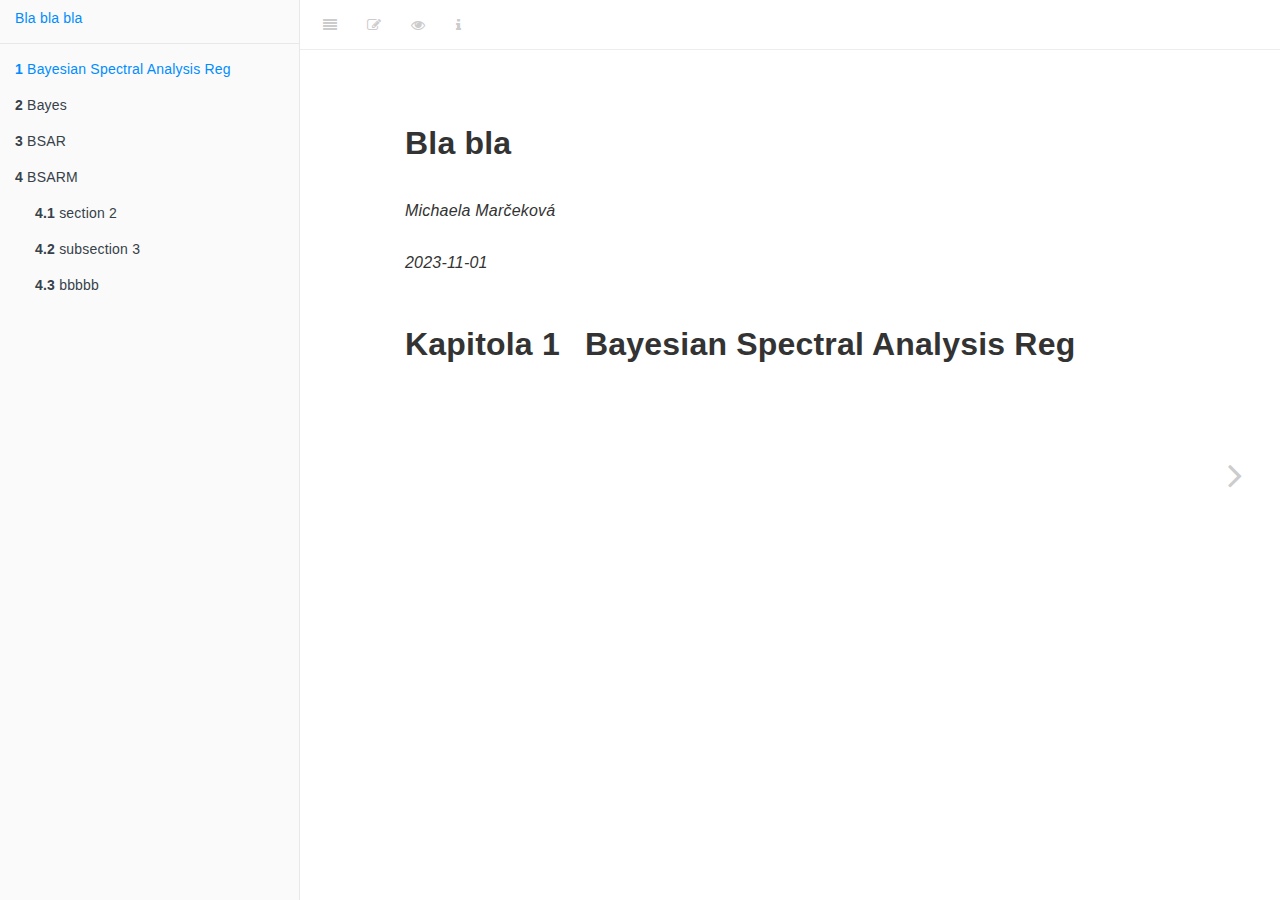
==== commit 2ae0bab5: "Fifth local render" ====
--- a/docs/index.html
+++ b/docs/index.html
@@ -31,7 +31,7 @@
   
   
 
-<link rel="next" href="the-pool-of-tears.html"/>
+<link rel="next" href="bayes.html"/>
 <script src="libs/jquery-3.6.0/jquery-3.6.0.min.js"></script>
 <link href="libs/gitbook-2.6.7/css/style.css" rel="stylesheet" />
 <link href="libs/gitbook-2.6.7/css/plugin-table.css" rel="stylesheet" />
@@ -54,6 +54,69 @@
 <script src="libs/anchor-sections-1.1.0/anchor-sections.js"></script>
 
 
+<style type="text/css">
+pre > code.sourceCode { white-space: pre; position: relative; }
+pre > code.sourceCode > span { display: inline-block; line-height: 1.25; }
+pre > code.sourceCode > span:empty { height: 1.2em; }
+.sourceCode { overflow: visible; }
+code.sourceCode > span { color: inherit; text-decoration: inherit; }
+pre.sourceCode { margin: 0; }
+@media screen {
+div.sourceCode { overflow: auto; }
+}
+@media print {
+pre > code.sourceCode { white-space: pre-wrap; }
+pre > code.sourceCode > span { text-indent: -5em; padding-left: 5em; }
+}
+pre.numberSource code
+  { counter-reset: source-line 0; }
+pre.numberSource code > span
+  { position: relative; left: -4em; counter-increment: source-line; }
+pre.numberSource code > span > a:first-child::before
+  { content: counter(source-line);
+    position: relative; left: -1em; text-align: right; vertical-align: baseline;
+    border: none; display: inline-block;
+    -webkit-touch-callout: none; -webkit-user-select: none;
+    -khtml-user-select: none; -moz-user-select: none;
+    -ms-user-select: none; user-select: none;
+    padding: 0 4px; width: 4em;
+    color: #aaaaaa;
+  }
+pre.numberSource { margin-left: 3em; border-left: 1px solid #aaaaaa;  padding-left: 4px; }
+div.sourceCode
+  {  background-color: #f8f8f8; }
+@media screen {
+pre > code.sourceCode > span > a:first-child::before { text-decoration: underline; }
+}
+code span.al { color: #ef2929; } /* Alert */
+code span.an { color: #8f5902; font-weight: bold; font-style: italic; } /* Annotation */
+code span.at { color: #204a87; } /* Attribute */
+code span.bn { color: #0000cf; } /* BaseN */
+code span.cf { color: #204a87; font-weight: bold; } /* ControlFlow */
+code span.ch { color: #4e9a06; } /* Char */
+code span.cn { color: #8f5902; } /* Constant */
+code span.co { color: #8f5902; font-style: italic; } /* Comment */
+code span.cv { color: #8f5902; font-weight: bold; font-style: italic; } /* CommentVar */
+code span.do { color: #8f5902; font-weight: bold; font-style: italic; } /* Documentation */
+code span.dt { color: #204a87; } /* DataType */
+code span.dv { color: #0000cf; } /* DecVal */
+code span.er { color: #a40000; font-weight: bold; } /* Error */
+code span.ex { } /* Extension */
+code span.fl { color: #0000cf; } /* Float */
+code span.fu { color: #204a87; font-weight: bold; } /* Function */
+code span.im { } /* Import */
+code span.in { color: #8f5902; font-weight: bold; font-style: italic; } /* Information */
+code span.kw { color: #204a87; font-weight: bold; } /* Keyword */
+code span.op { color: #ce5c00; font-weight: bold; } /* Operator */
+code span.ot { color: #8f5902; } /* Other */
+code span.pp { color: #8f5902; font-style: italic; } /* Preprocessor */
+code span.sc { color: #ce5c00; font-weight: bold; } /* SpecialChar */
+code span.ss { color: #4e9a06; } /* SpecialString */
+code span.st { color: #4e9a06; } /* String */
+code span.va { color: #000000; } /* Variable */
+code span.vs { color: #4e9a06; } /* VerbatimString */
+code span.wa { color: #8f5902; font-weight: bold; font-style: italic; } /* Warning */
+</style>
 
 <style type="text/css">
   
@@ -76,17 +139,17 @@
 <li><a href="./">Bla bla bla</a></li>
 
 <li class="divider"></li>
-<li class="chapter" data-level="1" data-path="index.html"><a href="index.html"><i class="fa fa-check"></i><b>1</b> Down the rabbit-hole</a></li>
-<li class="chapter" data-level="2" data-path="the-pool-of-tears.html"><a href="the-pool-of-tears.html"><i class="fa fa-check"></i><b>2</b> The pool of tears</a></li>
-<li class="chapter" data-level="3" data-path="a-caucus-race-and-a-long-tale.html"><a href="a-caucus-race-and-a-long-tale.html"><i class="fa fa-check"></i><b>3</b> A caucus-race and a long tale</a></li>
-<li class="chapter" data-level="4" data-path="section-1.html"><a href="section-1.html"><i class="fa fa-check"></i><b>4</b> section 1</a>
+<li class="chapter" data-level="1" data-path="index.html"><a href="index.html"><i class="fa fa-check"></i><b>1</b> Bayesian Spectral Analysis Reg</a></li>
+<li class="chapter" data-level="2" data-path="bayes.html"><a href="bayes.html"><i class="fa fa-check"></i><b>2</b> Bayes</a></li>
+<li class="chapter" data-level="3" data-path="bsar.html"><a href="bsar.html"><i class="fa fa-check"></i><b>3</b> BSAR</a></li>
+<li class="chapter" data-level="4" data-path="bsarm.html"><a href="bsarm.html"><i class="fa fa-check"></i><b>4</b> BSARM</a>
 <ul>
-<li class="chapter" data-level="4.1" data-path="section-1.html"><a href="section-1.html#section-2"><i class="fa fa-check"></i><b>4.1</b> section 2</a></li>
-<li class="chapter" data-level="4.2" data-path="section-1.html"><a href="section-1.html#subsection-3"><i class="fa fa-check"></i><b>4.2</b> subsection 3</a>
+<li class="chapter" data-level="4.1" data-path="bsarm.html"><a href="bsarm.html#section-2"><i class="fa fa-check"></i><b>4.1</b> section 2</a></li>
+<li class="chapter" data-level="4.2" data-path="bsarm.html"><a href="bsarm.html#subsection-3"><i class="fa fa-check"></i><b>4.2</b> subsection 3</a>
 <ul>
-<li class="chapter" data-level="4.2.1" data-path="section-1.html"><a href="section-1.html#subsub-1"><i class="fa fa-check"></i><b>4.2.1</b> subsub 1</a></li>
+<li class="chapter" data-level="4.2.1" data-path="bsarm.html"><a href="bsarm.html#subsub-1"><i class="fa fa-check"></i><b>4.2.1</b> subsub 1</a></li>
 </ul></li>
-<li class="chapter" data-level="4.3" data-path="section-1.html"><a href="section-1.html#bbbbb"><i class="fa fa-check"></i><b>4.3</b> bbbbb</a></li>
+<li class="chapter" data-level="4.3" data-path="bsarm.html"><a href="bsarm.html#bbbbb"><i class="fa fa-check"></i><b>4.3</b> bbbbb</a></li>
 </ul></li>
 </ul>
 
@@ -110,8 +173,8 @@
 <p class="author"><em>Michaela Marčeková</em></p>
 <p class="date"><em>2023-11-01</em></p>
 </div>
-<div id="down-the-rabbit-hole" class="section level1 hasAnchor" number="1">
-<h1><span class="header-section-number">Chapter 1</span> Down the rabbit-hole<a href="index.html#down-the-rabbit-hole" class="anchor-section" aria-label="Anchor link to header"></a></h1>
+<div id="bayesian-spectral-analysis-reg" class="section level1 hasAnchor" number="1">
+<h1><span class="header-section-number">Kapitola 1</span> Bayesian Spectral Analysis Reg<a href="index.html#bayesian-spectral-analysis-reg" class="anchor-section" aria-label="Anchor link to header"></a></h1>
 
 </div>
             </section>
@@ -120,7 +183,7 @@
         </div>
       </div>
 
-<a href="the-pool-of-tears.html" class="navigation navigation-next navigation-unique" aria-label="Next page"><i class="fa fa-angle-right"></i></a>
+<a href="bayes.html" class="navigation navigation-next navigation-unique" aria-label="Next page"><i class="fa fa-angle-right"></i></a>
     </div>
   </div>
 <script src="libs/gitbook-2.6.7/js/app.min.js"></script>
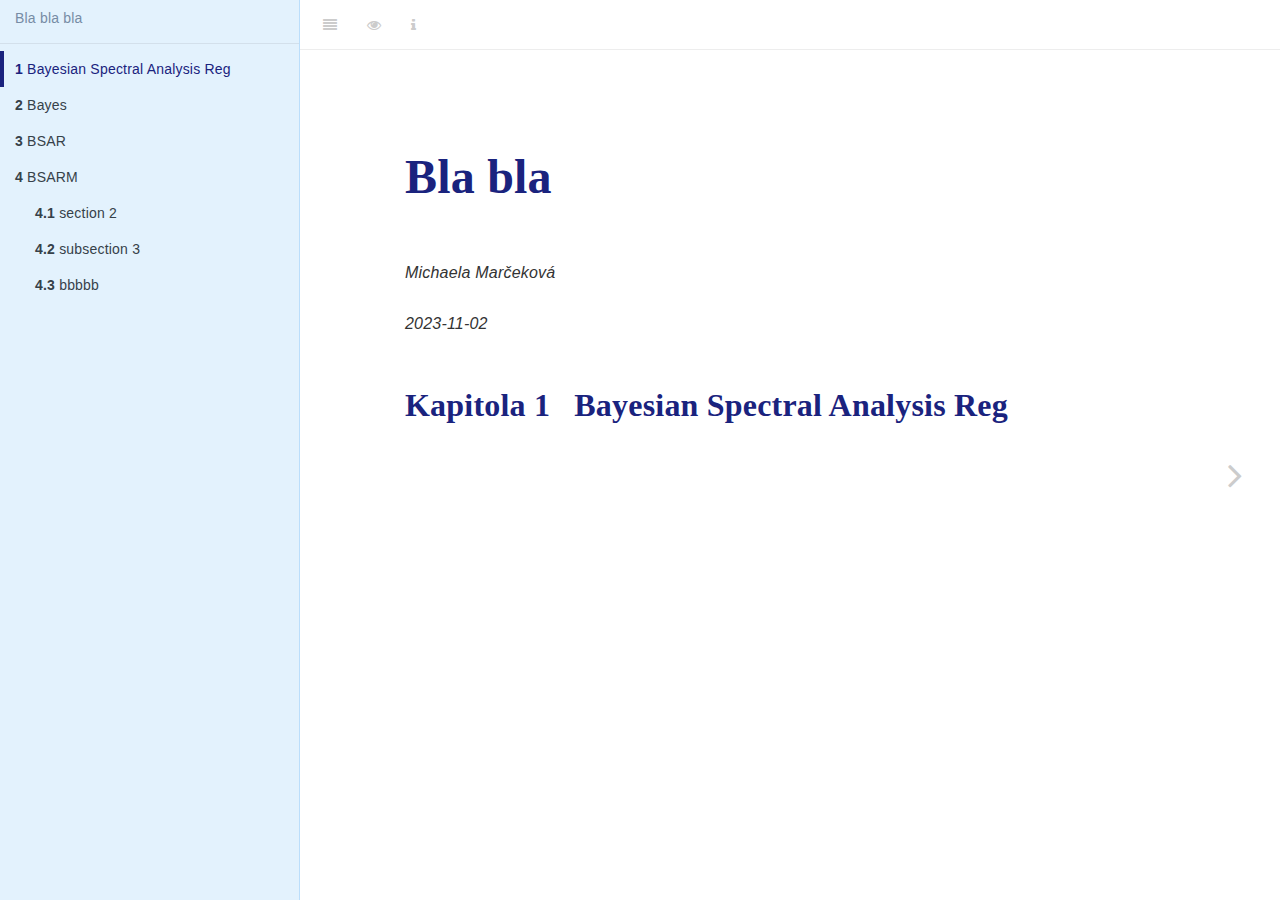
==== commit 610ba66e: "Eight local render" ====
--- a/docs/index.html
+++ b/docs/index.html
@@ -23,7 +23,7 @@
 <meta name="author" content="Michaela Marčeková" />
 
 
-<meta name="date" content="2023-11-01" />
+<meta name="date" content="2023-11-02" />
 
   <meta name="viewport" content="width=device-width, initial-scale=1" />
   <meta name="apple-mobile-web-app-capable" content="yes" />
@@ -84,38 +84,34 @@
   }
 pre.numberSource { margin-left: 3em; border-left: 1px solid #aaaaaa;  padding-left: 4px; }
 div.sourceCode
-  {  background-color: #f8f8f8; }
+  {   }
 @media screen {
 pre > code.sourceCode > span > a:first-child::before { text-decoration: underline; }
 }
-code span.al { color: #ef2929; } /* Alert */
-code span.an { color: #8f5902; font-weight: bold; font-style: italic; } /* Annotation */
-code span.at { color: #204a87; } /* Attribute */
-code span.bn { color: #0000cf; } /* BaseN */
-code span.cf { color: #204a87; font-weight: bold; } /* ControlFlow */
-code span.ch { color: #4e9a06; } /* Char */
-code span.cn { color: #8f5902; } /* Constant */
-code span.co { color: #8f5902; font-style: italic; } /* Comment */
-code span.cv { color: #8f5902; font-weight: bold; font-style: italic; } /* CommentVar */
-code span.do { color: #8f5902; font-weight: bold; font-style: italic; } /* Documentation */
-code span.dt { color: #204a87; } /* DataType */
-code span.dv { color: #0000cf; } /* DecVal */
-code span.er { color: #a40000; font-weight: bold; } /* Error */
+code span.al { color: #ff0000; } /* Alert */
+code span.an { color: #008000; } /* Annotation */
+code span.at { } /* Attribute */
+code span.bu { } /* BuiltIn */
+code span.cf { color: #0000ff; } /* ControlFlow */
+code span.ch { color: #008080; } /* Char */
+code span.cn { } /* Constant */
+code span.co { color: #008000; } /* Comment */
+code span.cv { color: #008000; } /* CommentVar */
+code span.do { color: #008000; } /* Documentation */
+code span.er { color: #ff0000; font-weight: bold; } /* Error */
 code span.ex { } /* Extension */
-code span.fl { color: #0000cf; } /* Float */
-code span.fu { color: #204a87; font-weight: bold; } /* Function */
 code span.im { } /* Import */
-code span.in { color: #8f5902; font-weight: bold; font-style: italic; } /* Information */
-code span.kw { color: #204a87; font-weight: bold; } /* Keyword */
-code span.op { color: #ce5c00; font-weight: bold; } /* Operator */
-code span.ot { color: #8f5902; } /* Other */
-code span.pp { color: #8f5902; font-style: italic; } /* Preprocessor */
-code span.sc { color: #ce5c00; font-weight: bold; } /* SpecialChar */
-code span.ss { color: #4e9a06; } /* SpecialString */
-code span.st { color: #4e9a06; } /* String */
-code span.va { color: #000000; } /* Variable */
-code span.vs { color: #4e9a06; } /* VerbatimString */
-code span.wa { color: #8f5902; font-weight: bold; font-style: italic; } /* Warning */
+code span.in { color: #008000; } /* Information */
+code span.kw { color: #0000ff; } /* Keyword */
+code span.op { } /* Operator */
+code span.ot { color: #ff4000; } /* Other */
+code span.pp { color: #ff4000; } /* Preprocessor */
+code span.sc { color: #008080; } /* SpecialChar */
+code span.ss { color: #008080; } /* SpecialString */
+code span.st { color: #008080; } /* String */
+code span.va { } /* Variable */
+code span.vs { color: #008080; } /* VerbatimString */
+code span.wa { color: #008000; font-weight: bold; } /* Warning */
 </style>
 
 <style type="text/css">
@@ -171,7 +167,7 @@
 <div id="header">
 <h1 class="title">Bla bla</h1>
 <p class="author"><em>Michaela Marčeková</em></p>
-<p class="date"><em>2023-11-01</em></p>
+<p class="date"><em>2023-11-02</em></p>
 </div>
 <div id="bayesian-spectral-analysis-reg" class="section level1 hasAnchor" number="1">
 <h1><span class="header-section-number">Kapitola 1</span> Bayesian Spectral Analysis Reg<a href="index.html#bayesian-spectral-analysis-reg" class="anchor-section" aria-label="Anchor link to header"></a></h1>
@@ -199,16 +195,13 @@
 gitbook.start({
 "sharing": null,
 "fontsettings": null,
-"edit": {
-"link": "https://github.com/jtr13/My_first_bookdown/edit/main/index.Rmd",
-"text": "Edit"
-},
+"edit": null,
 "history": {
 "link": null,
 "text": null
 },
 "view": {
-"link": "https://github.com/jtr13/My_first_bookdown/blob/main/index.Rmd",
+"link": "https://github.com/marcekovam/My_first_bookdown/blob/main/index.Rmd",
 "text": null
 },
 "download": null,
--- a/docs/style.css
+++ b/docs/style.css
@@ -1,9 +1,10 @@
 p.caption {
-  color: #777;
+  color: #757575;
   margin-top: 10px;
 }
 p code {
   white-space: inherit;
+  
 }
 pre {
   word-break: normal;
@@ -12,3 +13,35 @@
 pre code {
   white-space: inherit;
 }
+.book .book-summary {
+  background: #E3F2FD;
+  border-right: 1px #BBDEFB solid;
+}
+.summary a:hover {
+  color: #778ca5 !important;
+} 
+.book .book-summary ul.summary li.active>a { /*active TOC links*/
+  color: #1A237E !important;
+  border-left: solid 4px;
+  border-color: #1A237E;
+  padding-left: 11px !important;
+}  
+h1, h2, h3, h4 {
+  font-family: 'Prata', serif;
+  color: #1A237E;
+}
+.title {
+  font-family: 'Prata', serif;
+  font-size: 3em !important;
+  color: #1A237E;
+ }
+ 
+/*____Code Chunks____*/
+
+.sourceCode pre {
+  margin: 0 !important; /* makes space above and below symmetrical*/
+}
+
+.sourceCode {
+  margin-bottom: 0.85em; /* adds same amount of margin as a <p> would */
+}
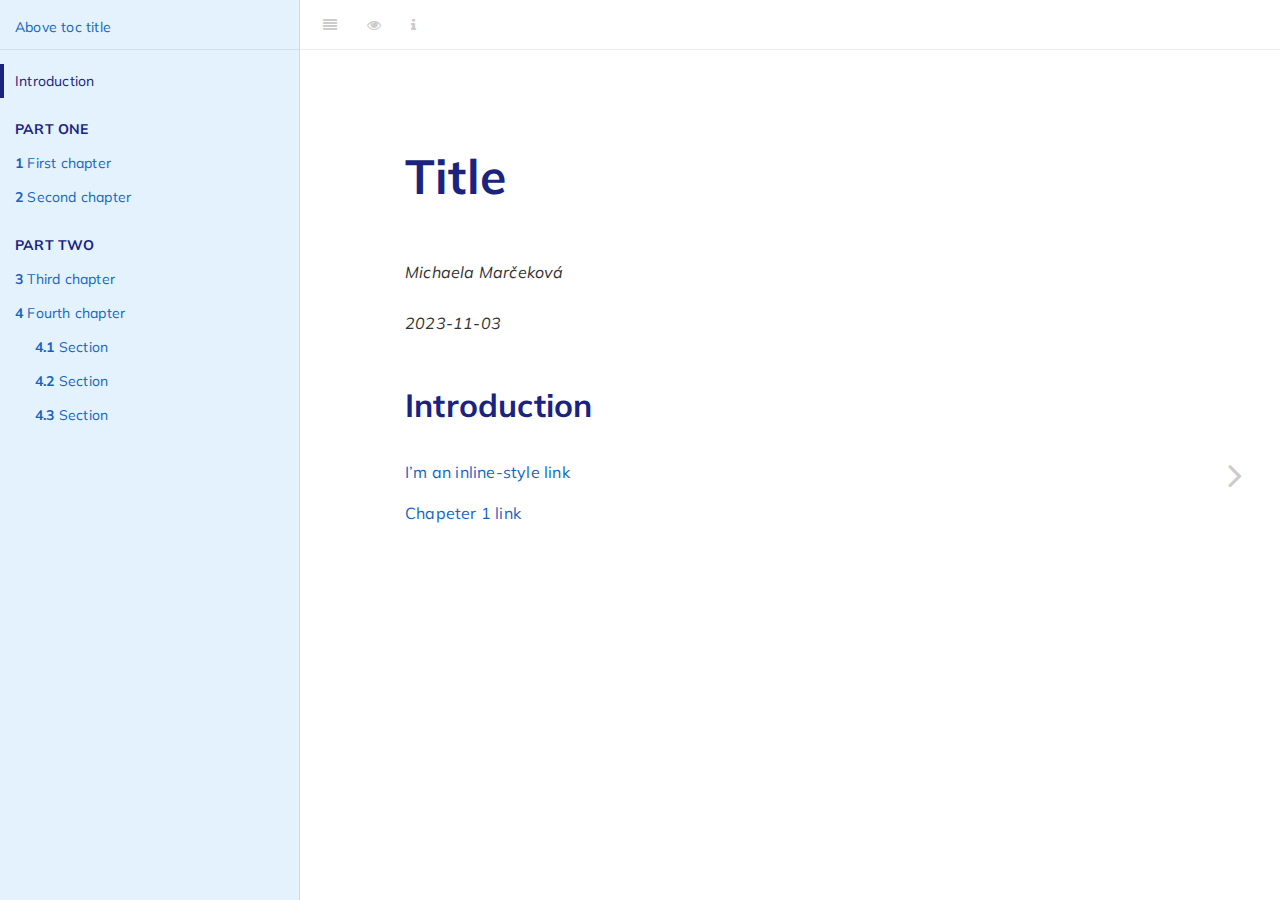
==== commit c1c69a53: "Initial local render" ====
--- a/docs/index.html
+++ b/docs/index.html
@@ -4,18 +4,18 @@
 
   <meta charset="utf-8" />
   <meta http-equiv="X-UA-Compatible" content="IE=edge" />
-  <title>Bla bla</title>
-  <meta name="description" content="Bla bla" />
+  <title>Title</title>
+  <meta name="description" content="Title" />
   <meta name="generator" content="bookdown 0.36 and GitBook 2.6.7" />
 
-  <meta property="og:title" content="Bla bla" />
+  <meta property="og:title" content="Title" />
   <meta property="og:type" content="book" />
   
   
   
 
   <meta name="twitter:card" content="summary" />
-  <meta name="twitter:title" content="Bla bla" />
+  <meta name="twitter:title" content="Title" />
   
   
   
@@ -23,7 +23,7 @@
 <meta name="author" content="Michaela Marčeková" />
 
 
-<meta name="date" content="2023-11-02" />
+<meta name="date" content="2023-11-03" />
 
   <meta name="viewport" content="width=device-width, initial-scale=1" />
   <meta name="apple-mobile-web-app-capable" content="yes" />
@@ -31,7 +31,7 @@
   
   
 
-<link rel="next" href="bayes.html"/>
+<link rel="next" href="first-chapter.html"/>
 <script src="libs/jquery-3.6.0/jquery-3.6.0.min.js"></script>
 <link href="libs/gitbook-2.6.7/css/style.css" rel="stylesheet" />
 <link href="libs/gitbook-2.6.7/css/plugin-table.css" rel="stylesheet" />
@@ -52,6 +52,7 @@
 <link href="libs/anchor-sections-1.1.0/anchor-sections.css" rel="stylesheet" />
 <link href="libs/anchor-sections-1.1.0/anchor-sections-hash.css" rel="stylesheet" />
 <script src="libs/anchor-sections-1.1.0/anchor-sections.js"></script>
+<script src="book.js"></script>
 
 
 <style type="text/css">
@@ -132,20 +133,23 @@
       <nav role="navigation">
 
 <ul class="summary">
-<li><a href="./">Bla bla bla</a></li>
+<li><a href="./">Above toc title</a></li>
 
 <li class="divider"></li>
-<li class="chapter" data-level="1" data-path="index.html"><a href="index.html"><i class="fa fa-check"></i><b>1</b> Bayesian Spectral Analysis Reg</a></li>
-<li class="chapter" data-level="2" data-path="bayes.html"><a href="bayes.html"><i class="fa fa-check"></i><b>2</b> Bayes</a></li>
-<li class="chapter" data-level="3" data-path="bsar.html"><a href="bsar.html"><i class="fa fa-check"></i><b>3</b> BSAR</a></li>
-<li class="chapter" data-level="4" data-path="bsarm.html"><a href="bsarm.html"><i class="fa fa-check"></i><b>4</b> BSARM</a>
+<li class="chapter" data-level="" data-path="index.html"><a href="index.html"><i class="fa fa-check"></i>Introduction</a></li>
+<li class="part"><span><b>Part one</b></span></li>
+<li class="chapter" data-level="1" data-path="first-chapter.html"><a href="first-chapter.html"><i class="fa fa-check"></i><b>1</b> First chapter</a></li>
+<li class="chapter" data-level="2" data-path="second-chapter.html"><a href="second-chapter.html"><i class="fa fa-check"></i><b>2</b> Second chapter</a></li>
+<li class="part"><span><b>Part two</b></span></li>
+<li class="chapter" data-level="3" data-path="third-chapter.html"><a href="third-chapter.html"><i class="fa fa-check"></i><b>3</b> Third chapter</a></li>
+<li class="chapter" data-level="4" data-path="fourth-chapter.html"><a href="fourth-chapter.html"><i class="fa fa-check"></i><b>4</b> Fourth chapter</a>
 <ul>
-<li class="chapter" data-level="4.1" data-path="bsarm.html"><a href="bsarm.html#section-2"><i class="fa fa-check"></i><b>4.1</b> section 2</a></li>
-<li class="chapter" data-level="4.2" data-path="bsarm.html"><a href="bsarm.html#subsection-3"><i class="fa fa-check"></i><b>4.2</b> subsection 3</a>
+<li class="chapter" data-level="4.1" data-path="fourth-chapter.html"><a href="fourth-chapter.html#section"><i class="fa fa-check"></i><b>4.1</b> Section</a></li>
+<li class="chapter" data-level="4.2" data-path="fourth-chapter.html"><a href="fourth-chapter.html#section-1"><i class="fa fa-check"></i><b>4.2</b> Section</a>
 <ul>
-<li class="chapter" data-level="4.2.1" data-path="bsarm.html"><a href="bsarm.html#subsub-1"><i class="fa fa-check"></i><b>4.2.1</b> subsub 1</a></li>
+<li class="chapter" data-level="4.2.1" data-path="fourth-chapter.html"><a href="fourth-chapter.html#subsection"><i class="fa fa-check"></i><b>4.2.1</b> Subsection</a></li>
 </ul></li>
-<li class="chapter" data-level="4.3" data-path="bsarm.html"><a href="bsarm.html#bbbbb"><i class="fa fa-check"></i><b>4.3</b> bbbbb</a></li>
+<li class="chapter" data-level="4.3" data-path="fourth-chapter.html"><a href="fourth-chapter.html#section-2"><i class="fa fa-check"></i><b>4.3</b> Section</a></li>
 </ul></li>
 </ul>
 
@@ -156,7 +160,7 @@
       <div class="body-inner">
         <div class="book-header" role="navigation">
           <h1>
-            <i class="fa fa-circle-o-notch fa-spin"></i><a href="./">Bla bla</a>
+            <i class="fa fa-circle-o-notch fa-spin"></i><a href="./">Title</a>
           </h1>
         </div>
 
@@ -165,21 +169,26 @@
 
             <section class="normal" id="section-">
 <div id="header">
-<h1 class="title">Bla bla</h1>
+<h1 class="title">Title</h1>
 <p class="author"><em>Michaela Marčeková</em></p>
-<p class="date"><em>2023-11-02</em></p>
+<p class="date"><em>2023-11-03</em></p>
 </div>
-<div id="bayesian-spectral-analysis-reg" class="section level1 hasAnchor" number="1">
-<h1><span class="header-section-number">Kapitola 1</span> Bayesian Spectral Analysis Reg<a href="index.html#bayesian-spectral-analysis-reg" class="anchor-section" aria-label="Anchor link to header"></a></h1>
+<div id="introduction" class="section level1 unnumbered hasAnchor">
+<h1>Introduction<a href="index.html#introduction" class="anchor-section" aria-label="Anchor link to header"></a></h1>
+<p><a href="https://www.google.com">I’m an inline-style link</a></p>
+<p><a href="first-chapter.html#first-chapter">Chapeter 1 link</a></p>
 
 </div>
+
+
+
             </section>
 
           </div>
         </div>
       </div>
 
-<a href="bayes.html" class="navigation navigation-next navigation-unique" aria-label="Next page"><i class="fa fa-angle-right"></i></a>
+<a href="first-chapter.html" class="navigation navigation-next navigation-unique" aria-label="Next page"><i class="fa fa-angle-right"></i></a>
     </div>
   </div>
 <script src="libs/gitbook-2.6.7/js/app.min.js"></script>
@@ -201,7 +210,7 @@
 "text": null
 },
 "view": {
-"link": "https://github.com/marcekovam/My_first_bookdown/blob/main/index.Rmd",
+"link": "https://github.com/marcekovam/My_first_bookdown2/blob/main/index.Rmd",
 "text": null
 },
 "download": null,
--- a/docs/style.css
+++ b/docs/style.css
@@ -1,7 +1,11 @@
-p.caption {
-  color: #757575;
-  margin-top: 10px;
+@import url('https://fonts.googleapis.com/css?family=Muli:400,400i,700&display=swap');
+
+/* Figure caption */
+p.caption {   
+  color: #616161;
+  margin-top: 8px;
 }
+
 p code {
   white-space: inherit;
   
@@ -13,12 +17,25 @@
 pre code {
   white-space: inherit;
 }
+
+/* Toc */
 .book .book-summary {
   background: #E3F2FD;
   border-right: 1px #BBDEFB solid;
 }
+.book .book-summary ul.summary li a, 
+.book .book-summary ul.summary li span {
+  padding-top: 8px;
+  padding-bottom: 8px;
+  padding-left: 15px;
+  padding-right: 15px;
+  color: #1565C0;
+}
+.summary{
+font-family: 'Muli', sans-serif;
+}
 .summary a:hover {
-  color: #778ca5 !important;
+  color: #0D47A1 !important;
 } 
 .book .book-summary ul.summary li.active>a { /*active TOC links*/
   color: #1A237E !important;
@@ -26,22 +43,81 @@
   border-color: #1A237E;
   padding-left: 11px !important;
 }  
+
+/* Parts and appendix titles in toc */
+li.appendix span, li.part span { /* for TOC part names */
+  margin-top: 1em;
+  color: #1A237E !important;
+  opacity: 1 !important;
+  text-transform: uppercase;
+}
+
+/* Headings */
 h1, h2, h3, h4 {
-  font-family: 'Prata', serif;
+  font-family: 'Muli', sans-serif;
   color: #1A237E;
 }
+
+/* Title */
 .title {
-  font-family: 'Prata', serif;
+  font-family: 'Muli', sans-serif;
   font-size: 3em !important;
   color: #1A237E;
  }
  
-/*____Code Chunks____*/
+/* Body and header text */
+.book.font-family-1 {
+  font-family: 'Muli', sans-serif;
+ }
 
+/* Body Links */
+.book .book-body .page-wrapper .page-inner section.normal a {
+  color: #1565C0;
+}
+.book .book-body .page-wrapper .page-inner section.normal a:hover {
+color: #0D47A1; /* darker color when hovering */
+text-decoration: none;
+}
+
+/* Section anchor links */
+.book .book-body .page-wrapper .page-inner section.normal {
+  overflow: visible !important; /*so anchor link doesnt get cut off */
+}
+a.anchor {
+  margin-left: -30px;
+  padding-right: 3px;
+  display:inline-block;
+  width: 30px;
+  height: 30px;
+  background-image: url(https://image.flaticon.com/icons/svg/34/34735.svg) !important;
+  background-repeat: no-repeat !important;
+  background-size: 20px 20px !important;
+  background-position: center bottom !important;
+  opacity: 0;
+}
+.hasAnchor:hover a.anchor, a.anchor:hover {
+  opacity: 0.6;
+}
+@media (max-width: 1144px) { /* dont show anchor link on small screens */
+  .hasAnchor:hover a.anchor {
+visibility: hidden;
+  }
+}
+
+/* Code Chunks - pre and post spacing */
 .sourceCode pre {
   margin: 0 !important; /* makes space above and below symmetrical*/
 }
-
 .sourceCode {
   margin-bottom: 0.85em; /* adds same amount of margin as a <p> would */
 }
+
+/* Align toolbar and toc line */
+.summary > li:first-child {
+    height: 50px;
+    padding-top: 10px;
+    border-bottom: 1px solid rgba(0,0,0,.07);
+}
+.book .book-summary ul.summary li.divider {
+    height: 0px;
+}
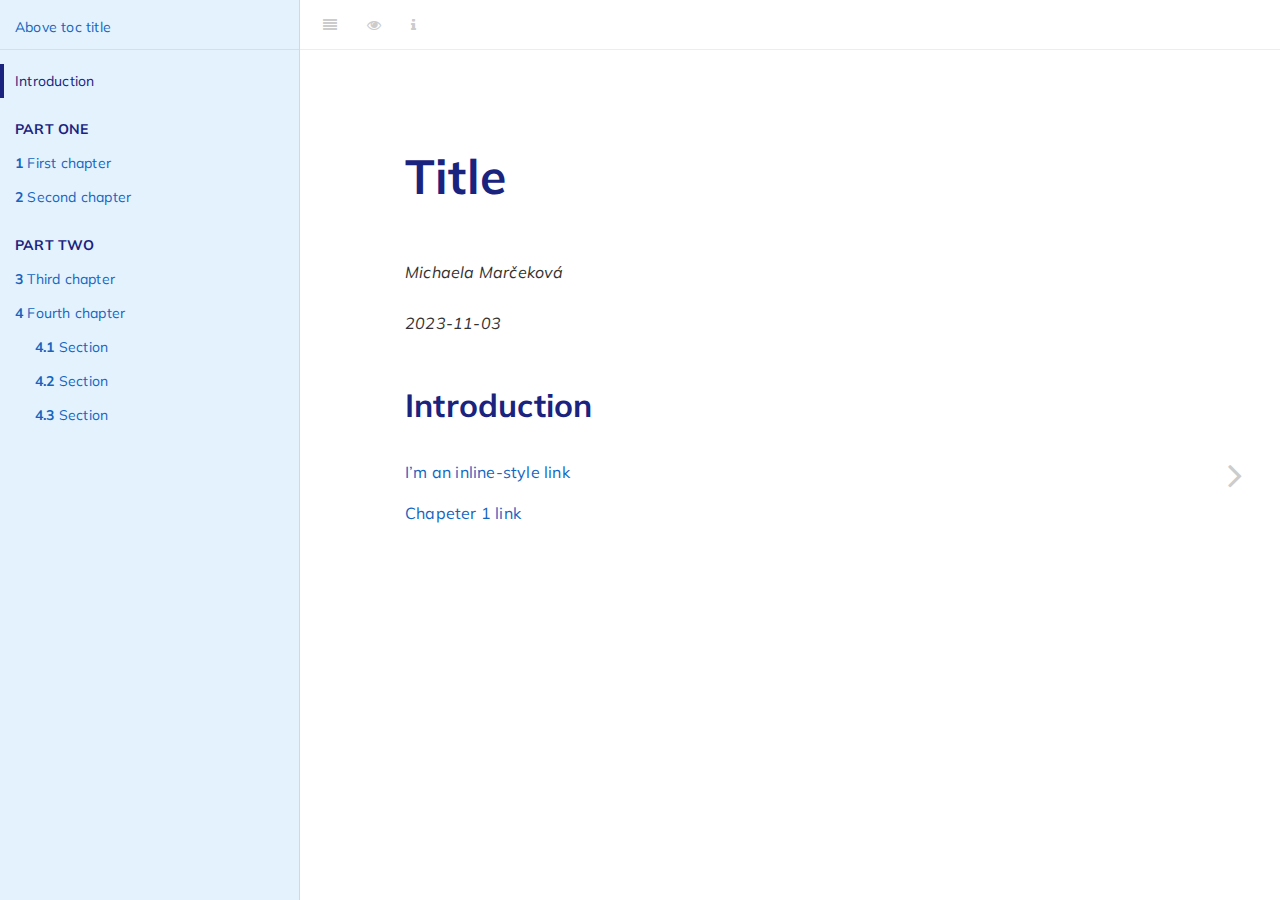
==== commit 4be1f3fe: "Tenth local render" ====
--- a/docs/index.html
+++ b/docs/index.html
@@ -210,7 +210,7 @@
 "text": null
 },
 "view": {
-"link": "https://github.com/marcekovam/My_first_bookdown2/blob/main/index.Rmd",
+"link": "https://github.com/marcekovam/My_first_bookdown/blob/main/index.Rmd",
 "text": null
 },
 "download": null,
